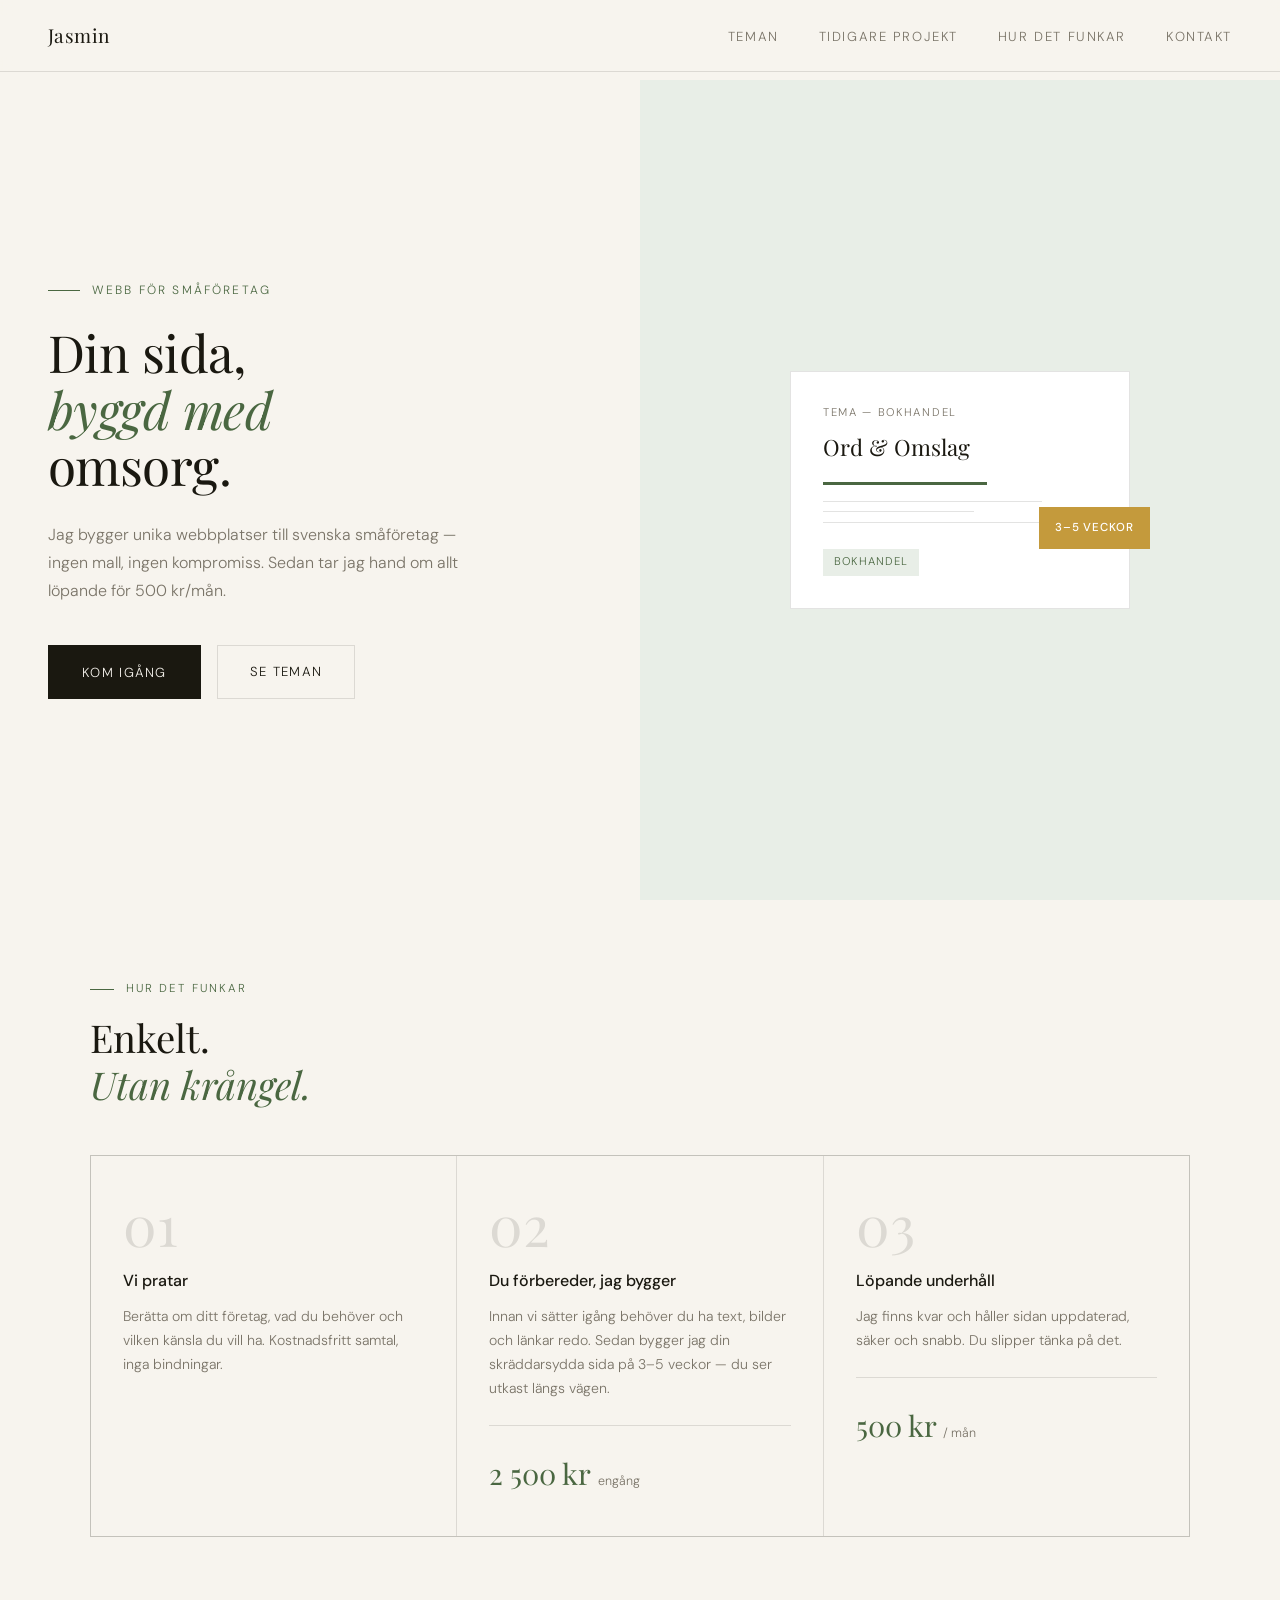
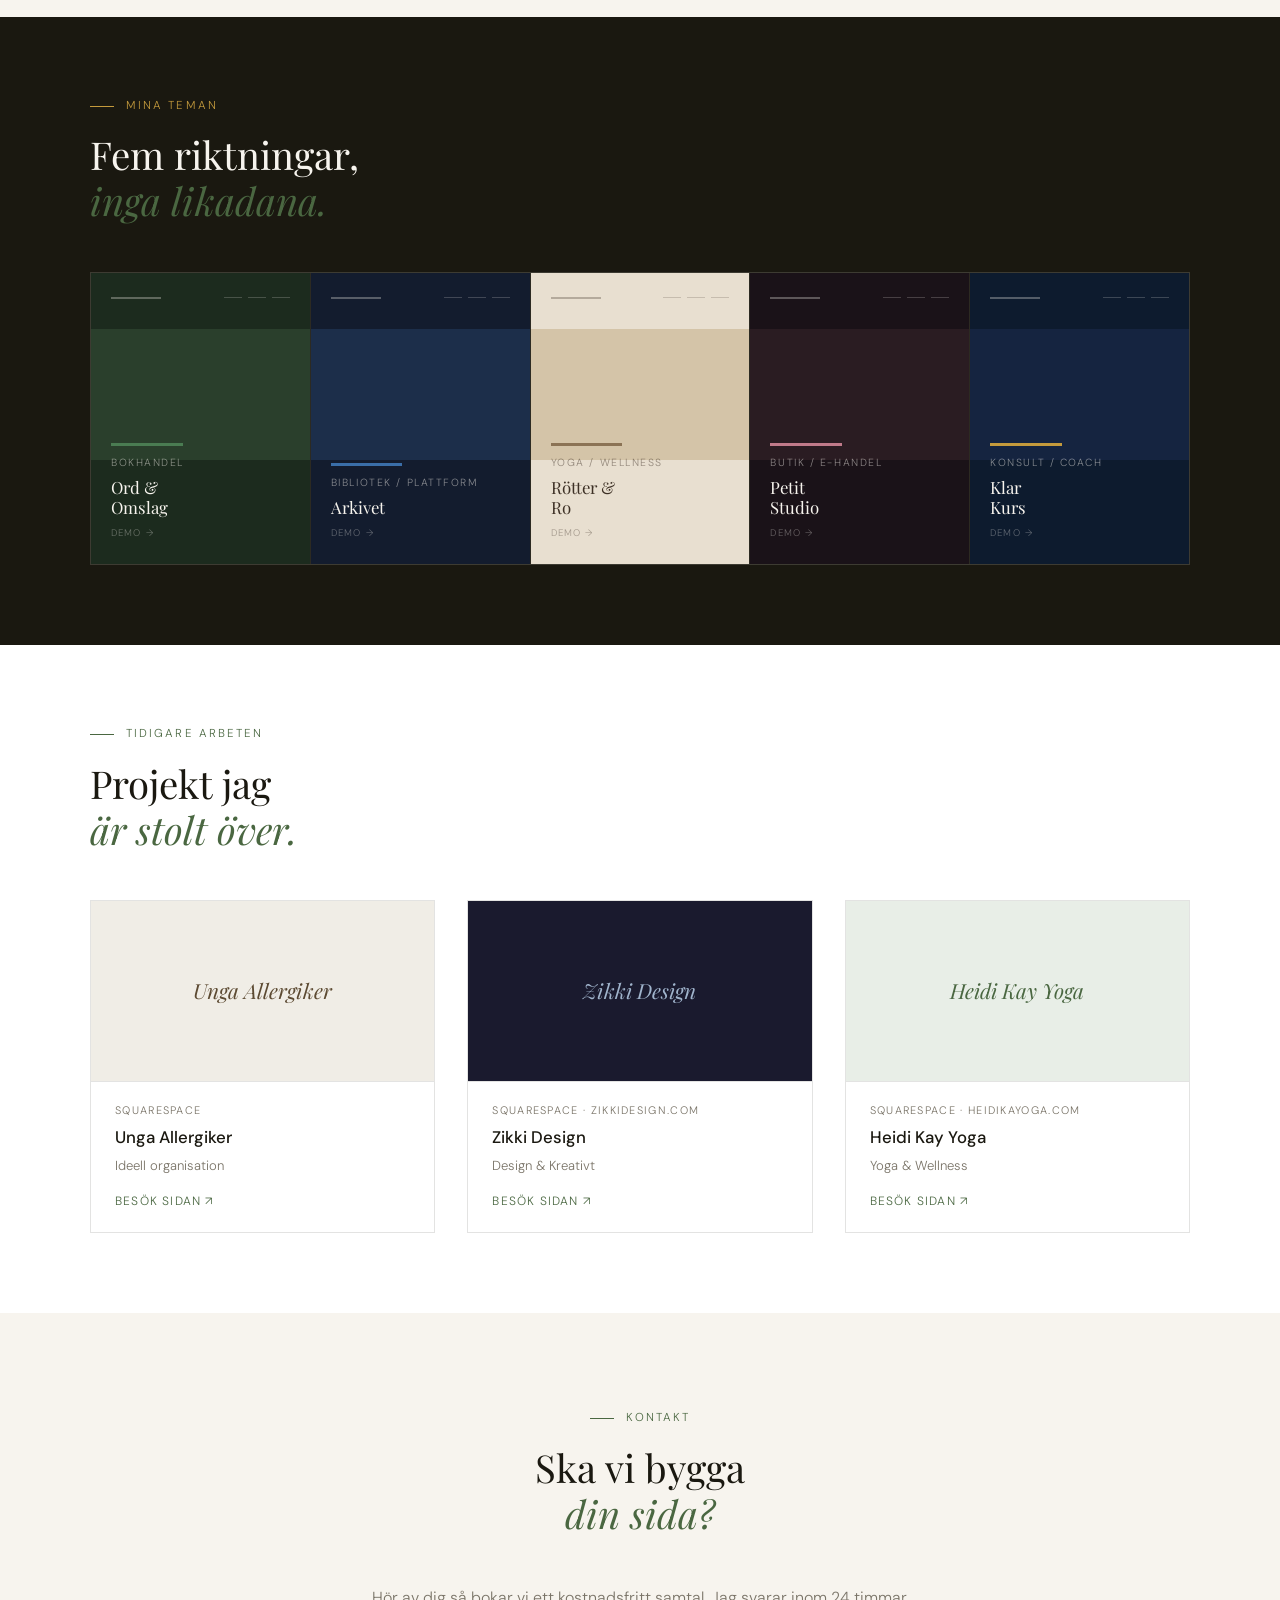
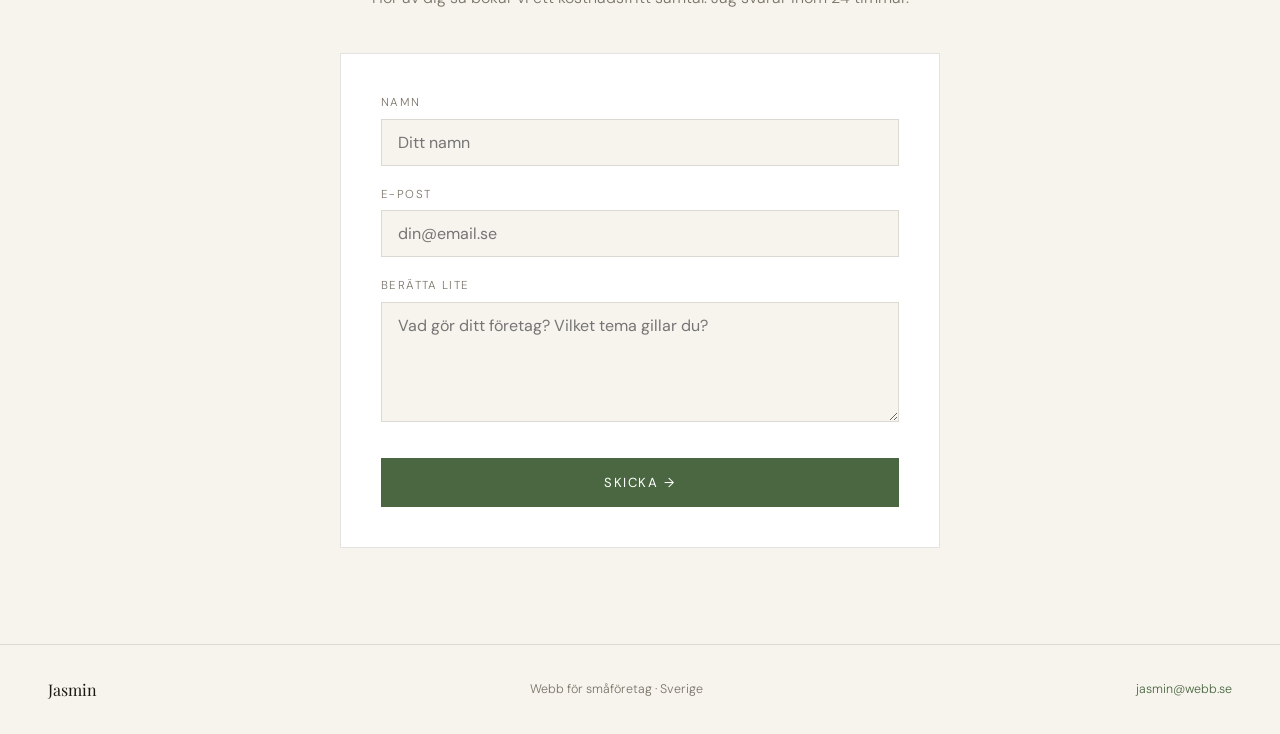
==== jasmin-portfolio/index.html @ 44218ce1 "Initial commit" ====
<!DOCTYPE html>
<html lang="sv">
<head>
  <meta charset="UTF-8">
  <meta name="viewport" content="width=device-width, initial-scale=1.0">
  <title>Jasmin — Webb för småföretag</title>
  <link rel="preconnect" href="https://fonts.googleapis.com">
  <link href="https://fonts.googleapis.com/css2?family=Playfair+Display:ital,wght@0,400;0,600;1,400&family=DM+Sans:wght@300;400;500&display=swap" rel="stylesheet">
  <link rel="stylesheet" href="styles/global.css">
</head>
<body>

<a class="skip-link" href="#main">Hoppa till innehåll</a>

<nav role="navigation" aria-label="Huvudnavigation">
  <a class="nav-logo" href="#">Jasmin</a>
  <button class="nav-toggle" aria-label="Öppna meny" aria-expanded="false" aria-controls="nav-menu">
    <span></span><span></span><span></span>
  </button>
  <ul class="nav-links" id="nav-menu" role="list">
    <li><a href="#teman">Teman</a></li>
    <li><a href="#projekt">Tidigare projekt</a></li>
    <li><a href="#hur">Hur det funkar</a></li>
    <li><a href="#kontakt">Kontakt</a></li>
  </ul>
</nav>

<main id="main">

<!-- HERO -->
<section class="hero" aria-label="Introduktion">
  <div class="hero-left">
    <p class="hero-eyebrow">Webb för småföretag</p>
    <h1>Din sida,<br><em>byggd med</em><br>omsorg.</h1>
    <p class="hero-desc">Jag bygger unika webbplatser till svenska småföretag — ingen mall, ingen kompromiss. Sedan tar jag hand om allt löpande för 500 kr/mån.</p>
    <div class="hero-cta">
      <a href="#kontakt" class="btn-primary">Kom igång</a>
      <a href="#teman" class="btn-secondary">Se teman</a>
    </div>
  </div>
  <div class="hero-right" aria-hidden="true">
    <div class="hero-visual">
      <div class="hero-card">
        <p class="hero-card-label">Tema — Bokhandel</p>
        <p class="hero-card-title">Ord &amp; Omslag</p>
        <div class="hero-card-bar"></div>
        <div class="hero-card-line"></div>
        <div class="hero-card-line short"></div>
        <div class="hero-card-line"></div>
        <span class="hero-tag">Bokhandel</span>
      </div>
      <div class="floating-badge">3–5 veckor</div>
    </div>
  </div>
</section>

<!-- HUR DET FUNKAR -->
<section class="section" id="hur" aria-labelledby="hur-heading">
  <div class="section-inner">
    <p class="section-label" aria-hidden="true">Hur det funkar</p>
    <h2 id="hur-heading">Enkelt.<br><em>Utan krångel.</em></h2>
    <div class="process-grid">

      <div class="process-step">
        <p class="step-num" aria-hidden="true">01</p>
        <h3 class="step-title">Vi pratar</h3>
        <p class="step-desc">Berätta om ditt företag, vad du behöver och vilken känsla du vill ha. Kostnadsfritt samtal, inga bindningar.</p>
      </div>

      <div class="process-step">
        <p class="step-num" aria-hidden="true">02</p>
        <h3 class="step-title">Du förbereder, jag bygger</h3>
        <p class="step-desc">Innan vi sätter igång behöver du ha text, bilder och länkar redo. Sedan bygger jag din skräddarsydda sida på 3–5 veckor — du ser utkast längs vägen.</p>
        <div class="step-price">
          <span class="price-amount">2 500 kr</span>
          <span class="price-unit">engång</span>
        </div>
      </div>

      <div class="process-step">
        <p class="step-num" aria-hidden="true">03</p>
        <h3 class="step-title">Löpande underhåll</h3>
        <p class="step-desc">Jag finns kvar och håller sidan uppdaterad, säker och snabb. Du slipper tänka på det.</p>
        <div class="step-price">
          <span class="price-amount">500 kr</span>
          <span class="price-unit">/ mån</span>
        </div>
      </div>

    </div>
  </div>
</section>

<!-- TEMPLATES -->
<section class="templates-section" id="teman" aria-labelledby="teman-heading">
  <div class="templates-inner">
    <p class="section-label gold-label" aria-hidden="true">Mina teman</p>
    <h2 id="teman-heading" class="light-h2">Fem riktningar,<br><em>inga likadana.</em></h2>
    <div class="templates-grid" role="list">

      <a href="teman/bokhandel.html" class="template-card t-bokhandel" role="listitem" aria-label="Bokhandel-tema: Ord och Omslag — se demo">
        <div class="template-bg" aria-hidden="true"></div>
        <div class="fake-header" aria-hidden="true">
          <div class="fake-logo"></div>
          <div class="fake-nav"><span></span><span></span><span></span></div>
        </div>
        <div class="fake-img" aria-hidden="true"></div>
        <div class="template-content">
          <div class="t-accent" aria-hidden="true"></div>
          <p class="t-nisch">Bokhandel</p>
          <p class="t-name">Ord &amp;<br>Omslag</p>
          <p class="t-soon">Demo →</p>
        </div>
      </a>

      <a href="teman/bibliotek.html" class="template-card t-bibliotek" role="listitem" aria-label="Bibliotek-tema: Arkivet — se demo">
        <div class="template-bg" aria-hidden="true"></div>
        <div class="fake-header" aria-hidden="true">
          <div class="fake-logo"></div>
          <div class="fake-nav"><span></span><span></span><span></span></div>
        </div>
        <div class="fake-img" aria-hidden="true"></div>
        <div class="template-content">
          <div class="t-accent" aria-hidden="true"></div>
          <p class="t-nisch">Bibliotek / Plattform</p>
          <p class="t-name">Arkivet</p>
          <p class="t-soon">Demo →</p>
        </div>
      </a>

      <a href="teman/yoga.html" class="template-card t-yoga" role="listitem" aria-label="Yoga-tema: Rötter och Ro — se demo">
        <div class="template-bg" aria-hidden="true"></div>
        <div class="fake-header" aria-hidden="true">
          <div class="fake-logo"></div>
          <div class="fake-nav"><span></span><span></span><span></span></div>
        </div>
        <div class="fake-img" aria-hidden="true"></div>
        <div class="template-content">
          <div class="t-accent" aria-hidden="true"></div>
          <p class="t-nisch yoga-nisch">Yoga / Wellness</p>
          <p class="t-name yoga-name">Rötter &amp;<br>Ro</p>
          <p class="t-soon yoga-soon">Demo →</p>
        </div>
      </a>

      <a href="teman/butik.html" class="template-card t-butik" role="listitem" aria-label="Butik-tema: Petit Studio — se demo">
        <div class="template-bg" aria-hidden="true"></div>
        <div class="fake-header" aria-hidden="true">
          <div class="fake-logo"></div>
          <div class="fake-nav"><span></span><span></span><span></span></div>
        </div>
        <div class="fake-img" aria-hidden="true"></div>
        <div class="template-content">
          <div class="t-accent" aria-hidden="true"></div>
          <p class="t-nisch">Butik / E-handel</p>
          <p class="t-name">Petit<br>Studio</p>
          <p class="t-soon">Demo →</p>
        </div>
      </a>

      <a href="teman/konsult.html" class="template-card t-konsult" role="listitem" aria-label="Konsult-tema: Klar Kurs — se demo">
        <div class="template-bg" aria-hidden="true"></div>
        <div class="fake-header" aria-hidden="true">
          <div class="fake-logo"></div>
          <div class="fake-nav"><span></span><span></span><span></span></div>
        </div>
        <div class="fake-img" aria-hidden="true"></div>
        <div class="template-content">
          <div class="t-accent" aria-hidden="true"></div>
          <p class="t-nisch">Konsult / Coach</p>
          <p class="t-name">Klar<br>Kurs</p>
          <p class="t-soon">Demo →</p>
        </div>
      </a>

    </div>
  </div>
</section>

<!-- TIDIGARE PROJEKT -->
<section class="previous-section" id="projekt" aria-labelledby="projekt-heading">
  <div class="previous-inner">
    <p class="section-label" aria-hidden="true">Tidigare arbeten</p>
    <h2 id="projekt-heading">Projekt jag<br><em>är stolt över.</em></h2>
    <div class="prev-grid">

      <article class="prev-card">
        <div class="prev-thumb allergi" aria-hidden="true">Unga Allergiker</div>
        <div class="prev-info">
          <p class="prev-platform">Squarespace</p>
          <h3 class="prev-name">Unga Allergiker</h3>
          <p class="prev-type">Ideell organisation</p>
          <a href="#" class="prev-link" aria-label="Besök Unga Allergiker (öppnas i ny flik)">Besök sidan ↗</a>
        </div>
      </article>

      <article class="prev-card">
        <div class="prev-thumb zikki" aria-hidden="true">Zikki Design</div>
        <div class="prev-info">
          <p class="prev-platform">Squarespace · zikkidesign.com</p>
          <h3 class="prev-name">Zikki Design</h3>
          <p class="prev-type">Design &amp; Kreativt</p>
          <a href="https://zikkidesign.com" class="prev-link" target="_blank" rel="noopener noreferrer" aria-label="Besök Zikki Design (öppnas i ny flik)">Besök sidan ↗</a>
        </div>
      </article>

      <article class="prev-card">
        <div class="prev-thumb yoga-prev" aria-hidden="true">Heidi Kay Yoga</div>
        <div class="prev-info">
          <p class="prev-platform">Squarespace · heidikayoga.com</p>
          <h3 class="prev-name">Heidi Kay Yoga</h3>
          <p class="prev-type">Yoga &amp; Wellness</p>
          <a href="https://heidikayoga.com" class="prev-link" target="_blank" rel="noopener noreferrer" aria-label="Besök Heidi Kay Yoga (öppnas i ny flik)">Besök sidan ↗</a>
        </div>
      </article>

    </div>
  </div>
</section>

<!-- KONTAKT -->
<section class="contact-section" id="kontakt" aria-labelledby="kontakt-heading">
  <div class="contact-inner">
    <p class="section-label center-label" aria-hidden="true">Kontakt</p>
    <h2 id="kontakt-heading">Ska vi bygga<br><em>din sida?</em></h2>
    <p class="contact-desc">Hör av dig så bokar vi ett kostnadsfritt samtal. Jag svarar inom 24 timmar.</p>
    <div class="contact-box">
      <div class="field-group">
        <label class="field-label" for="name">Namn</label>
        <input type="text" id="name" class="field-input" placeholder="Ditt namn" autocomplete="name">
      </div>
      <div class="field-group">
        <label class="field-label" for="email">E-post</label>
        <input type="email" id="email" class="field-input" placeholder="din@email.se" autocomplete="email">
      </div>
      <div class="field-group">
        <label class="field-label" for="message">Berätta lite</label>
        <textarea id="message" class="field-input" placeholder="Vad gör ditt företag? Vilket tema gillar du?"></textarea>
      </div>
      <button class="submit-btn" type="button">Skicka →</button>
    </div>
  </div>
</section>

</main>

<footer role="contentinfo">
  <span class="footer-logo">Jasmin</span>
  <span>Webb för småföretag · Sverige</span>
  <span><a href="mailto:jasmin@webb.se">jasmin@webb.se</a></span>
</footer>

<script>
  const toggle = document.querySelector('.nav-toggle');
  const menu = document.querySelector('.nav-links');
  toggle.addEventListener('click', () => {
    const open = menu.classList.toggle('open');
    toggle.setAttribute('aria-expanded', open);
    toggle.setAttribute('aria-label', open ? 'Stäng meny' : 'Öppna meny');
  });
  menu.querySelectorAll('a').forEach(link => {
    link.addEventListener('click', () => {
      menu.classList.remove('open');
      toggle.setAttribute('aria-expanded', false);
      toggle.setAttribute('aria-label', 'Öppna meny');
    });
  });
</script>

</body>
</html>
---- jasmin-portfolio/styles/global.css ----
*, *::before, *::after { box-sizing: border-box; margin: 0; padding: 0; }

:root {
  --cream: #F7F4EE;
  --ink: #1A1810;
  --sage: #4A6741;
  --sage-light: #E8EEE7;
  --gold: #C49A3C;
  --muted: #7A7468;
  --border: rgba(26,24,16,0.12);
}

html { scroll-behavior: smooth; }

body {
  font-family: 'DM Sans', sans-serif;
  background: var(--cream);
  color: var(--ink);
  font-weight: 300;
  line-height: 1.6;
}

/* SKIP LINK */
.skip-link {
  position: absolute;
  top: -100%;
  left: 1rem;
  background: var(--ink);
  color: var(--cream);
  padding: 0.5rem 1rem;
  font-size: 0.85rem;
  z-index: 200;
  text-decoration: none;
}
.skip-link:focus { top: 0.5rem; }

/* NAV */
nav {
  position: fixed;
  top: 0; left: 0; right: 0;
  z-index: 100;
  display: flex;
  justify-content: space-between;
  align-items: center;
  padding: 1.25rem 3rem;
  background: rgba(247,244,238,0.95);
  backdrop-filter: blur(8px);
  border-bottom: 1px solid var(--border);
  flex-wrap: wrap;
  gap: 0.5rem;
}

.nav-logo {
  font-family: 'Playfair Display', serif;
  font-size: 1.2rem;
  letter-spacing: 0.02em;
  color: var(--ink);
  text-decoration: none;
}

.nav-links {
  display: flex;
  gap: 2.5rem;
  list-style: none;
}

.nav-links a {
  font-size: 0.82rem;
  letter-spacing: 0.12em;
  text-transform: uppercase;
  color: var(--muted);
  text-decoration: none;
  transition: color 0.2s;
}

.nav-links a:hover,
.nav-links a:focus { color: var(--ink); outline: 2px solid var(--sage); outline-offset: 3px; }

.nav-toggle {
  display: none;
  flex-direction: column;
  gap: 5px;
  background: none;
  border: none;
  cursor: pointer;
  padding: 0.25rem;
}

.nav-toggle span {
  display: block;
  width: 24px;
  height: 2px;
  background: var(--ink);
  transition: transform 0.2s, opacity 0.2s;
}

/* HERO */
.hero {
  min-height: 100vh;
  display: grid;
  grid-template-columns: 1fr 1fr;
  padding-top: 80px;
}

.hero-left {
  display: flex;
  flex-direction: column;
  justify-content: center;
  padding: 4rem 3rem;
}

.hero-eyebrow {
  font-size: 0.75rem;
  letter-spacing: 0.18em;
  text-transform: uppercase;
  color: var(--sage);
  margin-bottom: 1.5rem;
  display: flex;
  align-items: center;
  gap: 0.75rem;
}

.hero-eyebrow::before {
  content: '';
  display: block;
  width: 32px;
  height: 1px;
  background: var(--sage);
  flex-shrink: 0;
}

h1 {
  font-family: 'Playfair Display', serif;
  font-size: clamp(2.4rem, 4vw, 4.2rem);
  line-height: 1.1;
  font-weight: 400;
  margin-bottom: 1.75rem;
  letter-spacing: -0.01em;
}

h1 em { font-style: italic; color: var(--sage); }

.hero-desc {
  font-size: 1rem;
  color: var(--muted);
  max-width: 420px;
  margin-bottom: 2.5rem;
  line-height: 1.75;
}

.hero-cta { display: flex; gap: 1rem; flex-wrap: wrap; }

.btn-primary {
  background: var(--ink);
  color: var(--cream);
  padding: 0.9rem 2rem;
  font-family: 'DM Sans', sans-serif;
  font-size: 0.82rem;
  letter-spacing: 0.1em;
  text-transform: uppercase;
  border: 2px solid transparent;
  cursor: pointer;
  text-decoration: none;
  transition: background 0.2s;
  display: inline-block;
}

.btn-primary:hover { background: var(--sage); }
.btn-primary:focus { outline: 2px solid var(--sage); outline-offset: 3px; }

.btn-secondary {
  background: transparent;
  color: var(--ink);
  padding: 0.9rem 2rem;
  font-family: 'DM Sans', sans-serif;
  font-size: 0.82rem;
  letter-spacing: 0.1em;
  text-transform: uppercase;
  border: 1px solid var(--border);
  cursor: pointer;
  text-decoration: none;
  transition: border-color 0.2s;
  display: inline-block;
}

.btn-secondary:hover { border-color: var(--ink); }
.btn-secondary:focus { outline: 2px solid var(--sage); outline-offset: 3px; }

.hero-right {
  background: var(--sage-light);
  position: relative;
  overflow: hidden;
  display: flex;
  align-items: center;
  justify-content: center;
  padding: 3rem 2rem;
}

.hero-visual { position: relative; width: 100%; max-width: 340px; }

.hero-card {
  background: white;
  border: 1px solid var(--border);
  padding: 2rem;
}

.hero-card-label {
  font-size: 0.7rem;
  letter-spacing: 0.15em;
  text-transform: uppercase;
  color: var(--muted);
  margin-bottom: 0.5rem;
}

.hero-card-title {
  font-family: 'Playfair Display', serif;
  font-size: 1.4rem;
  margin-bottom: 1rem;
  font-weight: 400;
}

.hero-card-bar {
  height: 3px;
  background: linear-gradient(90deg, var(--sage) 60%, transparent 60%);
  margin-bottom: 1rem;
}

.hero-card-line {
  height: 1px;
  background: var(--border);
  margin-bottom: 0.6rem;
  width: 80%;
}

.hero-card-line.short { width: 55%; }

.hero-tag {
  display: inline-block;
  background: var(--sage-light);
  color: var(--sage);
  font-size: 0.7rem;
  letter-spacing: 0.1em;
  text-transform: uppercase;
  padding: 0.3rem 0.7rem;
  margin-top: 1rem;
}

.floating-badge {
  position: absolute;
  right: -20px;
  bottom: 60px;
  background: var(--gold);
  color: white;
  padding: 0.75rem 1rem;
  font-size: 0.72rem;
  letter-spacing: 0.08em;
  text-transform: uppercase;
  font-weight: 500;
}

/* SECTIONS */
.section { padding: 5rem 3rem; }

.section-inner,
.templates-inner,
.previous-inner {
  max-width: 1100px;
  margin: 0 auto;
}

.section-label {
  font-size: 0.72rem;
  letter-spacing: 0.18em;
  text-transform: uppercase;
  color: var(--sage);
  margin-bottom: 1rem;
  display: flex;
  align-items: center;
  gap: 0.75rem;
}

.section-label::before {
  content: '';
  display: block;
  width: 24px;
  height: 1px;
  background: var(--sage);
  flex-shrink: 0;
}

.center-label { justify-content: center; }
.gold-label { color: var(--gold); }
.gold-label::before { background: var(--gold); }

h2 {
  font-family: 'Playfair Display', serif;
  font-size: clamp(1.8rem, 3vw, 2.8rem);
  font-weight: 400;
  margin-bottom: 3rem;
  line-height: 1.2;
}

h2 em { font-style: italic; color: var(--sage); }
h2.light-h2 { color: var(--cream); }

/* PROCESS */
.process-grid {
  display: grid;
  grid-template-columns: repeat(3, 1fr);
  gap: 1px;
  background: var(--border);
  border: 1px solid var(--border);
}

.process-step {
  background: var(--cream);
  padding: 2.5rem 2rem;
}

.step-num {
  font-family: 'Playfair Display', serif;
  font-size: 3.5rem;
  font-weight: 400;
  color: var(--border);
  line-height: 1;
  margin-bottom: 1rem;
}

.step-title {
  font-size: 1rem;
  font-weight: 500;
  margin-bottom: 0.75rem;
  font-family: 'DM Sans', sans-serif;
}

.step-desc {
  font-size: 0.88rem;
  color: var(--muted);
  line-height: 1.7;
}

.step-price {
  margin-top: 1.5rem;
  padding-top: 1.5rem;
  border-top: 1px solid var(--border);
  display: flex;
  align-items: baseline;
  gap: 0.4rem;
  flex-wrap: wrap;
}

.price-amount {
  font-family: 'Playfair Display', serif;
  font-size: 1.8rem;
  font-weight: 400;
  color: var(--sage);
}

.price-unit { font-size: 0.78rem; color: var(--muted); }

/* TEMPLATES */
.templates-section {
  padding: 5rem 3rem;
  background: var(--ink);
  color: var(--cream);
}

.templates-grid {
  display: grid;
  grid-template-columns: repeat(5, 1fr);
  gap: 1px;
  background: rgba(247,244,238,0.08);
  border: 1px solid rgba(247,244,238,0.08);
  margin-top: 3rem;
}

.template-card {
  position: relative;
  aspect-ratio: 3/4;
  display: flex;
  flex-direction: column;
  justify-content: flex-end;
  padding: 1.5rem 1.25rem;
  cursor: pointer;
  overflow: hidden;
  transition: transform 0.3s;
  text-decoration: none;
}

.template-card:hover { transform: scale(1.02); z-index: 2; }
.template-card:focus { outline: 3px solid var(--gold); outline-offset: 2px; z-index: 2; }

.template-bg { position: absolute; inset: 0; z-index: 0; }

.t-bokhandel .template-bg { background: #1C2B1E; }
.t-bokhandel .t-accent { background: #4A7C52; width: 40%; height: 3px; margin-bottom: 0.6rem; }

.t-bibliotek .template-bg { background: #131C2E; }
.t-bibliotek .t-accent { background: #3A6EA8; width: 40%; height: 3px; margin-bottom: 0.6rem; }

.t-yoga .template-bg { background: #E8DFD0; }
.t-yoga .t-accent { background: #8B7355; width: 40%; height: 3px; margin-bottom: 0.6rem; }

.t-butik .template-bg { background: #1A1218; }
.t-butik .t-accent { background: #C07A8A; width: 40%; height: 3px; margin-bottom: 0.6rem; }

.t-konsult .template-bg { background: #0D1B2E; }
.t-konsult .t-accent { background: #C49A3C; width: 40%; height: 3px; margin-bottom: 0.6rem; }

.template-content { position: relative; z-index: 1; }

.t-nisch {
  font-size: 0.65rem;
  letter-spacing: 0.15em;
  text-transform: uppercase;
  color: rgba(247,244,238,0.5);
  margin-bottom: 0.3rem;
}

.t-name {
  font-family: 'Playfair Display', serif;
  font-size: 1.05rem;
  color: var(--cream);
  font-weight: 400;
  line-height: 1.2;
}

.t-soon {
  font-size: 0.6rem;
  letter-spacing: 0.12em;
  text-transform: uppercase;
  color: rgba(247,244,238,0.35);
  margin-top: 0.5rem;
}

.yoga-nisch { color: rgba(61,48,37,0.5) !important; }
.yoga-name { color: #3D3025 !important; }
.yoga-soon { color: rgba(61,48,37,0.4) !important; }

.fake-header {
  position: absolute;
  top: 1.5rem; left: 1.25rem; right: 1.25rem;
  display: flex;
  justify-content: space-between;
  align-items: center;
  z-index: 1;
}

.fake-logo { width: 50px; height: 2px; background: rgba(247,244,238,0.3); }
.t-yoga .fake-logo { background: rgba(61,48,37,0.3); }
.fake-nav { display: flex; gap: 6px; }
.fake-nav span { width: 18px; height: 1px; background: rgba(247,244,238,0.2); display: block; }
.t-yoga .fake-nav span { background: rgba(61,48,37,0.2); }

.fake-img {
  position: absolute;
  top: 3.5rem; left: 0; right: 0;
  height: 45%;
}

.t-bokhandel .fake-img { background: #2A3F2C; }
.t-bibliotek .fake-img { background: #1C2E4A; }
.t-yoga .fake-img { background: #D4C4A8; }
.t-butik .fake-img { background: #2A1C22; }
.t-konsult .fake-img { background: #152440; }

/* PREVIOUS */
.previous-section { padding: 5rem 3rem; background: white; }

.prev-grid {
  display: grid;
  grid-template-columns: repeat(3, 1fr);
  gap: 2rem;
  margin-top: 3rem;
}

.prev-card {
  border: 1px solid var(--border);
  overflow: hidden;
  transition: box-shadow 0.2s;
}

.prev-card:hover { box-shadow: 0 8px 32px rgba(0,0,0,0.08); }

.prev-thumb {
  height: 180px;
  display: flex;
  align-items: center;
  justify-content: center;
  font-family: 'Playfair Display', serif;
  font-size: 1.3rem;
  font-weight: 400;
  font-style: italic;
}

.prev-thumb.allergi { background: #F0EDE6; color: #5C4A32; }
.prev-thumb.zikki { background: #1A1A2E; color: #A0B4CC; }
.prev-thumb.yoga-prev { background: #E8EEE7; color: #4A6741; }

.prev-info {
  padding: 1.25rem 1.5rem;
  border-top: 1px solid var(--border);
}

.prev-platform {
  font-size: 0.68rem;
  letter-spacing: 0.12em;
  text-transform: uppercase;
  color: var(--muted);
  margin-bottom: 0.3rem;
}

.prev-name { font-size: 1.05rem; font-weight: 500; margin-bottom: 0.25rem; }
.prev-type { font-size: 0.82rem; color: var(--muted); }

.prev-link {
  display: inline-flex;
  align-items: center;
  gap: 0.4rem;
  margin-top: 1rem;
  font-size: 0.75rem;
  letter-spacing: 0.1em;
  text-transform: uppercase;
  color: var(--sage);
  text-decoration: none;
  border-bottom: 1px solid transparent;
  transition: border-color 0.2s;
}

.prev-link:hover { border-bottom-color: var(--sage); }
.prev-link:focus { outline: 2px solid var(--sage); outline-offset: 3px; }

/* CONTACT */
.contact-section { padding: 6rem 3rem; background: var(--cream); text-align: center; }

.contact-inner { max-width: 600px; margin: 0 auto; }

.contact-desc {
  font-size: 1rem;
  color: var(--muted);
  margin-bottom: 2.5rem;
  line-height: 1.8;
}

.contact-box {
  background: white;
  border: 1px solid var(--border);
  padding: 2.5rem;
  text-align: left;
}

.field-group { margin-bottom: 1.25rem; }

.field-label {
  display: block;
  font-size: 0.72rem;
  letter-spacing: 0.12em;
  text-transform: uppercase;
  color: var(--muted);
  margin-bottom: 0.4rem;
}

.field-input {
  width: 100%;
  padding: 0.75rem 1rem;
  border: 1px solid var(--border);
  background: var(--cream);
  font-family: 'DM Sans', sans-serif;
  font-size: 1rem;
  color: var(--ink);
  outline: none;
  transition: border-color 0.2s;
}

.field-input:focus { border-color: var(--sage); box-shadow: 0 0 0 2px rgba(74,103,65,0.15); }
textarea.field-input { resize: vertical; min-height: 120px; }

.submit-btn {
  width: 100%;
  padding: 1rem;
  background: var(--sage);
  color: white;
  border: none;
  font-family: 'DM Sans', sans-serif;
  font-size: 0.82rem;
  letter-spacing: 0.12em;
  text-transform: uppercase;
  cursor: pointer;
  margin-top: 0.5rem;
  transition: background 0.2s;
}

.submit-btn:hover { background: #3A5533; }
.submit-btn:focus { outline: 2px solid var(--ink); outline-offset: 3px; }

/* FOOTER */
footer {
  padding: 2rem 3rem;
  border-top: 1px solid var(--border);
  display: flex;
  justify-content: space-between;
  align-items: center;
  flex-wrap: wrap;
  gap: 0.75rem;
  font-size: 0.78rem;
  color: var(--muted);
}

footer a { color: var(--sage); text-decoration: none; }
footer a:hover { text-decoration: underline; }

.footer-logo {
  font-family: 'Playfair Display', serif;
  font-size: 1rem;
  color: var(--ink);
}

/* ANIMATIONS */
@keyframes fadeUp {
  from { opacity: 0; transform: translateY(20px); }
  to { opacity: 1; transform: translateY(0); }
}

.hero-left > * { animation: fadeUp 0.6s ease both; }
.hero-left > *:nth-child(1) { animation-delay: 0.1s; }
.hero-left > *:nth-child(2) { animation-delay: 0.25s; }
.hero-left > *:nth-child(3) { animation-delay: 0.4s; }
.hero-left > *:nth-child(4) { animation-delay: 0.55s; }

/* =====================
   RESPONSIVE — TABLET
   ===================== */
@media (max-width: 900px) {

  nav { padding: 1rem 1.5rem; }

  .nav-toggle { display: flex; }

  .nav-links {
    display: none;
    flex-direction: column;
    gap: 0;
    width: 100%;
    background: rgba(247,244,238,0.98);
    border-top: 1px solid var(--border);
    margin-top: 0.5rem;
  }

  .nav-links.open { display: flex; }

  .nav-links li { border-bottom: 1px solid var(--border); }

  .nav-links a {
    display: block;
    padding: 1rem 0;
    font-size: 0.9rem;
  }

  .hero {
    grid-template-columns: 1fr;
    min-height: auto;
  }

  .hero-right { display: none; }

  .hero-left { padding: 5rem 1.5rem 3rem; }

  .process-grid { grid-template-columns: 1fr; }

  .templates-grid { grid-template-columns: repeat(3, 1fr); }

  .prev-grid { grid-template-columns: repeat(2, 1fr); }

  .section { padding: 4rem 1.5rem; }
  .templates-section { padding: 4rem 1.5rem; }
  .previous-section { padding: 4rem 1.5rem; }
  .contact-section { padding: 4rem 1.5rem; }

  footer { padding: 1.5rem; flex-direction: column; text-align: center; }
}

/* =====================
   RESPONSIVE — MOBILE
   ===================== */
@media (max-width: 600px) {

  nav { padding: 1rem; }

  .hero-left { padding: 4.5rem 1rem 2.5rem; }

  h1 { font-size: 2.2rem; }

  .hero-cta { flex-direction: column; }
  .btn-primary, .btn-secondary { text-align: center; }

  .templates-grid { grid-template-columns: repeat(2, 1fr); }

  .prev-grid { grid-template-columns: 1fr; }

  .section { padding: 3rem 1rem; }
  .templates-section { padding: 3rem 1rem; }
  .previous-section { padding: 3rem 1rem; }
  .contact-section { padding: 3rem 1rem; }

  .contact-box { padding: 1.5rem 1rem; }

  .floating-badge { display: none; }
}

/* =====================
   RESPONSIVE — 320px
   ===================== */
@media (max-width: 360px) {

  h1 { font-size: 1.9rem; }

  .templates-grid { grid-template-columns: 1fr 1fr; gap: 1px; }

  .template-card { aspect-ratio: 2/3; padding: 0.75rem; }

  .t-name { font-size: 0.85rem; }
  .t-nisch { font-size: 0.55rem; }

  .price-amount { font-size: 1.4rem; }
}

/* REDUCED MOTION */
@media (prefers-reduced-motion: reduce) {
  *, *::before, *::after {
    animation-duration: 0.01ms !important;
    transition-duration: 0.01ms !important;
  }
  html { scroll-behavior: auto; }
}
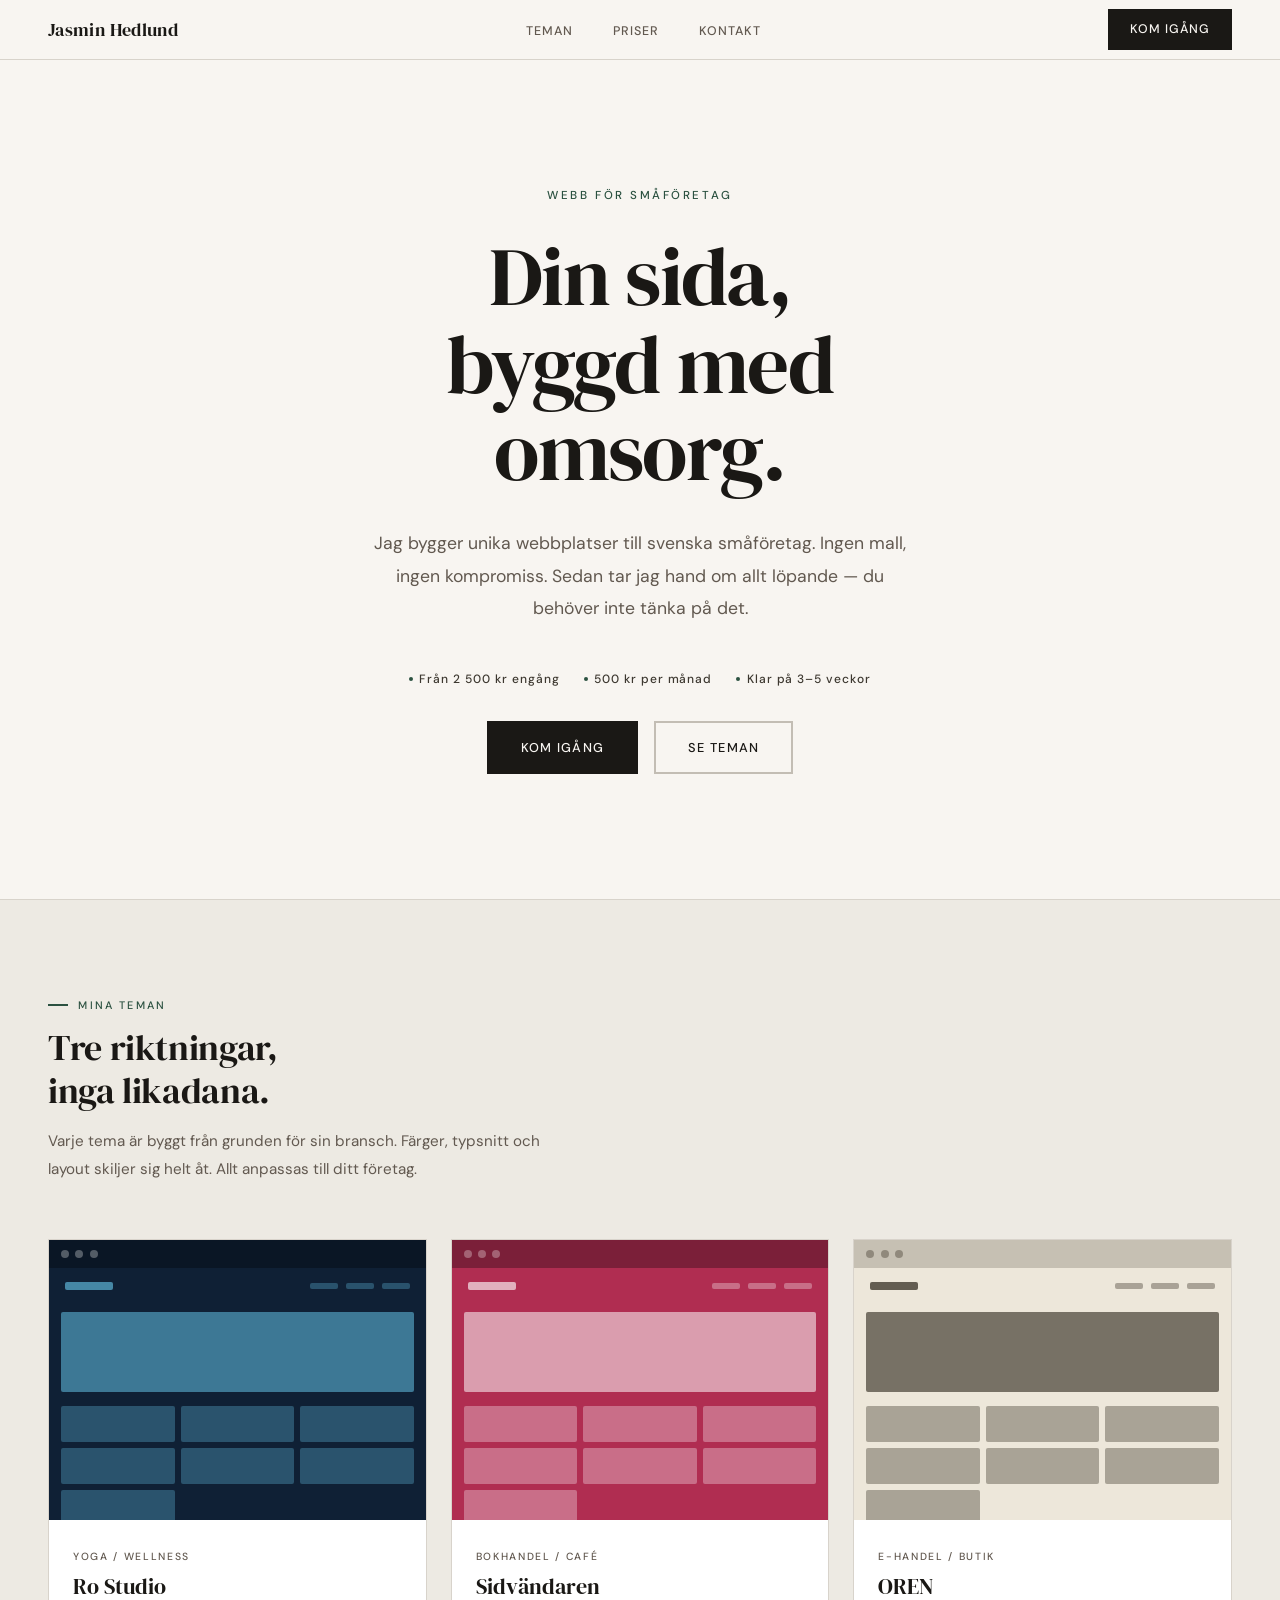
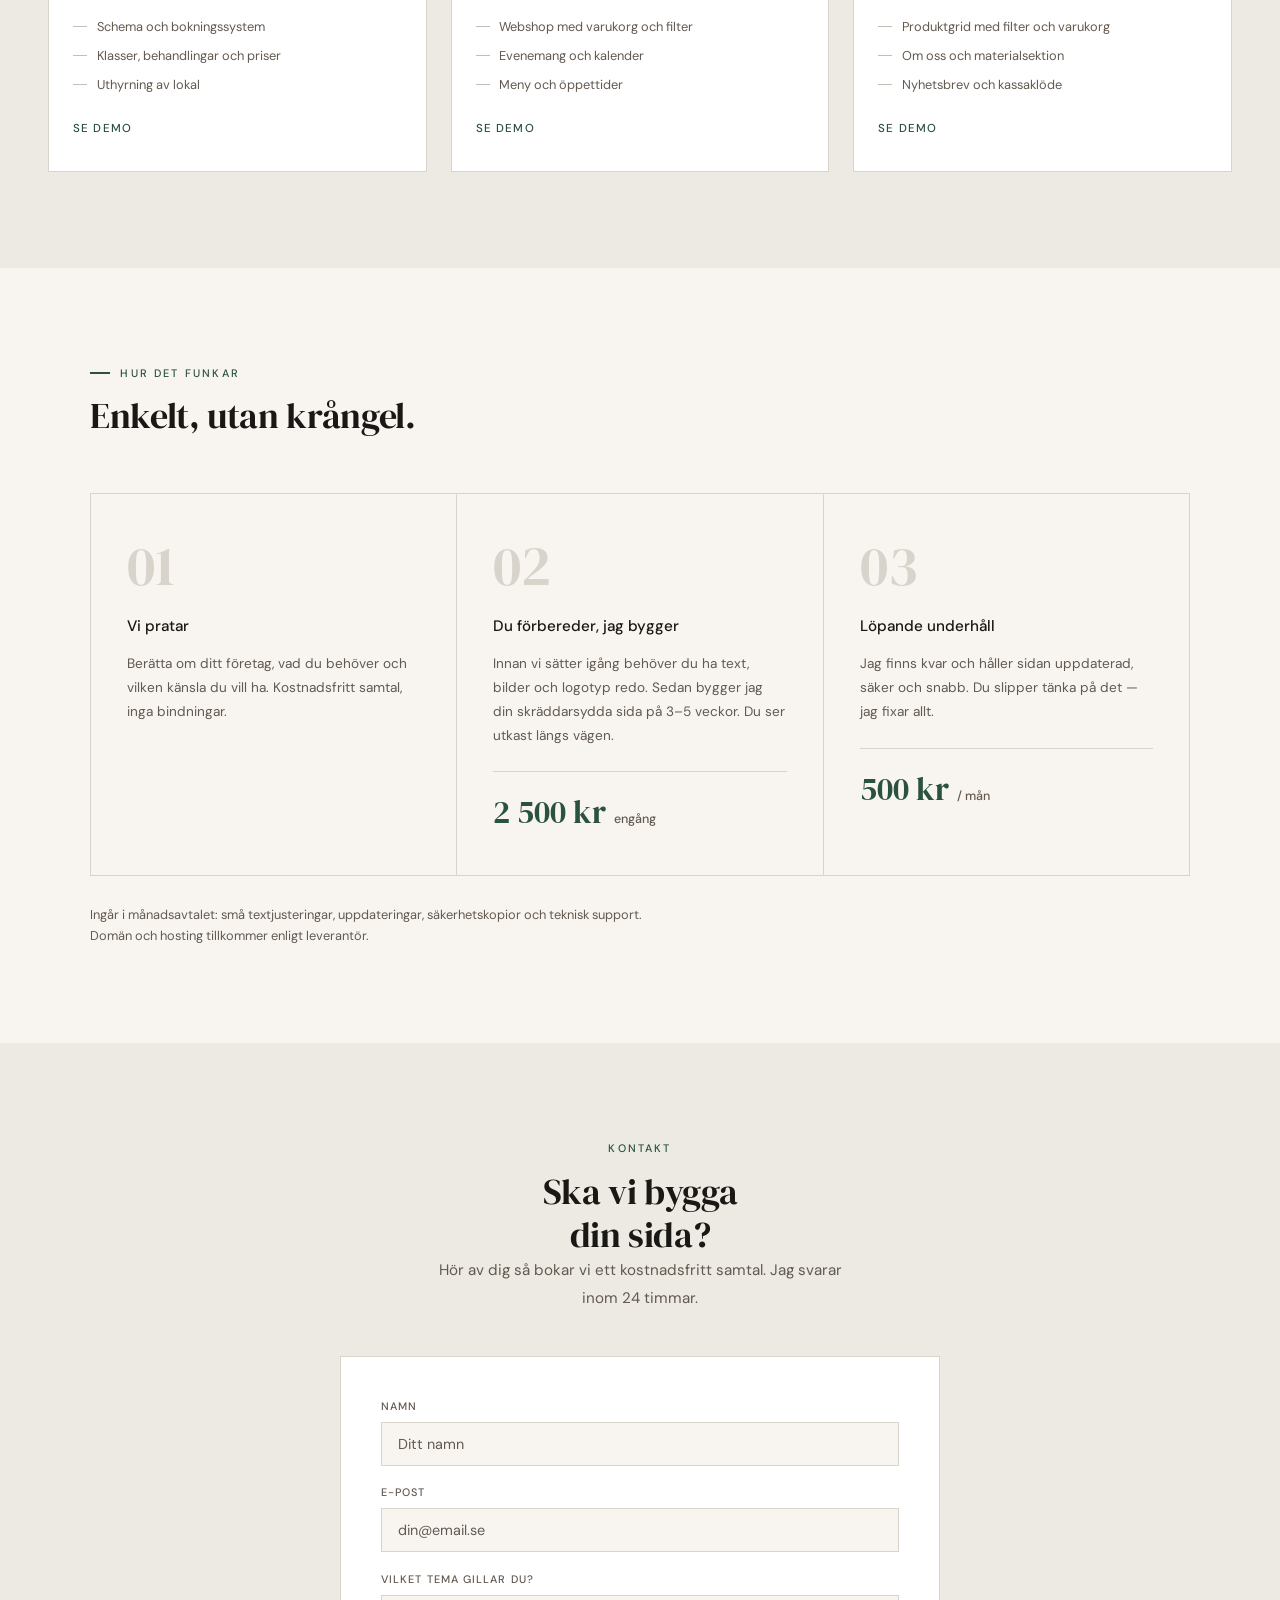
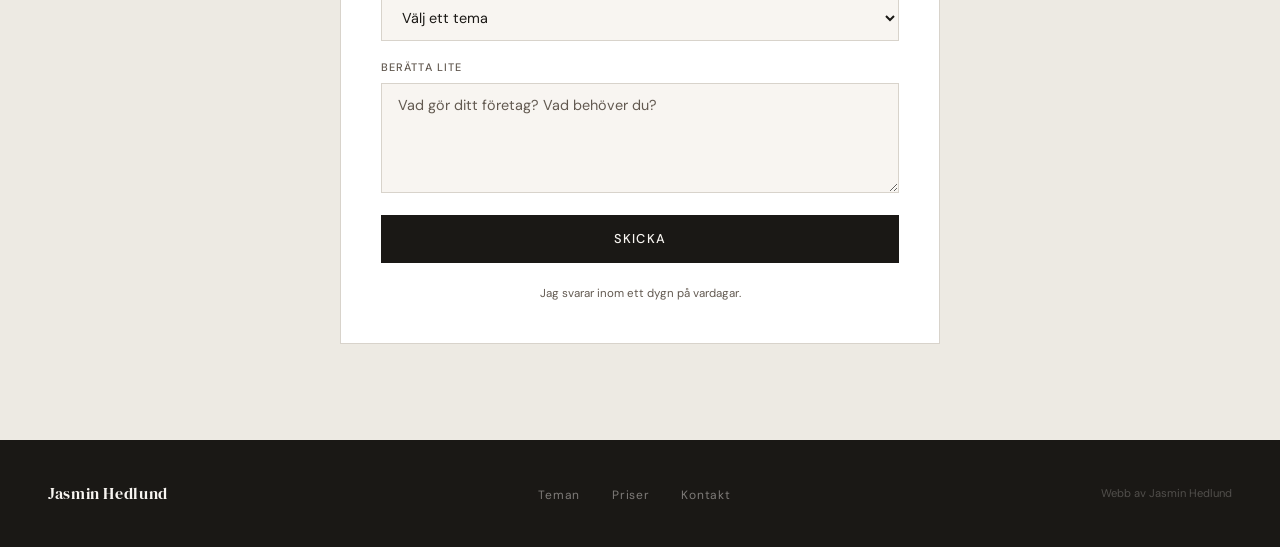
==== commit cc269d75: "new landing page" ====
--- a/jasmin-portfolio/index.html
+++ b/jasmin-portfolio/index.html
@@ -1,86 +1,218 @@
 <!DOCTYPE html>
 <html lang="sv">
 <head>
-  <meta charset="UTF-8">
-  <meta name="viewport" content="width=device-width, initial-scale=1.0">
-  <title>Jasmin — Webb för småföretag</title>
-  <link rel="preconnect" href="https://fonts.googleapis.com">
-  <link href="https://fonts.googleapis.com/css2?family=Playfair+Display:ital,wght@0,400;0,600;1,400&family=DM+Sans:wght@300;400;500&display=swap" rel="stylesheet">
-  <link rel="stylesheet" href="styles/global.css">
+<meta charset="UTF-8">
+<meta name="viewport" content="width=device-width, initial-scale=1.0">
+<title>Jasmin Hedlund — Webb för småföretag</title>
+<meta name="description" content="Unika webbplatser till svenska småföretag. Handbyggd design, tillgänglig kod och löpande support.">
+<link rel="preconnect" href="https://fonts.googleapis.com">
+<link href="https://fonts.googleapis.com/css2?family=DM+Serif+Display&family=DM+Sans:wght@400;500&display=swap" rel="stylesheet">
+<link rel="stylesheet" href="styles/global.css">
 </head>
 <body>
 
-<a class="skip-link" href="#main">Hoppa till innehåll</a>
-
+<a class="skip" href="#main">Hoppa till innehåll</a>
+
+<!-- NAV -->
 <nav role="navigation" aria-label="Huvudnavigation">
-  <a class="nav-logo" href="#">Jasmin</a>
-  <button class="nav-toggle" aria-label="Öppna meny" aria-expanded="false" aria-controls="nav-menu">
-    <span></span><span></span><span></span>
-  </button>
-  <ul class="nav-links" id="nav-menu" role="list">
+  <a class="nav-logo" href="#" aria-label="Jasmin Hedlund — startsida">Jasmin Hedlund</a>
+  <ul class="nav-links" role="list">
     <li><a href="#teman">Teman</a></li>
-    <li><a href="#projekt">Tidigare projekt</a></li>
-    <li><a href="#hur">Hur det funkar</a></li>
+    <li><a href="#priser">Priser</a></li>
     <li><a href="#kontakt">Kontakt</a></li>
   </ul>
+  <a href="#kontakt" class="nav-cta">Kom igång</a>
+  <button class="hamburger" id="ham" aria-label="Öppna meny" aria-expanded="false" aria-controls="mob-nav">
+    <span aria-hidden="true"></span>
+    <span aria-hidden="true"></span>
+    <span aria-hidden="true"></span>
+  </button>
 </nav>
+
+<!-- MOBIL NAV -->
+<div class="mob-nav" id="mob-nav" role="dialog" aria-modal="true" aria-label="Meny">
+  <button class="mob-close" id="mob-close" aria-label="Stäng meny">Stäng</button>
+  <a href="#teman">Teman</a>
+  <a href="#priser">Priser</a>
+  <a href="#kontakt">Kontakt</a>
+</div>
 
 <main id="main">
 
 <!-- HERO -->
 <section class="hero" aria-label="Introduktion">
-  <div class="hero-left">
-    <p class="hero-eyebrow">Webb för småföretag</p>
-    <h1>Din sida,<br><em>byggd med</em><br>omsorg.</h1>
-    <p class="hero-desc">Jag bygger unika webbplatser till svenska småföretag — ingen mall, ingen kompromiss. Sedan tar jag hand om allt löpande för 500 kr/mån.</p>
-    <div class="hero-cta">
-      <a href="#kontakt" class="btn-primary">Kom igång</a>
-      <a href="#teman" class="btn-secondary">Se teman</a>
+  <p class="hero-eyebrow">Webb för småföretag</p>
+  <h1>Din sida,<br>byggd med omsorg.</h1>
+  <p class="hero-sub">
+    Jag bygger unika webbplatser till svenska småföretag.
+    Ingen mall, ingen kompromiss. Sedan tar jag hand om
+    allt löpande — du behöver inte tänka på det.
+  </p>
+  <div class="hero-price-note" aria-label="Prisinformation">
+    <span>Från 2 500 kr engång</span>
+    <span>500 kr per månad</span>
+    <span>Klar på 3–5 veckor</span>
+  </div>
+  <div class="hero-ctas">
+    <a href="#kontakt" class="btn-primary">Kom igång</a>
+    <a href="#teman" class="btn-ghost">Se teman</a>
+  </div>
+</section>
+
+<!-- TEMPLATES -->
+<section class="templates" id="teman" aria-labelledby="teman-h">
+  <div class="templates-inner">
+    <div class="templates-hdr">
+      <p class="section-tag">Mina teman</p>
+      <h2 class="section-heading" id="teman-h">Tre riktningar,<br>inga likadana.</h2>
     </div>
-  </div>
-  <div class="hero-right" aria-hidden="true">
-    <div class="hero-visual">
-      <div class="hero-card">
-        <p class="hero-card-label">Tema — Bokhandel</p>
-        <p class="hero-card-title">Ord &amp; Omslag</p>
-        <div class="hero-card-bar"></div>
-        <div class="hero-card-line"></div>
-        <div class="hero-card-line short"></div>
-        <div class="hero-card-line"></div>
-        <span class="hero-tag">Bokhandel</span>
-      </div>
-      <div class="floating-badge">3–5 veckor</div>
+    <p class="templates-sub">
+      Varje tema är byggt från grunden för sin bransch.
+      Färger, typsnitt och layout skiljer sig helt åt.
+      Allt anpassas till ditt företag.
+    </p>
+
+    <div class="tmpl-grid" role="list">
+
+      <!-- Yoga -->
+      <a href="yoga-studio.html" class="tmpl-card tmpl-yoga" role="listitem"
+         aria-label="Yoga och wellness-tema: Ro Studio — se demo">
+        <div class="tmpl-preview" aria-hidden="true">
+          <div class="tmpl-bar">
+            <span></span><span></span><span></span>
+          </div>
+          <div class="tmpl-mock-nav">
+            <div class="tmpl-mock-logo"></div>
+            <div class="tmpl-mock-links">
+              <span></span><span></span><span></span>
+            </div>
+          </div>
+          <div class="tmpl-mock-hero"></div>
+          <div class="tmpl-mock-grid">
+            <span></span><span></span><span></span>
+            <span></span><span></span><span></span>
+            <span></span>
+          </div>
+        </div>
+        <div class="tmpl-info">
+          <span class="tmpl-nisch">Yoga / Wellness</span>
+          <h3 class="tmpl-name">Ro Studio</h3>
+          <ul class="tmpl-features" aria-label="Vad som ingår">
+            <li>Schema och bokningssystem</li>
+            <li>Klasser, behandlingar och priser</li>
+            <li>Uthyrning av lokal</li>
+          </ul>
+          <span class="tmpl-link" aria-hidden="true">Se demo</span>
+        </div>
+      </a>
+
+      <!-- Bokhandel -->
+      <a href="sidvandaren.html" class="tmpl-card tmpl-bokhandel" role="listitem"
+         aria-label="Bokhandel och café-tema: Sidvändaren — se demo">
+        <div class="tmpl-preview" aria-hidden="true">
+          <div class="tmpl-bar">
+            <span></span><span></span><span></span>
+          </div>
+          <div class="tmpl-mock-nav">
+            <div class="tmpl-mock-logo"></div>
+            <div class="tmpl-mock-links">
+              <span></span><span></span><span></span>
+            </div>
+          </div>
+          <div class="tmpl-mock-hero"></div>
+          <div class="tmpl-mock-grid">
+            <span></span><span></span><span></span>
+            <span></span><span></span><span></span>
+            <span></span>
+          </div>
+        </div>
+        <div class="tmpl-info">
+          <span class="tmpl-nisch">Bokhandel / Café</span>
+          <h3 class="tmpl-name">Sidvändaren</h3>
+          <ul class="tmpl-features" aria-label="Vad som ingår">
+            <li>Webshop med varukorg och filter</li>
+            <li>Evenemang och kalender</li>
+            <li>Meny och öppettider</li>
+          </ul>
+          <span class="tmpl-link" aria-hidden="true">Se demo</span>
+        </div>
+      </a>
+
+      <!-- Smycken / E-handel -->
+      <a href="smycken.html" class="tmpl-card tmpl-smycken" role="listitem"
+         aria-label="E-handel och småbutik-tema: OREN — se demo">
+        <div class="tmpl-preview" aria-hidden="true">
+          <div class="tmpl-bar">
+            <span></span><span></span><span></span>
+          </div>
+          <div class="tmpl-mock-nav">
+            <div class="tmpl-mock-logo"></div>
+            <div class="tmpl-mock-links">
+              <span></span><span></span><span></span>
+            </div>
+          </div>
+          <div class="tmpl-mock-hero"></div>
+          <div class="tmpl-mock-grid">
+            <span></span><span></span><span></span>
+            <span></span><span></span><span></span>
+            <span></span>
+          </div>
+        </div>
+        <div class="tmpl-info">
+          <span class="tmpl-nisch">E-handel / Butik</span>
+          <h3 class="tmpl-name">OREN</h3>
+          <ul class="tmpl-features" aria-label="Vad som ingår">
+            <li>Produktgrid med filter och varukorg</li>
+            <li>Om oss och materialsektion</li>
+            <li>Nyhetsbrev och kassaklöde</li>
+          </ul>
+          <span class="tmpl-link" aria-hidden="true">Se demo</span>
+        </div>
+      </a>
+
     </div>
   </div>
 </section>
 
-<!-- HUR DET FUNKAR -->
-<section class="section" id="hur" aria-labelledby="hur-heading">
-  <div class="section-inner">
-    <p class="section-label" aria-hidden="true">Hur det funkar</p>
-    <h2 id="hur-heading">Enkelt.<br><em>Utan krångel.</em></h2>
+<!-- PROCESS / PRISER -->
+<section class="process" id="priser" aria-labelledby="priser-h">
+  <div class="process-inner">
+    <div class="process-hdr">
+      <p class="section-tag">Hur det funkar</p>
+      <h2 class="section-heading" id="priser-h">Enkelt, utan krångel.</h2>
+    </div>
     <div class="process-grid">
 
-      <div class="process-step">
+      <div class="step">
         <p class="step-num" aria-hidden="true">01</p>
         <h3 class="step-title">Vi pratar</h3>
-        <p class="step-desc">Berätta om ditt företag, vad du behöver och vilken känsla du vill ha. Kostnadsfritt samtal, inga bindningar.</p>
-      </div>
-
-      <div class="process-step">
+        <p class="step-desc">
+          Berätta om ditt företag, vad du behöver och vilken känsla
+          du vill ha. Kostnadsfritt samtal, inga bindningar.
+        </p>
+      </div>
+
+      <div class="step">
         <p class="step-num" aria-hidden="true">02</p>
         <h3 class="step-title">Du förbereder, jag bygger</h3>
-        <p class="step-desc">Innan vi sätter igång behöver du ha text, bilder och länkar redo. Sedan bygger jag din skräddarsydda sida på 3–5 veckor — du ser utkast längs vägen.</p>
+        <p class="step-desc">
+          Innan vi sätter igång behöver du ha text, bilder och
+          logotyp redo. Sedan bygger jag din skräddarsydda sida
+          på 3–5 veckor. Du ser utkast längs vägen.
+        </p>
         <div class="step-price">
           <span class="price-amount">2 500 kr</span>
           <span class="price-unit">engång</span>
         </div>
       </div>
 
-      <div class="process-step">
+      <div class="step">
         <p class="step-num" aria-hidden="true">03</p>
         <h3 class="step-title">Löpande underhåll</h3>
-        <p class="step-desc">Jag finns kvar och håller sidan uppdaterad, säker och snabb. Du slipper tänka på det.</p>
+        <p class="step-desc">
+          Jag finns kvar och håller sidan uppdaterad, säker
+          och snabb. Du slipper tänka på det — jag fixar allt.
+        </p>
         <div class="step-price">
           <span class="price-amount">500 kr</span>
           <span class="price-unit">/ mån</span>
@@ -88,184 +220,107 @@
       </div>
 
     </div>
+    <p class="process-note">
+      Ingår i månadsavtalet: små textjusteringar, uppdateringar,
+      säkerhetskopior och teknisk support. Domän och hosting
+      tillkommer enligt leverantör.
+    </p>
   </div>
 </section>
 
-<!-- TEMPLATES -->
-<section class="templates-section" id="teman" aria-labelledby="teman-heading">
-  <div class="templates-inner">
-    <p class="section-label gold-label" aria-hidden="true">Mina teman</p>
-    <h2 id="teman-heading" class="light-h2">Fem riktningar,<br><em>inga likadana.</em></h2>
-    <div class="templates-grid" role="list">
-
-      <a href="teman/bokhandel.html" class="template-card t-bokhandel" role="listitem" aria-label="Bokhandel-tema: Ord och Omslag — se demo">
-        <div class="template-bg" aria-hidden="true"></div>
-        <div class="fake-header" aria-hidden="true">
-          <div class="fake-logo"></div>
-          <div class="fake-nav"><span></span><span></span><span></span></div>
-        </div>
-        <div class="fake-img" aria-hidden="true"></div>
-        <div class="template-content">
-          <div class="t-accent" aria-hidden="true"></div>
-          <p class="t-nisch">Bokhandel</p>
-          <p class="t-name">Ord &amp;<br>Omslag</p>
-          <p class="t-soon">Demo →</p>
-        </div>
-      </a>
-
-      <a href="teman/bibliotek.html" class="template-card t-bibliotek" role="listitem" aria-label="Bibliotek-tema: Arkivet — se demo">
-        <div class="template-bg" aria-hidden="true"></div>
-        <div class="fake-header" aria-hidden="true">
-          <div class="fake-logo"></div>
-          <div class="fake-nav"><span></span><span></span><span></span></div>
-        </div>
-        <div class="fake-img" aria-hidden="true"></div>
-        <div class="template-content">
-          <div class="t-accent" aria-hidden="true"></div>
-          <p class="t-nisch">Bibliotek / Plattform</p>
-          <p class="t-name">Arkivet</p>
-          <p class="t-soon">Demo →</p>
-        </div>
-      </a>
-
-      <a href="teman/yoga.html" class="template-card t-yoga" role="listitem" aria-label="Yoga-tema: Rötter och Ro — se demo">
-        <div class="template-bg" aria-hidden="true"></div>
-        <div class="fake-header" aria-hidden="true">
-          <div class="fake-logo"></div>
-          <div class="fake-nav"><span></span><span></span><span></span></div>
-        </div>
-        <div class="fake-img" aria-hidden="true"></div>
-        <div class="template-content">
-          <div class="t-accent" aria-hidden="true"></div>
-          <p class="t-nisch yoga-nisch">Yoga / Wellness</p>
-          <p class="t-name yoga-name">Rötter &amp;<br>Ro</p>
-          <p class="t-soon yoga-soon">Demo →</p>
-        </div>
-      </a>
-
-      <a href="teman/butik.html" class="template-card t-butik" role="listitem" aria-label="Butik-tema: Petit Studio — se demo">
-        <div class="template-bg" aria-hidden="true"></div>
-        <div class="fake-header" aria-hidden="true">
-          <div class="fake-logo"></div>
-          <div class="fake-nav"><span></span><span></span><span></span></div>
-        </div>
-        <div class="fake-img" aria-hidden="true"></div>
-        <div class="template-content">
-          <div class="t-accent" aria-hidden="true"></div>
-          <p class="t-nisch">Butik / E-handel</p>
-          <p class="t-name">Petit<br>Studio</p>
-          <p class="t-soon">Demo →</p>
-        </div>
-      </a>
-
-      <a href="teman/konsult.html" class="template-card t-konsult" role="listitem" aria-label="Konsult-tema: Klar Kurs — se demo">
-        <div class="template-bg" aria-hidden="true"></div>
-        <div class="fake-header" aria-hidden="true">
-          <div class="fake-logo"></div>
-          <div class="fake-nav"><span></span><span></span><span></span></div>
-        </div>
-        <div class="fake-img" aria-hidden="true"></div>
-        <div class="template-content">
-          <div class="t-accent" aria-hidden="true"></div>
-          <p class="t-nisch">Konsult / Coach</p>
-          <p class="t-name">Klar<br>Kurs</p>
-          <p class="t-soon">Demo →</p>
-        </div>
-      </a>
-
-    </div>
+<!-- KONTAKT -->
+<section class="contact" id="kontakt" aria-labelledby="kontakt-h">
+  <div class="contact-inner">
+    <p class="section-tag">Kontakt</p>
+    <h2 class="section-heading" id="kontakt-h">Ska vi bygga<br>din sida?</h2>
+    <p class="contact-sub">
+      Hör av dig så bokar vi ett kostnadsfritt samtal.
+      Jag svarar inom 24 timmar.
+    </p>
+    <form class="contact-form" onsubmit="handleSubmit(event)"
+          aria-label="Kontaktformulär" novalidate>
+      <div class="f-group">
+        <label class="f-label" for="f-name">Namn</label>
+        <input type="text" id="f-name" class="f-input"
+               placeholder="Ditt namn" autocomplete="name"
+               required aria-required="true">
+      </div>
+      <div class="f-group">
+        <label class="f-label" for="f-email">E-post</label>
+        <input type="email" id="f-email" class="f-input"
+               placeholder="din@email.se" autocomplete="email"
+               required aria-required="true">
+      </div>
+      <div class="f-group">
+        <label class="f-label" for="f-tema">Vilket tema gillar du?</label>
+        <select id="f-tema" class="f-select" aria-required="false">
+          <option value="">Välj ett tema</option>
+          <option value="yoga">Ro Studio — Yoga / Wellness</option>
+          <option value="bokhandel">Sidvändaren — Bokhandel / Café</option>
+          <option value="eshop">OREN — E-handel / Butik</option>
+          <option value="annan">Annat eller vet ej ännu</option>
+        </select>
+      </div>
+      <div class="f-group">
+        <label class="f-label" for="f-msg">Berätta lite</label>
+        <textarea id="f-msg" class="f-input"
+                  placeholder="Vad gör ditt företag? Vad behöver du?"></textarea>
+      </div>
+      <div class="f-submit">
+        <button type="submit" class="btn-primary">Skicka</button>
+      </div>
+      <p class="f-note">Jag svarar inom ett dygn på vardagar.</p>
+    </form>
   </div>
 </section>
 
-<!-- TIDIGARE PROJEKT -->
-<section class="previous-section" id="projekt" aria-labelledby="projekt-heading">
-  <div class="previous-inner">
-    <p class="section-label" aria-hidden="true">Tidigare arbeten</p>
-    <h2 id="projekt-heading">Projekt jag<br><em>är stolt över.</em></h2>
-    <div class="prev-grid">
-
-      <article class="prev-card">
-        <div class="prev-thumb allergi" aria-hidden="true">Unga Allergiker</div>
-        <div class="prev-info">
-          <p class="prev-platform">Squarespace</p>
-          <h3 class="prev-name">Unga Allergiker</h3>
-          <p class="prev-type">Ideell organisation</p>
-          <a href="#" class="prev-link" aria-label="Besök Unga Allergiker (öppnas i ny flik)">Besök sidan ↗</a>
-        </div>
-      </article>
-
-      <article class="prev-card">
-        <div class="prev-thumb zikki" aria-hidden="true">Zikki Design</div>
-        <div class="prev-info">
-          <p class="prev-platform">Squarespace · zikkidesign.com</p>
-          <h3 class="prev-name">Zikki Design</h3>
-          <p class="prev-type">Design &amp; Kreativt</p>
-          <a href="https://zikkidesign.com" class="prev-link" target="_blank" rel="noopener noreferrer" aria-label="Besök Zikki Design (öppnas i ny flik)">Besök sidan ↗</a>
-        </div>
-      </article>
-
-      <article class="prev-card">
-        <div class="prev-thumb yoga-prev" aria-hidden="true">Heidi Kay Yoga</div>
-        <div class="prev-info">
-          <p class="prev-platform">Squarespace · heidikayoga.com</p>
-          <h3 class="prev-name">Heidi Kay Yoga</h3>
-          <p class="prev-type">Yoga &amp; Wellness</p>
-          <a href="https://heidikayoga.com" class="prev-link" target="_blank" rel="noopener noreferrer" aria-label="Besök Heidi Kay Yoga (öppnas i ny flik)">Besök sidan ↗</a>
-        </div>
-      </article>
-
-    </div>
-  </div>
-</section>
-
-<!-- KONTAKT -->
-<section class="contact-section" id="kontakt" aria-labelledby="kontakt-heading">
-  <div class="contact-inner">
-    <p class="section-label center-label" aria-hidden="true">Kontakt</p>
-    <h2 id="kontakt-heading">Ska vi bygga<br><em>din sida?</em></h2>
-    <p class="contact-desc">Hör av dig så bokar vi ett kostnadsfritt samtal. Jag svarar inom 24 timmar.</p>
-    <div class="contact-box">
-      <div class="field-group">
-        <label class="field-label" for="name">Namn</label>
-        <input type="text" id="name" class="field-input" placeholder="Ditt namn" autocomplete="name">
-      </div>
-      <div class="field-group">
-        <label class="field-label" for="email">E-post</label>
-        <input type="email" id="email" class="field-input" placeholder="din@email.se" autocomplete="email">
-      </div>
-      <div class="field-group">
-        <label class="field-label" for="message">Berätta lite</label>
-        <textarea id="message" class="field-input" placeholder="Vad gör ditt företag? Vilket tema gillar du?"></textarea>
-      </div>
-      <button class="submit-btn" type="button">Skicka →</button>
-    </div>
-  </div>
-</section>
-
 </main>
 
 <footer role="contentinfo">
-  <span class="footer-logo">Jasmin</span>
-  <span>Webb för småföretag · Sverige</span>
-  <span><a href="mailto:jasmin@webb.se">jasmin@webb.se</a></span>
+  <span class="footer-logo">Jasmin Hedlund</span>
+  <ul class="footer-links" role="list">
+    <li><a href="#teman">Teman</a></li>
+    <li><a href="#priser">Priser</a></li>
+    <li><a href="#kontakt">Kontakt</a></li>
+  </ul>
+  <span class="footer-credit">Webb av Jasmin Hedlund</span>
 </footer>
 
+<div class="toast" id="toast" role="status" aria-live="polite"></div>
+
 <script>
-  const toggle = document.querySelector('.nav-toggle');
-  const menu = document.querySelector('.nav-links');
-  toggle.addEventListener('click', () => {
-    const open = menu.classList.toggle('open');
-    toggle.setAttribute('aria-expanded', open);
-    toggle.setAttribute('aria-label', open ? 'Stäng meny' : 'Öppna meny');
+/* NAV MOBILE */
+const ham = document.getElementById('ham');
+const mobNav = document.getElementById('mob-nav');
+document.getElementById('mob-close').addEventListener('click', closeMob);
+ham.addEventListener('click', () => {
+  const open = mobNav.classList.toggle('open');
+  ham.setAttribute('aria-expanded', String(open));
+});
+mobNav.querySelectorAll('a').forEach(l => l.addEventListener('click', closeMob));
+function closeMob() {
+  mobNav.classList.remove('open');
+  ham.setAttribute('aria-expanded', 'false');
+}
+
+/* CONTACT FORM */
+function handleSubmit(e) {
+  e.preventDefault();
+  e.target.reset();
+  const t = document.getElementById('toast');
+  t.textContent = 'Meddelande skickat. Jag hörs av mig inom ett dygn.';
+  t.classList.add('show');
+  setTimeout(() => t.classList.remove('show'), 4000);
+}
+
+/* SMOOTH SCROLL för ankarlänkar */
+document.querySelectorAll('a[href^="#"]').forEach(a => {
+  a.addEventListener('click', e => {
+    const id = a.getAttribute('href').slice(1);
+    const el = document.getElementById(id);
+    if (el) { e.preventDefault(); el.scrollIntoView({ behavior: 'smooth' }); }
   });
-  menu.querySelectorAll('a').forEach(link => {
-    link.addEventListener('click', () => {
-      menu.classList.remove('open');
-      toggle.setAttribute('aria-expanded', false);
-      toggle.setAttribute('aria-label', 'Öppna meny');
-    });
-  });
+});
 </script>
-
 </body>
 </html>
--- a/jasmin-portfolio/styles/global.css
+++ b/jasmin-portfolio/styles/global.css
@@ -1,734 +1,895 @@
-*, *::before, *::after { box-sizing: border-box; margin: 0; padding: 0; }
+/* ================================================================
+   GLOBAL.CSS  —  Jasmin Hedlund Portfolio
+   WCAG AA kontrollerat  |  Light + Dark mode  |  320px – desktop
+   ================================================================ */
 
-:root {
-  --cream: #F7F4EE;
-  --ink: #1A1810;
-  --sage: #4A6741;
-  --sage-light: #E8EEE7;
-  --gold: #C49A3C;
-  --muted: #7A7468;
-  --border: rgba(26,24,16,0.12);
-}
-
-html { scroll-behavior: smooth; }
-
-body {
-  font-family: 'DM Sans', sans-serif;
-  background: var(--cream);
-  color: var(--ink);
-  font-weight: 300;
-  line-height: 1.6;
-}
-
-/* SKIP LINK */
-.skip-link {
-  position: absolute;
-  top: -100%;
-  left: 1rem;
-  background: var(--ink);
-  color: var(--cream);
-  padding: 0.5rem 1rem;
-  font-size: 0.85rem;
-  z-index: 200;
-  text-decoration: none;
-}
-.skip-link:focus { top: 0.5rem; }
-
-/* NAV */
-nav {
-  position: fixed;
-  top: 0; left: 0; right: 0;
-  z-index: 100;
-  display: flex;
-  justify-content: space-between;
-  align-items: center;
-  padding: 1.25rem 3rem;
-  background: rgba(247,244,238,0.95);
-  backdrop-filter: blur(8px);
-  border-bottom: 1px solid var(--border);
-  flex-wrap: wrap;
-  gap: 0.5rem;
-}
-
-.nav-logo {
-  font-family: 'Playfair Display', serif;
-  font-size: 1.2rem;
-  letter-spacing: 0.02em;
-  color: var(--ink);
-  text-decoration: none;
-}
-
-.nav-links {
-  display: flex;
-  gap: 2.5rem;
-  list-style: none;
-}
-
-.nav-links a {
-  font-size: 0.82rem;
-  letter-spacing: 0.12em;
-  text-transform: uppercase;
-  color: var(--muted);
-  text-decoration: none;
-  transition: color 0.2s;
-}
-
-.nav-links a:hover,
-.nav-links a:focus { color: var(--ink); outline: 2px solid var(--sage); outline-offset: 3px; }
-
-.nav-toggle {
-  display: none;
-  flex-direction: column;
-  gap: 5px;
-  background: none;
-  border: none;
-  cursor: pointer;
-  padding: 0.25rem;
-}
-
-.nav-toggle span {
-  display: block;
-  width: 24px;
-  height: 2px;
-  background: var(--ink);
-  transition: transform 0.2s, opacity 0.2s;
-}
-
-/* HERO */
-.hero {
-  min-height: 100vh;
-  display: grid;
-  grid-template-columns: 1fr 1fr;
-  padding-top: 80px;
-}
-
-.hero-left {
-  display: flex;
-  flex-direction: column;
-  justify-content: center;
-  padding: 4rem 3rem;
-}
-
-.hero-eyebrow {
-  font-size: 0.75rem;
-  letter-spacing: 0.18em;
-  text-transform: uppercase;
-  color: var(--sage);
-  margin-bottom: 1.5rem;
-  display: flex;
-  align-items: center;
-  gap: 0.75rem;
-}
-
-.hero-eyebrow::before {
-  content: '';
-  display: block;
-  width: 32px;
-  height: 1px;
-  background: var(--sage);
-  flex-shrink: 0;
-}
-
-h1 {
-  font-family: 'Playfair Display', serif;
-  font-size: clamp(2.4rem, 4vw, 4.2rem);
-  line-height: 1.1;
-  font-weight: 400;
-  margin-bottom: 1.75rem;
-  letter-spacing: -0.01em;
-}
-
-h1 em { font-style: italic; color: var(--sage); }
-
-.hero-desc {
-  font-size: 1rem;
-  color: var(--muted);
-  max-width: 420px;
-  margin-bottom: 2.5rem;
-  line-height: 1.75;
-}
-
-.hero-cta { display: flex; gap: 1rem; flex-wrap: wrap; }
-
-.btn-primary {
-  background: var(--ink);
-  color: var(--cream);
-  padding: 0.9rem 2rem;
-  font-family: 'DM Sans', sans-serif;
-  font-size: 0.82rem;
-  letter-spacing: 0.1em;
-  text-transform: uppercase;
-  border: 2px solid transparent;
-  cursor: pointer;
-  text-decoration: none;
-  transition: background 0.2s;
-  display: inline-block;
-}
-
-.btn-primary:hover { background: var(--sage); }
-.btn-primary:focus { outline: 2px solid var(--sage); outline-offset: 3px; }
-
-.btn-secondary {
-  background: transparent;
-  color: var(--ink);
-  padding: 0.9rem 2rem;
-  font-family: 'DM Sans', sans-serif;
-  font-size: 0.82rem;
-  letter-spacing: 0.1em;
-  text-transform: uppercase;
-  border: 1px solid var(--border);
-  cursor: pointer;
-  text-decoration: none;
-  transition: border-color 0.2s;
-  display: inline-block;
-}
-
-.btn-secondary:hover { border-color: var(--ink); }
-.btn-secondary:focus { outline: 2px solid var(--sage); outline-offset: 3px; }
-
-.hero-right {
-  background: var(--sage-light);
-  position: relative;
-  overflow: hidden;
-  display: flex;
-  align-items: center;
-  justify-content: center;
-  padding: 3rem 2rem;
-}
-
-.hero-visual { position: relative; width: 100%; max-width: 340px; }
-
-.hero-card {
-  background: white;
-  border: 1px solid var(--border);
-  padding: 2rem;
-}
-
-.hero-card-label {
-  font-size: 0.7rem;
-  letter-spacing: 0.15em;
-  text-transform: uppercase;
-  color: var(--muted);
-  margin-bottom: 0.5rem;
-}
-
-.hero-card-title {
-  font-family: 'Playfair Display', serif;
-  font-size: 1.4rem;
-  margin-bottom: 1rem;
-  font-weight: 400;
-}
-
-.hero-card-bar {
-  height: 3px;
-  background: linear-gradient(90deg, var(--sage) 60%, transparent 60%);
-  margin-bottom: 1rem;
-}
-
-.hero-card-line {
-  height: 1px;
-  background: var(--border);
-  margin-bottom: 0.6rem;
-  width: 80%;
-}
-
-.hero-card-line.short { width: 55%; }
-
-.hero-tag {
-  display: inline-block;
-  background: var(--sage-light);
-  color: var(--sage);
-  font-size: 0.7rem;
-  letter-spacing: 0.1em;
-  text-transform: uppercase;
-  padding: 0.3rem 0.7rem;
-  margin-top: 1rem;
-}
-
-.floating-badge {
-  position: absolute;
-  right: -20px;
-  bottom: 60px;
-  background: var(--gold);
-  color: white;
-  padding: 0.75rem 1rem;
-  font-size: 0.72rem;
-  letter-spacing: 0.08em;
-  text-transform: uppercase;
-  font-weight: 500;
-}
-
-/* SECTIONS */
-.section { padding: 5rem 3rem; }
-
-.section-inner,
-.templates-inner,
-.previous-inner {
-  max-width: 1100px;
-  margin: 0 auto;
-}
-
-.section-label {
-  font-size: 0.72rem;
-  letter-spacing: 0.18em;
-  text-transform: uppercase;
-  color: var(--sage);
-  margin-bottom: 1rem;
-  display: flex;
-  align-items: center;
-  gap: 0.75rem;
-}
-
-.section-label::before {
-  content: '';
-  display: block;
-  width: 24px;
-  height: 1px;
-  background: var(--sage);
-  flex-shrink: 0;
-}
-
-.center-label { justify-content: center; }
-.gold-label { color: var(--gold); }
-.gold-label::before { background: var(--gold); }
-
-h2 {
-  font-family: 'Playfair Display', serif;
-  font-size: clamp(1.8rem, 3vw, 2.8rem);
-  font-weight: 400;
-  margin-bottom: 3rem;
-  line-height: 1.2;
-}
-
-h2 em { font-style: italic; color: var(--sage); }
-h2.light-h2 { color: var(--cream); }
-
-/* PROCESS */
-.process-grid {
-  display: grid;
-  grid-template-columns: repeat(3, 1fr);
-  gap: 1px;
-  background: var(--border);
-  border: 1px solid var(--border);
-}
-
-.process-step {
-  background: var(--cream);
-  padding: 2.5rem 2rem;
-}
-
-.step-num {
-  font-family: 'Playfair Display', serif;
-  font-size: 3.5rem;
-  font-weight: 400;
-  color: var(--border);
-  line-height: 1;
-  margin-bottom: 1rem;
-}
-
-.step-title {
-  font-size: 1rem;
-  font-weight: 500;
-  margin-bottom: 0.75rem;
-  font-family: 'DM Sans', sans-serif;
-}
-
-.step-desc {
-  font-size: 0.88rem;
-  color: var(--muted);
-  line-height: 1.7;
-}
-
-.step-price {
-  margin-top: 1.5rem;
-  padding-top: 1.5rem;
-  border-top: 1px solid var(--border);
-  display: flex;
-  align-items: baseline;
-  gap: 0.4rem;
-  flex-wrap: wrap;
-}
-
-.price-amount {
-  font-family: 'Playfair Display', serif;
-  font-size: 1.8rem;
-  font-weight: 400;
-  color: var(--sage);
-}
-
-.price-unit { font-size: 0.78rem; color: var(--muted); }
-
-/* TEMPLATES */
-.templates-section {
-  padding: 5rem 3rem;
-  background: var(--ink);
-  color: var(--cream);
-}
-
-.templates-grid {
-  display: grid;
-  grid-template-columns: repeat(5, 1fr);
-  gap: 1px;
-  background: rgba(247,244,238,0.08);
-  border: 1px solid rgba(247,244,238,0.08);
-  margin-top: 3rem;
-}
-
-.template-card {
-  position: relative;
-  aspect-ratio: 3/4;
-  display: flex;
-  flex-direction: column;
-  justify-content: flex-end;
-  padding: 1.5rem 1.25rem;
-  cursor: pointer;
-  overflow: hidden;
-  transition: transform 0.3s;
-  text-decoration: none;
-}
-
-.template-card:hover { transform: scale(1.02); z-index: 2; }
-.template-card:focus { outline: 3px solid var(--gold); outline-offset: 2px; z-index: 2; }
-
-.template-bg { position: absolute; inset: 0; z-index: 0; }
-
-.t-bokhandel .template-bg { background: #1C2B1E; }
-.t-bokhandel .t-accent { background: #4A7C52; width: 40%; height: 3px; margin-bottom: 0.6rem; }
-
-.t-bibliotek .template-bg { background: #131C2E; }
-.t-bibliotek .t-accent { background: #3A6EA8; width: 40%; height: 3px; margin-bottom: 0.6rem; }
-
-.t-yoga .template-bg { background: #E8DFD0; }
-.t-yoga .t-accent { background: #8B7355; width: 40%; height: 3px; margin-bottom: 0.6rem; }
-
-.t-butik .template-bg { background: #1A1218; }
-.t-butik .t-accent { background: #C07A8A; width: 40%; height: 3px; margin-bottom: 0.6rem; }
-
-.t-konsult .template-bg { background: #0D1B2E; }
-.t-konsult .t-accent { background: #C49A3C; width: 40%; height: 3px; margin-bottom: 0.6rem; }
-
-.template-content { position: relative; z-index: 1; }
-
-.t-nisch {
-  font-size: 0.65rem;
-  letter-spacing: 0.15em;
-  text-transform: uppercase;
-  color: rgba(247,244,238,0.5);
-  margin-bottom: 0.3rem;
-}
-
-.t-name {
-  font-family: 'Playfair Display', serif;
-  font-size: 1.05rem;
-  color: var(--cream);
-  font-weight: 400;
-  line-height: 1.2;
-}
-
-.t-soon {
-  font-size: 0.6rem;
-  letter-spacing: 0.12em;
-  text-transform: uppercase;
-  color: rgba(247,244,238,0.35);
-  margin-top: 0.5rem;
-}
-
-.yoga-nisch { color: rgba(61,48,37,0.5) !important; }
-.yoga-name { color: #3D3025 !important; }
-.yoga-soon { color: rgba(61,48,37,0.4) !important; }
-
-.fake-header {
-  position: absolute;
-  top: 1.5rem; left: 1.25rem; right: 1.25rem;
-  display: flex;
-  justify-content: space-between;
-  align-items: center;
-  z-index: 1;
-}
-
-.fake-logo { width: 50px; height: 2px; background: rgba(247,244,238,0.3); }
-.t-yoga .fake-logo { background: rgba(61,48,37,0.3); }
-.fake-nav { display: flex; gap: 6px; }
-.fake-nav span { width: 18px; height: 1px; background: rgba(247,244,238,0.2); display: block; }
-.t-yoga .fake-nav span { background: rgba(61,48,37,0.2); }
-
-.fake-img {
-  position: absolute;
-  top: 3.5rem; left: 0; right: 0;
-  height: 45%;
-}
-
-.t-bokhandel .fake-img { background: #2A3F2C; }
-.t-bibliotek .fake-img { background: #1C2E4A; }
-.t-yoga .fake-img { background: #D4C4A8; }
-.t-butik .fake-img { background: #2A1C22; }
-.t-konsult .fake-img { background: #152440; }
-
-/* PREVIOUS */
-.previous-section { padding: 5rem 3rem; background: white; }
-
-.prev-grid {
-  display: grid;
-  grid-template-columns: repeat(3, 1fr);
-  gap: 2rem;
-  margin-top: 3rem;
-}
-
-.prev-card {
-  border: 1px solid var(--border);
-  overflow: hidden;
-  transition: box-shadow 0.2s;
-}
-
-.prev-card:hover { box-shadow: 0 8px 32px rgba(0,0,0,0.08); }
-
-.prev-thumb {
-  height: 180px;
-  display: flex;
-  align-items: center;
-  justify-content: center;
-  font-family: 'Playfair Display', serif;
-  font-size: 1.3rem;
-  font-weight: 400;
-  font-style: italic;
-}
-
-.prev-thumb.allergi { background: #F0EDE6; color: #5C4A32; }
-.prev-thumb.zikki { background: #1A1A2E; color: #A0B4CC; }
-.prev-thumb.yoga-prev { background: #E8EEE7; color: #4A6741; }
-
-.prev-info {
-  padding: 1.25rem 1.5rem;
-  border-top: 1px solid var(--border);
-}
-
-.prev-platform {
-  font-size: 0.68rem;
-  letter-spacing: 0.12em;
-  text-transform: uppercase;
-  color: var(--muted);
-  margin-bottom: 0.3rem;
-}
-
-.prev-name { font-size: 1.05rem; font-weight: 500; margin-bottom: 0.25rem; }
-.prev-type { font-size: 0.82rem; color: var(--muted); }
-
-.prev-link {
-  display: inline-flex;
-  align-items: center;
-  gap: 0.4rem;
-  margin-top: 1rem;
-  font-size: 0.75rem;
-  letter-spacing: 0.1em;
-  text-transform: uppercase;
-  color: var(--sage);
-  text-decoration: none;
-  border-bottom: 1px solid transparent;
-  transition: border-color 0.2s;
-}
-
-.prev-link:hover { border-bottom-color: var(--sage); }
-.prev-link:focus { outline: 2px solid var(--sage); outline-offset: 3px; }
-
-/* CONTACT */
-.contact-section { padding: 6rem 3rem; background: var(--cream); text-align: center; }
-
-.contact-inner { max-width: 600px; margin: 0 auto; }
-
-.contact-desc {
-  font-size: 1rem;
-  color: var(--muted);
-  margin-bottom: 2.5rem;
-  line-height: 1.8;
-}
-
-.contact-box {
-  background: white;
-  border: 1px solid var(--border);
-  padding: 2.5rem;
-  text-align: left;
-}
-
-.field-group { margin-bottom: 1.25rem; }
-
-.field-label {
-  display: block;
-  font-size: 0.72rem;
-  letter-spacing: 0.12em;
-  text-transform: uppercase;
-  color: var(--muted);
-  margin-bottom: 0.4rem;
-}
-
-.field-input {
-  width: 100%;
-  padding: 0.75rem 1rem;
-  border: 1px solid var(--border);
-  background: var(--cream);
-  font-family: 'DM Sans', sans-serif;
-  font-size: 1rem;
-  color: var(--ink);
-  outline: none;
-  transition: border-color 0.2s;
-}
-
-.field-input:focus { border-color: var(--sage); box-shadow: 0 0 0 2px rgba(74,103,65,0.15); }
-textarea.field-input { resize: vertical; min-height: 120px; }
-
-.submit-btn {
-  width: 100%;
-  padding: 1rem;
-  background: var(--sage);
-  color: white;
-  border: none;
-  font-family: 'DM Sans', sans-serif;
-  font-size: 0.82rem;
-  letter-spacing: 0.12em;
-  text-transform: uppercase;
-  cursor: pointer;
-  margin-top: 0.5rem;
-  transition: background 0.2s;
-}
-
-.submit-btn:hover { background: #3A5533; }
-.submit-btn:focus { outline: 2px solid var(--ink); outline-offset: 3px; }
-
-/* FOOTER */
-footer {
-  padding: 2rem 3rem;
-  border-top: 1px solid var(--border);
-  display: flex;
-  justify-content: space-between;
-  align-items: center;
-  flex-wrap: wrap;
-  gap: 0.75rem;
-  font-size: 0.78rem;
-  color: var(--muted);
-}
-
-footer a { color: var(--sage); text-decoration: none; }
-footer a:hover { text-decoration: underline; }
-
-.footer-logo {
-  font-family: 'Playfair Display', serif;
-  font-size: 1rem;
-  color: var(--ink);
-}
-
-/* ANIMATIONS */
-@keyframes fadeUp {
-  from { opacity: 0; transform: translateY(20px); }
-  to { opacity: 1; transform: translateY(0); }
-}
-
-.hero-left > * { animation: fadeUp 0.6s ease both; }
-.hero-left > *:nth-child(1) { animation-delay: 0.1s; }
-.hero-left > *:nth-child(2) { animation-delay: 0.25s; }
-.hero-left > *:nth-child(3) { animation-delay: 0.4s; }
-.hero-left > *:nth-child(4) { animation-delay: 0.55s; }
-
-/* =====================
-   RESPONSIVE — TABLET
-   ===================== */
-@media (max-width: 900px) {
-
-  nav { padding: 1rem 1.5rem; }
-
-  .nav-toggle { display: flex; }
-
+/* ----------------------------------------------------------------
+   1. CSS CUSTOM PROPERTIES
+   ---------------------------------------------------------------- */
+   :root {
+    color-scheme: light dark;
+  
+    /* Ljust läge (standard) */
+    --bg:          #F8F5F1;   /* varm off-white */
+    --bg2:         #FFFFFF;
+    --surface:     #EDEAE3;   /* lätt yta */
+    --text:        #1A1815;   /* 16:1 på --bg  ✓ */
+    --text-mid:    #3D3830;   /* 8.8:1 på --bg ✓ */
+    --text-soft:   #625950;   /* 5.3:1 på --bg ✓ */
+    --accent:      #2B5140;   /* 7.2:1 på --bg ✓ */
+    --accent-bg:   #E2EDE8;
+    --border:      #D8D3CB;
+    --border-mid:  #C3BDB4;
+    --nav-bg:      rgba(248,245,241,.97);
+    --shadow:      rgba(26,24,21,.08);
+    --shadow-lg:   rgba(26,24,21,.14);
+  }
+  
+  @media (prefers-color-scheme: dark) {
+    :root {
+      --bg:          #131210;
+      --bg2:         #1C1A17;
+      --surface:     #222019;
+      --text:        #EAE6DE;   /* 14:1 på --bg  ✓ */
+      --text-mid:    #BCB6AC;   /* 7.1:1 på --bg ✓ */
+      --text-soft:   #918B80;   /* 4.8:1 på --bg ✓ */
+      --accent:      #72C89F;   /* 8.5:1 på --bg ✓ */
+      --accent-bg:   #192A22;
+      --border:      #2A2823;
+      --border-mid:  #38342C;
+      --nav-bg:      rgba(19,18,16,.97);
+      --shadow:      rgba(0,0,0,.25);
+      --shadow-lg:   rgba(0,0,0,.4);
+    }
+  }
+  
+  /* ----------------------------------------------------------------
+     2. RESET OCH BAS
+     ---------------------------------------------------------------- */
+  *, *::before, *::after {
+    box-sizing: border-box;
+    margin: 0;
+    padding: 0;
+  }
+  
+  html {
+    scroll-behavior: smooth;
+    font-size: 16px; /* basunit för rem */
+  }
+  
+  body {
+    font-family: 'DM Sans', system-ui, sans-serif;
+    font-weight: 400;
+    background: var(--bg);
+    color: var(--text);
+    line-height: 1.7;
+    -webkit-font-smoothing: antialiased;
+    overflow-x: hidden;
+  }
+  
+  img {
+    display: block;
+    max-width: 100%;
+  }
+  
+  /* ----------------------------------------------------------------
+     3. TILLGÄNGLIGHET
+     ---------------------------------------------------------------- */
+  .skip {
+    position: absolute;
+    top: -100%;
+    left: 1rem;
+    z-index: 999;
+    background: var(--text);
+    color: var(--bg);
+    padding: .6rem 1.25rem;
+    font-size: .9rem;
+    text-decoration: none;
+    transition: top .15s;
+  }
+  .skip:focus { top: .5rem; }
+  
+  :focus-visible {
+    outline: 2px solid var(--accent);
+    outline-offset: 3px;
+  }
+  
+  /* ----------------------------------------------------------------
+     4. NAVIGATION
+     ---------------------------------------------------------------- */
+  nav {
+    position: fixed;
+    top: 0; left: 0; right: 0;
+    z-index: 100;
+    height: 60px;
+    background: var(--nav-bg);
+    border-bottom: 1px solid var(--border);
+    backdrop-filter: blur(10px);
+    display: flex;
+    align-items: center;
+    justify-content: space-between;
+    padding: 0 3rem;
+  }
+  
+  .nav-logo {
+    font-family: 'DM Serif Display', serif;
+    font-size: 1.15rem;
+    letter-spacing: .02em;
+    color: var(--text);
+    text-decoration: none;
+    font-weight: 400;
+  }
+  
   .nav-links {
+    display: flex;
+    gap: 2.5rem;
+    list-style: none;
+  }
+  
+  .nav-links a {
+    font-size: .78rem;
+    font-weight: 500;
+    letter-spacing: .08em;
+    text-transform: uppercase;
+    color: var(--text-soft);
+    text-decoration: none;
+    transition: color .15s;
+  }
+  .nav-links a:hover { color: var(--text); }
+  
+  .nav-cta {
+    font-size: .78rem;
+    font-weight: 500;
+    letter-spacing: .08em;
+    text-transform: uppercase;
+    background: var(--text);
+    color: var(--bg);
+    padding: .5rem 1.25rem;
+    text-decoration: none;
+    border: 2px solid var(--text);
+    transition: background .15s, color .15s;
+    white-space: nowrap;
+  }
+  .nav-cta:hover {
+    background: transparent;
+    color: var(--text);
+  }
+  
+  .hamburger {
     display: none;
     flex-direction: column;
-    gap: 0;
+    gap: 5px;
+    background: none;
+    border: none;
+    cursor: pointer;
+    padding: .4rem;
+  }
+  .hamburger span {
+    display: block;
+    width: 20px;
+    height: 1.5px;
+    background: var(--text);
+    transition: all .25s;
+  }
+  
+  /* ----------------------------------------------------------------
+     5. MOBIL NAV
+     ---------------------------------------------------------------- */
+  .mob-nav {
+    display: none;
+    position: fixed;
+    inset: 0;
+    z-index: 200;
+    background: var(--bg2);
+    flex-direction: column;
+    justify-content: center;
+    align-items: center;
+    gap: 2rem;
+    padding: 5rem 2rem;
+  }
+  .mob-nav.open { display: flex; }
+  
+  .mob-close {
+    position: absolute;
+    top: 1.25rem;
+    right: 1.75rem;
+    background: none;
+    border: none;
+    cursor: pointer;
+    font-size: .85rem;
+    font-weight: 500;
+    letter-spacing: .1em;
+    text-transform: uppercase;
+    color: var(--text-soft);
+    font-family: 'DM Sans', sans-serif;
+    transition: color .15s;
+  }
+  .mob-close:hover { color: var(--text); }
+  
+  .mob-nav a {
+    font-family: 'DM Serif Display', serif;
+    font-size: clamp(2rem, 6vw, 3rem);
+    color: var(--text);
+    text-decoration: none;
+    letter-spacing: .02em;
+    transition: color .15s;
+  }
+  .mob-nav a:hover { color: var(--accent); }
+  
+  /* ----------------------------------------------------------------
+     6. GEMENSAMMA KOMPONENTER
+     ---------------------------------------------------------------- */
+  .section-tag {
+    font-size: .68rem;
+    font-weight: 500;
+    letter-spacing: .2em;
+    text-transform: uppercase;
+    color: var(--accent);
+    display: flex;
+    align-items: center;
+    gap: .65rem;
+    margin-bottom: .75rem;
+  }
+  .section-tag::before {
+    content: '';
+    display: block;
+    width: 20px;
+    height: 1.5px;
+    background: var(--accent);
+    flex-shrink: 0;
+  }
+  
+  .section-heading {
+    font-family: 'DM Serif Display', serif;
+    font-size: clamp(1.8rem, 2.8vw, 2.5rem);
+    font-weight: 400;
+    color: var(--text);
+    line-height: 1.2;
+    letter-spacing: -.01em;
+  }
+  
+  .btn-primary {
+    display: inline-block;
+    background: var(--text);
+    color: var(--bg);
+    padding: .85rem 2rem;
+    font-family: 'DM Sans', sans-serif;
+    font-size: .8rem;
+    font-weight: 500;
+    letter-spacing: .1em;
+    text-transform: uppercase;
+    text-decoration: none;
+    border: 2px solid var(--text);
+    transition: background .15s, color .15s;
+    cursor: pointer;
+  }
+  .btn-primary:hover {
+    background: var(--accent);
+    border-color: var(--accent);
+    color: #fff;
+  }
+  
+  .btn-ghost {
+    display: inline-block;
+    background: transparent;
+    color: var(--text);
+    padding: .85rem 2rem;
+    font-family: 'DM Sans', sans-serif;
+    font-size: .8rem;
+    font-weight: 500;
+    letter-spacing: .1em;
+    text-transform: uppercase;
+    text-decoration: none;
+    border: 2px solid var(--border-mid);
+    transition: border-color .15s;
+    cursor: pointer;
+  }
+  .btn-ghost:hover { border-color: var(--text); }
+  
+  /* ----------------------------------------------------------------
+     7. HERO
+     ---------------------------------------------------------------- */
+  .hero {
+    margin-top: 60px;
+    min-height: calc(100vh - 60px);
+    display: flex;
+    flex-direction: column;
+    align-items: center;
+    justify-content: center;
+    text-align: center;
+    padding: 6rem 2rem;
+    background: var(--bg);
+    position: relative;
+  }
+  
+  .hero::after {
+    content: '';
+    position: absolute;
+    bottom: 0; left: 0; right: 0;
+    height: 1px;
+    background: var(--border);
+  }
+  
+  .hero-eyebrow {
+    font-size: .72rem;
+    font-weight: 500;
+    letter-spacing: .22em;
+    text-transform: uppercase;
+    color: var(--accent);
+    margin-bottom: 1.75rem;
+  }
+  
+  .hero h1 {
+    font-family: 'DM Serif Display', serif;
+    font-size: clamp(3rem, 6.5vw, 7rem);
+    font-weight: 400;
+    line-height: 1.05;
+    color: var(--text);
+    letter-spacing: -.02em;
+    max-width: 14ch;
+    margin: 0 auto 2rem;
+  }
+  
+  .hero-sub {
+    font-size: clamp(.95rem, 1.8vw, 1.1rem);
+    color: var(--text-soft);
+    max-width: 46ch;
+    margin: 0 auto 2.75rem;
+    line-height: 1.85;
+  }
+  
+  .hero-price-note {
+    font-size: .75rem;
+    font-weight: 500;
+    letter-spacing: .08em;
+    color: var(--text-mid);
+    margin-bottom: 2rem;
+    display: flex;
+    align-items: center;
+    justify-content: center;
+    gap: 1.5rem;
+    flex-wrap: wrap;
+  }
+  .hero-price-note span {
+    display: flex;
+    align-items: center;
+    gap: .4rem;
+  }
+  .hero-price-note span::before {
+    content: '';
+    display: block;
+    width: 4px;
+    height: 4px;
+    border-radius: 50%;
+    background: var(--accent);
+  }
+  
+  .hero-ctas {
+    display: flex;
+    gap: 1rem;
+    flex-wrap: wrap;
+    justify-content: center;
+  }
+  
+  /* Fade-in animation for hero */
+  @keyframes fadeInUp {
+    from { opacity: 0; transform: translateY(14px); }
+    to   { opacity: 1; transform: translateY(0); }
+  }
+  .hero > * {
+    animation: fadeInUp .5s ease both;
+  }
+  .hero > *:nth-child(1) { animation-delay: .05s; }
+  .hero > *:nth-child(2) { animation-delay: .15s; }
+  .hero > *:nth-child(3) { animation-delay: .25s; }
+  .hero > *:nth-child(4) { animation-delay: .35s; }
+  .hero > *:nth-child(5) { animation-delay: .42s; }
+  
+  /* ----------------------------------------------------------------
+     8. TEMPLATES SECTION
+     ---------------------------------------------------------------- */
+  .templates {
+    padding: 6rem 3rem;
+    background: var(--surface);
+  }
+  
+  .templates-inner {
+    max-width: 1280px;
+    margin: 0 auto;
+  }
+  
+  .templates-hdr {
+    margin-bottom: 1rem;
+  }
+  .templates-sub {
+    font-size: .95rem;
+    color: var(--text-soft);
+    max-width: 52ch;
+    line-height: 1.8;
+    margin-bottom: 3.5rem;
+  }
+  
+  .tmpl-grid {
+    display: grid;
+    grid-template-columns: repeat(3, 1fr);
+    gap: 1.5rem;
+  }
+  
+  .tmpl-card {
+    display: flex;
+    flex-direction: column;
+    text-decoration: none;
+    background: var(--bg2);
+    border: 1px solid var(--border);
+    overflow: hidden;
+    transition: transform .2s ease, box-shadow .2s ease;
+    cursor: pointer;
+  }
+  .tmpl-card:hover {
+    transform: translateY(-5px);
+    box-shadow: 0 20px 60px var(--shadow-lg);
+  }
+  
+  /* Template preview mock-UI */
+  .tmpl-preview {
+    position: relative;
+    height: 280px;
+    overflow: hidden;
+    flex-shrink: 0;
+  }
+  
+  .tmpl-bar {
+    height: 28px;
+    background: rgba(0,0,0,.3);
+    display: flex;
+    align-items: center;
+    padding: 0 .75rem;
+    gap: .4rem;
+    flex-shrink: 0;
+  }
+  .tmpl-bar span {
+    width: 8px;
+    height: 8px;
+    border-radius: 50%;
+    background: rgba(255,255,255,.3);
+    flex-shrink: 0;
+  }
+  
+  .tmpl-mock-nav {
+    height: 36px;
+    display: flex;
+    align-items: center;
+    justify-content: space-between;
+    padding: 0 1rem;
+  }
+  .tmpl-mock-logo {
+    width: 48px;
+    height: 8px;
+    border-radius: 2px;
+    opacity: .7;
+  }
+  .tmpl-mock-links {
+    display: flex;
+    gap: 8px;
+  }
+  .tmpl-mock-links span {
+    width: 28px;
+    height: 6px;
+    border-radius: 2px;
+    opacity: .35;
+  }
+  
+  .tmpl-mock-hero {
+    margin: 8px 12px;
+    height: 80px;
+    border-radius: 2px;
+    opacity: .6;
+  }
+  
+  .tmpl-mock-grid {
+    display: grid;
+    grid-template-columns: repeat(3, 1fr);
+    gap: 6px;
+    padding: 6px 12px;
+  }
+  .tmpl-mock-grid span {
+    height: 36px;
+    border-radius: 2px;
+    opacity: .35;
+  }
+  
+  /* Yoga preview colours */
+  .tmpl-yoga .tmpl-preview { background: #0f2035; }
+  .tmpl-yoga .tmpl-mock-logo,
+  .tmpl-yoga .tmpl-mock-links span,
+  .tmpl-yoga .tmpl-mock-hero,
+  .tmpl-yoga .tmpl-mock-grid span { background: #5db3d5; }
+  
+  /* Bokhandel preview colours */
+  .tmpl-bokhandel .tmpl-preview { background: #B02d51; }
+  .tmpl-bokhandel .tmpl-mock-logo,
+  .tmpl-bokhandel .tmpl-mock-links span,
+  .tmpl-bokhandel .tmpl-mock-hero,
+  .tmpl-bokhandel .tmpl-mock-grid span { background: #F7E8ED; }
+  
+  /* Smycken preview colours */
+  .tmpl-smycken .tmpl-preview { background: #EDE7DA; }
+  .tmpl-smycken .tmpl-bar { background: rgba(42,35,24,.2); }
+  .tmpl-smycken .tmpl-bar span { background: rgba(42,35,24,.35); }
+  .tmpl-smycken .tmpl-mock-logo,
+  .tmpl-smycken .tmpl-mock-links span,
+  .tmpl-smycken .tmpl-mock-hero,
+  .tmpl-smycken .tmpl-mock-grid span { background: #2A2318; }
+  
+  .tmpl-info {
+    padding: 1.75rem 1.5rem 2rem;
+    display: flex;
+    flex-direction: column;
+    flex: 1;
+  }
+  
+  .tmpl-nisch {
+    font-size: .65rem;
+    font-weight: 500;
+    letter-spacing: .16em;
+    text-transform: uppercase;
+    color: var(--text-soft);
+    margin-bottom: .5rem;
+  }
+  
+  .tmpl-name {
+    font-family: 'DM Serif Display', serif;
+    font-size: 1.35rem;
+    font-weight: 400;
+    color: var(--text);
+    margin-bottom: 1rem;
+    line-height: 1.2;
+  }
+  
+  .tmpl-features {
+    list-style: none;
+    display: flex;
+    flex-direction: column;
+    gap: .45rem;
+    margin-bottom: 1.5rem;
+    flex: 1;
+  }
+  .tmpl-features li {
+    font-size: .8rem;
+    color: var(--text-soft);
+    display: flex;
+    align-items: center;
+    gap: .6rem;
+  }
+  .tmpl-features li::before {
+    content: '';
+    display: block;
+    width: 14px;
+    height: 1.5px;
+    background: var(--border-mid);
+    flex-shrink: 0;
+  }
+  
+  .tmpl-link {
+    font-size: .72rem;
+    font-weight: 500;
+    letter-spacing: .1em;
+    text-transform: uppercase;
+    color: var(--accent);
+    display: flex;
+    align-items: center;
+    gap: .4rem;
+    margin-top: auto;
+    transition: gap .15s;
+  }
+  .tmpl-card:hover .tmpl-link { gap: .7rem; }
+  
+  /* ----------------------------------------------------------------
+     9. PROCESS / PRISER
+     ---------------------------------------------------------------- */
+  .process {
+    padding: 6rem 3rem;
+    background: var(--bg);
+  }
+  
+  .process-inner {
+    max-width: 1100px;
+    margin: 0 auto;
+  }
+  
+  .process-hdr {
+    max-width: 52ch;
+    margin-bottom: 3.5rem;
+  }
+  
+  .process-grid {
+    display: grid;
+    grid-template-columns: repeat(3, 1fr);
+    gap: 1px;
+    background: var(--border);
+    border: 1px solid var(--border);
+  }
+  
+  .step {
+    background: var(--bg);
+    padding: 2.75rem 2.25rem;
+    transition: background .15s;
+  }
+  .step:hover { background: var(--surface); }
+  
+  .step-num {
+    font-family: 'DM Serif Display', serif;
+    font-size: 3.5rem;
+    font-weight: 400;
+    color: var(--border);
+    line-height: 1;
+    margin-bottom: 1.25rem;
+  }
+  
+  .step-title {
+    font-size: .95rem;
+    font-weight: 500;
+    color: var(--text);
+    margin-bottom: .75rem;
+  }
+  
+  .step-desc {
+    font-size: .85rem;
+    color: var(--text-soft);
+    line-height: 1.75;
+  }
+  
+  .step-price {
+    margin-top: 1.5rem;
+    padding-top: 1.5rem;
+    border-top: 1px solid var(--border);
+    display: flex;
+    align-items: baseline;
+    gap: .5rem;
+    flex-wrap: wrap;
+  }
+  
+  .price-amount {
+    font-family: 'DM Serif Display', serif;
+    font-size: 2rem;
+    font-weight: 400;
+    color: var(--accent);
+    line-height: 1;
+  }
+  
+  .price-unit {
+    font-size: .78rem;
+    font-weight: 500;
+    color: var(--text-soft);
+  }
+  
+  .process-note {
+    margin-top: 1.75rem;
+    font-size: .8rem;
+    color: var(--text-soft);
+    line-height: 1.7;
+    max-width: 64ch;
+  }
+  
+  /* ----------------------------------------------------------------
+     10. KONTAKT
+     ---------------------------------------------------------------- */
+  .contact {
+    padding: 6rem 3rem;
+    background: var(--surface);
+  }
+  
+  .contact-inner {
+    max-width: 600px;
+    margin: 0 auto;
+    text-align: center;
+  }
+  
+  .contact-inner .section-tag { justify-content: center; }
+  .contact-inner .section-tag::before { display: none; }
+  
+  .contact-sub {
+    font-size: .95rem;
+    color: var(--text-soft);
+    line-height: 1.85;
+    margin-bottom: 2.75rem;
+    max-width: 44ch;
+    margin-left: auto;
+    margin-right: auto;
+  }
+  
+  .contact-form {
+    background: var(--bg2);
+    border: 1px solid var(--border);
+    padding: 2.5rem;
+    text-align: left;
+    display: flex;
+    flex-direction: column;
+    gap: 1.1rem;
+  }
+  
+  .f-group { display: flex; flex-direction: column; gap: .4rem; }
+  
+  .f-label {
+    font-size: .68rem;
+    font-weight: 500;
+    letter-spacing: .1em;
+    text-transform: uppercase;
+    color: var(--text-soft);
+  }
+  
+  .f-input {
+    padding: .75rem 1rem;
+    background: var(--bg);
+    border: 1.5px solid var(--border);
+    color: var(--text);
+    font-family: 'DM Sans', sans-serif;
+    font-size: .9rem;
+    outline: none;
+    transition: border-color .15s;
     width: 100%;
-    background: rgba(247,244,238,0.98);
-    border-top: 1px solid var(--border);
-    margin-top: 0.5rem;
-  }
-
-  .nav-links.open { display: flex; }
-
-  .nav-links li { border-bottom: 1px solid var(--border); }
-
-  .nav-links a {
-    display: block;
-    padding: 1rem 0;
-    font-size: 0.9rem;
-  }
-
-  .hero {
-    grid-template-columns: 1fr;
-    min-height: auto;
-  }
-
-  .hero-right { display: none; }
-
-  .hero-left { padding: 5rem 1.5rem 3rem; }
-
-  .process-grid { grid-template-columns: 1fr; }
-
-  .templates-grid { grid-template-columns: repeat(3, 1fr); }
-
-  .prev-grid { grid-template-columns: repeat(2, 1fr); }
-
-  .section { padding: 4rem 1.5rem; }
-  .templates-section { padding: 4rem 1.5rem; }
-  .previous-section { padding: 4rem 1.5rem; }
-  .contact-section { padding: 4rem 1.5rem; }
-
-  footer { padding: 1.5rem; flex-direction: column; text-align: center; }
-}
-
-/* =====================
-   RESPONSIVE — MOBILE
-   ===================== */
-@media (max-width: 600px) {
-
-  nav { padding: 1rem; }
-
-  .hero-left { padding: 4.5rem 1rem 2.5rem; }
-
-  h1 { font-size: 2.2rem; }
-
-  .hero-cta { flex-direction: column; }
-  .btn-primary, .btn-secondary { text-align: center; }
-
-  .templates-grid { grid-template-columns: repeat(2, 1fr); }
-
-  .prev-grid { grid-template-columns: 1fr; }
-
-  .section { padding: 3rem 1rem; }
-  .templates-section { padding: 3rem 1rem; }
-  .previous-section { padding: 3rem 1rem; }
-  .contact-section { padding: 3rem 1rem; }
-
-  .contact-box { padding: 1.5rem 1rem; }
-
-  .floating-badge { display: none; }
-}
-
-/* =====================
-   RESPONSIVE — 320px
-   ===================== */
-@media (max-width: 360px) {
-
-  h1 { font-size: 1.9rem; }
-
-  .templates-grid { grid-template-columns: 1fr 1fr; gap: 1px; }
-
-  .template-card { aspect-ratio: 2/3; padding: 0.75rem; }
-
-  .t-name { font-size: 0.85rem; }
-  .t-nisch { font-size: 0.55rem; }
-
-  .price-amount { font-size: 1.4rem; }
-}
-
-/* REDUCED MOTION */
-@media (prefers-reduced-motion: reduce) {
-  *, *::before, *::after {
-    animation-duration: 0.01ms !important;
-    transition-duration: 0.01ms !important;
-  }
-  html { scroll-behavior: auto; }
-}+  }
+  .f-input:focus { border-color: var(--accent); }
+  .f-input::placeholder { color: var(--text-soft); }
+  
+  .f-select {
+    padding: .75rem 1rem;
+    background: var(--bg);
+    border: 1.5px solid var(--border);
+    color: var(--text);
+    font-family: 'DM Sans', sans-serif;
+    font-size: .9rem;
+    outline: none;
+    cursor: pointer;
+    width: 100%;
+    transition: border-color .15s;
+  }
+  .f-select:focus { border-color: var(--accent); }
+  
+  textarea.f-input {
+    resize: vertical;
+    min-height: 110px;
+  }
+  
+  .f-submit {
+    margin-top: .25rem;
+  }
+  .f-submit .btn-primary { width: 100%; text-align: center; }
+  
+  .f-note {
+    font-size: .72rem;
+    color: var(--text-soft);
+    text-align: center;
+    line-height: 1.6;
+    margin-top: .25rem;
+  }
+  
+  /* Toast */
+  .toast {
+    position: fixed;
+    bottom: 2rem;
+    left: 50%;
+    transform: translateX(-50%) translateY(80px);
+    background: var(--text);
+    color: var(--bg);
+    padding: .8rem 1.75rem;
+    font-size: .78rem;
+    font-weight: 500;
+    letter-spacing: .06em;
+    opacity: 0;
+    transition: all .28s;
+    z-index: 600;
+    white-space: nowrap;
+  }
+  .toast.show {
+    transform: translateX(-50%) translateY(0);
+    opacity: 1;
+  }
+  
+  /* ----------------------------------------------------------------
+     11. FOOTER
+     ---------------------------------------------------------------- */
+  footer {
+    background: var(--text);
+    padding: 2.5rem 3rem;
+    display: flex;
+    align-items: center;
+    justify-content: space-between;
+    flex-wrap: wrap;
+    gap: 1rem;
+  }
+  
+  .footer-logo {
+    font-family: 'DM Serif Display', serif;
+    font-size: 1rem;
+    font-weight: 400;
+    letter-spacing: .04em;
+    color: var(--bg);
+  }
+  
+  .footer-links {
+    display: flex;
+    gap: 2rem;
+    list-style: none;
+  }
+  .footer-links a {
+    font-size: .75rem;
+    font-weight: 400;
+    letter-spacing: .06em;
+    color: rgba(248,245,241,.45);
+    text-decoration: none;
+    transition: color .15s;
+  }
+  .footer-links a:hover { color: rgba(248,245,241,.85); }
+  
+  .footer-credit {
+    font-size: .7rem;
+    color: rgba(248,245,241,.25);
+  }
+  
+  /* ----------------------------------------------------------------
+     12. RESPONSIVITET
+     ---------------------------------------------------------------- */
+  
+  /* Tablet */
+  @media (max-width: 1024px) {
+    .templates { padding: 5rem 2.5rem; }
+    .process { padding: 5rem 2.5rem; }
+    .contact { padding: 5rem 2.5rem; }
+    nav { padding: 0 2rem; }
+  }
+  
+  /* Liten tablet / stor mobil */
+  @media (max-width: 900px) {
+    nav { padding: 0 1.5rem; }
+    .nav-links, .nav-cta { display: none; }
+    .hamburger { display: flex; }
+  
+    .tmpl-grid { grid-template-columns: 1fr; gap: 1.25rem; }
+    .tmpl-preview { height: 220px; }
+  
+    .process-grid { grid-template-columns: 1fr; }
+    footer { padding: 2rem 1.5rem; flex-direction: column; text-align: center; }
+    .footer-links { justify-content: center; flex-wrap: wrap; }
+  }
+  
+  /* Mobil */
+  @media (max-width: 600px) {
+    nav { padding: 0 1.25rem; }
+    .hero { padding: 5rem 1.25rem 4rem; }
+    .hero h1 { letter-spacing: -.015em; }
+    .hero-ctas { flex-direction: column; align-items: stretch; }
+    .btn-primary, .btn-ghost { text-align: center; }
+    .templates { padding: 4rem 1.25rem; }
+    .process { padding: 4rem 1.25rem; }
+    .contact { padding: 4rem 1.25rem; }
+    .contact-form { padding: 1.75rem 1.25rem; }
+    footer { padding: 2rem 1.25rem; }
+  }
+  
+  /* Minsta skärm 320–360px */
+  @media (max-width: 360px) {
+    nav { padding: 0 1rem; }
+    .nav-logo { font-size: 1rem; }
+    .hero { padding: 4.5rem 1rem 3.5rem; }
+    .hero h1 { font-size: 2.4rem; }
+    .hero-price-note { gap: .75rem; font-size: .7rem; }
+    .templates { padding: 3.5rem 1rem; }
+    .process { padding: 3.5rem 1rem; }
+    .step { padding: 2rem 1.25rem; }
+    .contact { padding: 3.5rem 1rem; }
+    .contact-form { padding: 1.5rem 1rem; }
+    .section-heading { font-size: 1.65rem; }
+    footer { padding: 1.75rem 1rem; }
+  }
+  
+  /* ----------------------------------------------------------------
+     13. PREFERS REDUCED MOTION
+     ---------------------------------------------------------------- */
+  @media (prefers-reduced-motion: reduce) {
+    *, *::before, *::after {
+      animation-duration: .01ms !important;
+      transition-duration: .01ms !important;
+    }
+    html { scroll-behavior: auto; }
+  }
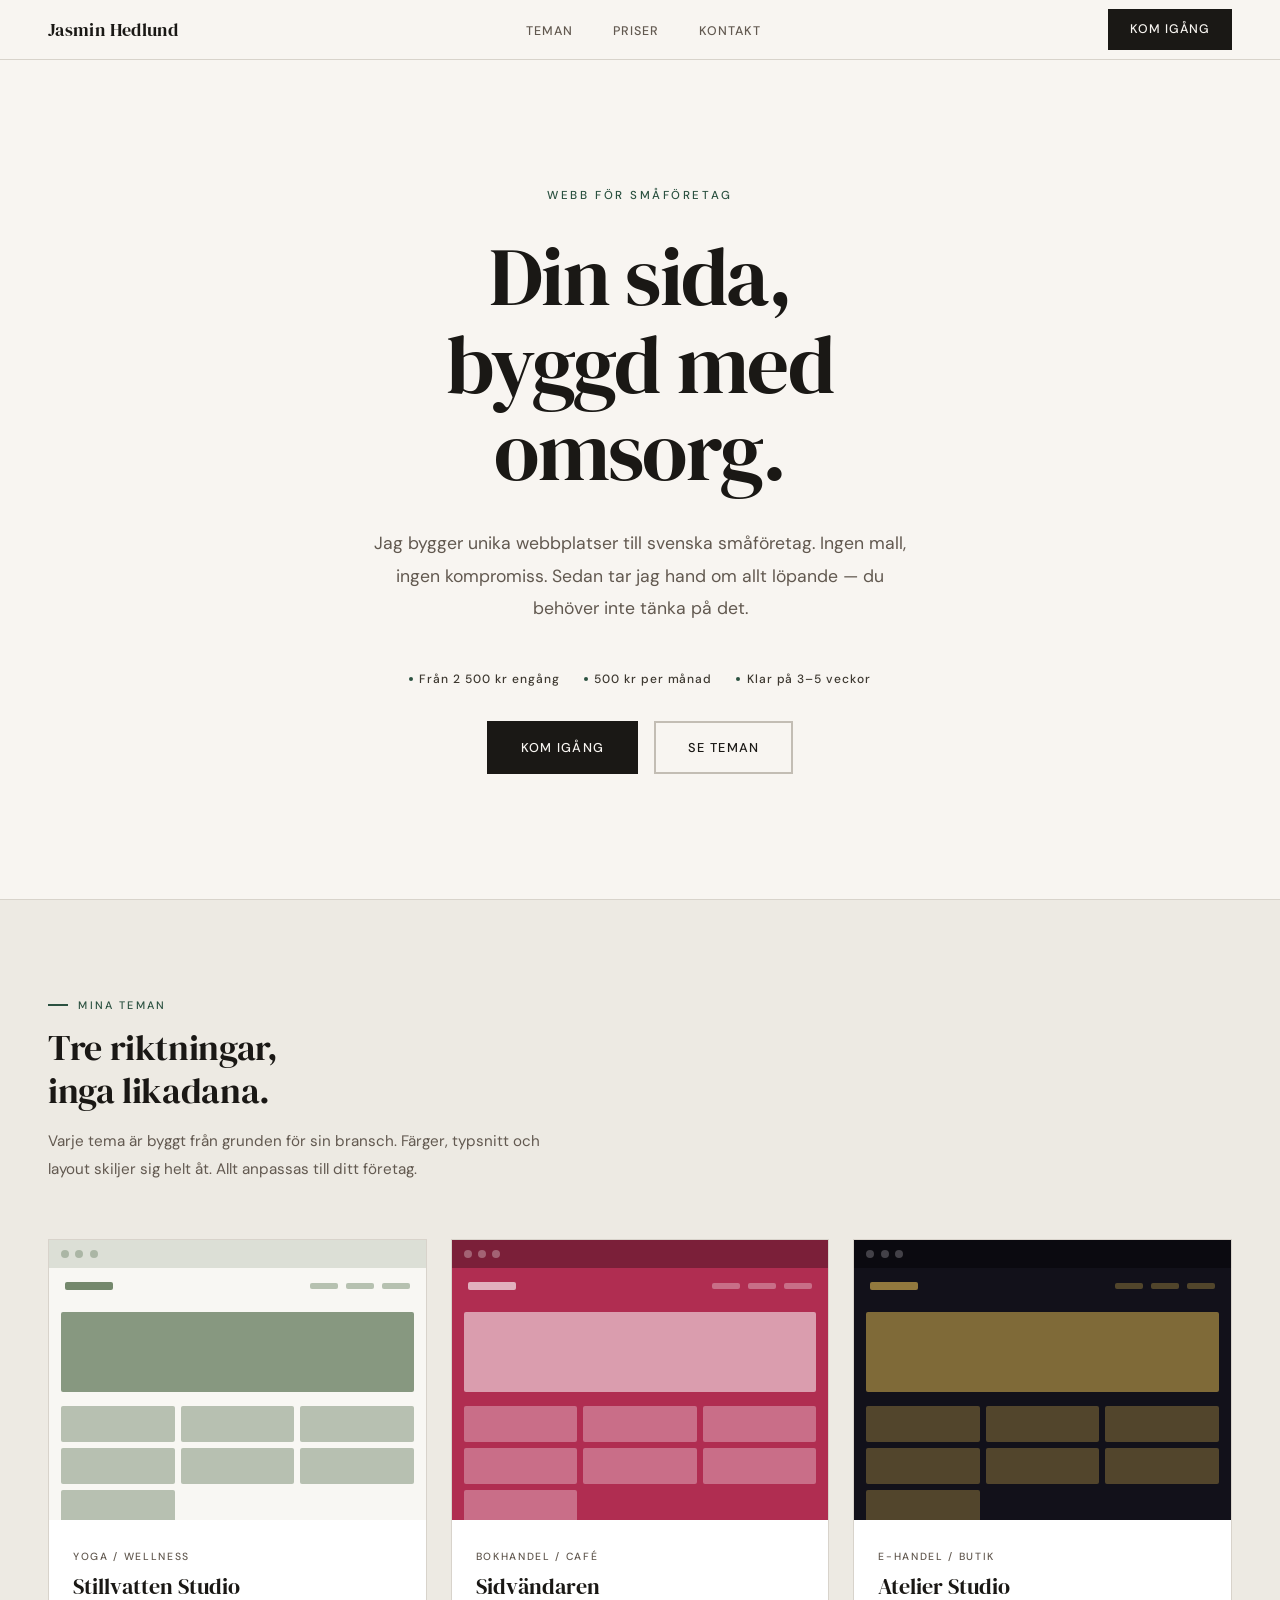
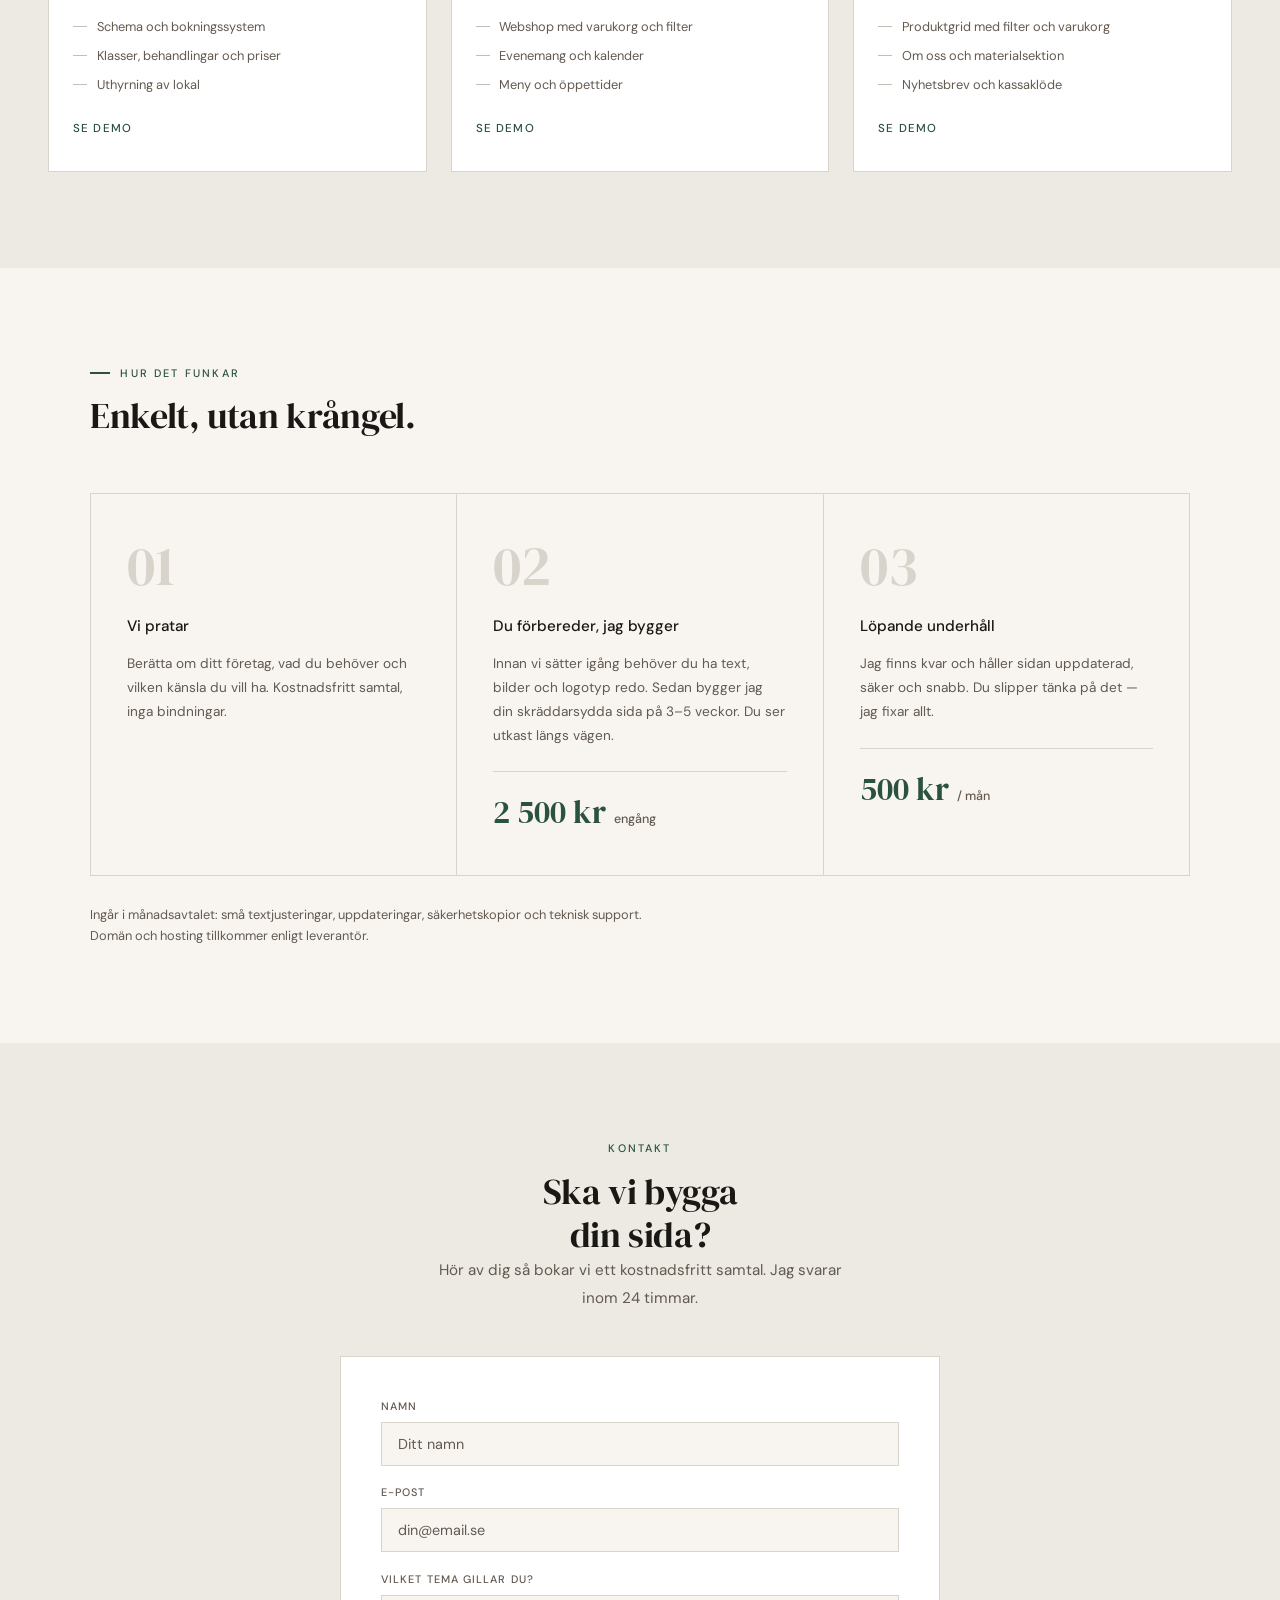
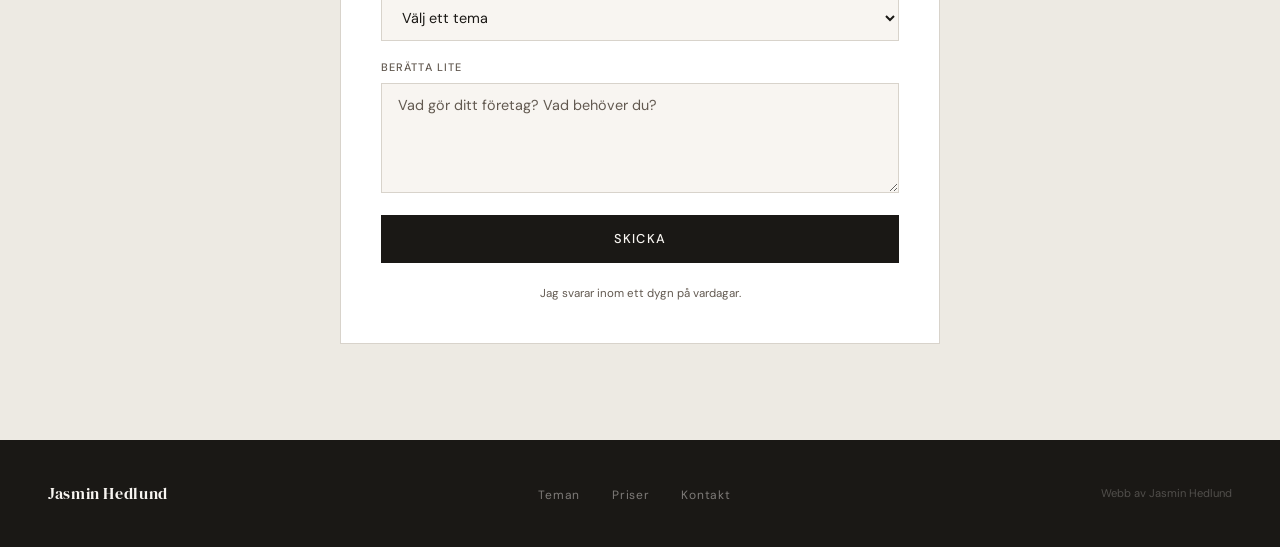
==== commit 88ad1f14: "fix: flytta filer till repo-roten" ====
--- a/jasmin-portfolio/index.html
+++ b/jasmin-portfolio/index.html
@@ -76,7 +76,7 @@
 
       <!-- Yoga -->
       <a href="yoga-studio.html" class="tmpl-card tmpl-yoga" role="listitem"
-         aria-label="Yoga och wellness-tema: Ro Studio — se demo">
+         aria-label="Yoga och wellness-tema: Stillvatten Studio — se demo">
         <div class="tmpl-preview" aria-hidden="true">
           <div class="tmpl-bar">
             <span></span><span></span><span></span>
@@ -96,7 +96,7 @@
         </div>
         <div class="tmpl-info">
           <span class="tmpl-nisch">Yoga / Wellness</span>
-          <h3 class="tmpl-name">Ro Studio</h3>
+          <h3 class="tmpl-name">Stillvatten Studio</h3>
           <ul class="tmpl-features" aria-label="Vad som ingår">
             <li>Schema och bokningssystem</li>
             <li>Klasser, behandlingar och priser</li>
@@ -140,7 +140,7 @@
 
       <!-- Smycken / E-handel -->
       <a href="smycken.html" class="tmpl-card tmpl-smycken" role="listitem"
-         aria-label="E-handel och småbutik-tema: OREN — se demo">
+         aria-label="E-handel och småbutik-tema: Atelier Studio — se demo">
         <div class="tmpl-preview" aria-hidden="true">
           <div class="tmpl-bar">
             <span></span><span></span><span></span>
@@ -160,7 +160,7 @@
         </div>
         <div class="tmpl-info">
           <span class="tmpl-nisch">E-handel / Butik</span>
-          <h3 class="tmpl-name">OREN</h3>
+          <h3 class="tmpl-name">Atelier Studio</h3>
           <ul class="tmpl-features" aria-label="Vad som ingår">
             <li>Produktgrid med filter och varukorg</li>
             <li>Om oss och materialsektion</li>
@@ -255,9 +255,9 @@
         <label class="f-label" for="f-tema">Vilket tema gillar du?</label>
         <select id="f-tema" class="f-select" aria-required="false">
           <option value="">Välj ett tema</option>
-          <option value="yoga">Ro Studio — Yoga / Wellness</option>
+          <option value="yoga">Stillvatten Studio — Yoga / Wellness</option>
           <option value="bokhandel">Sidvändaren — Bokhandel / Café</option>
-          <option value="eshop">OREN — E-handel / Butik</option>
+          <option value="eshop">Atelier Studio — E-handel / Butik</option>
           <option value="annan">Annat eller vet ej ännu</option>
         </select>
       </div>
--- a/jasmin-portfolio/styles/global.css
+++ b/jasmin-portfolio/styles/global.css
@@ -499,11 +499,13 @@
   }
   
   /* Yoga preview colours */
-  .tmpl-yoga .tmpl-preview { background: #0f2035; }
+  .tmpl-yoga .tmpl-preview { background: #F8F7F3; }
+  .tmpl-yoga .tmpl-bar { background: rgba(60,91,52,.15); }
+  .tmpl-yoga .tmpl-bar span { background: rgba(60,91,52,.3); }
   .tmpl-yoga .tmpl-mock-logo,
   .tmpl-yoga .tmpl-mock-links span,
   .tmpl-yoga .tmpl-mock-hero,
-  .tmpl-yoga .tmpl-mock-grid span { background: #5db3d5; }
+  .tmpl-yoga .tmpl-mock-grid span { background: #3C5B34; }
   
   /* Bokhandel preview colours */
   .tmpl-bokhandel .tmpl-preview { background: #B02d51; }
@@ -513,13 +515,13 @@
   .tmpl-bokhandel .tmpl-mock-grid span { background: #F7E8ED; }
   
   /* Smycken preview colours */
-  .tmpl-smycken .tmpl-preview { background: #EDE7DA; }
-  .tmpl-smycken .tmpl-bar { background: rgba(42,35,24,.2); }
-  .tmpl-smycken .tmpl-bar span { background: rgba(42,35,24,.35); }
+  .tmpl-smycken .tmpl-preview { background: #12111A; }
+  .tmpl-smycken .tmpl-bar { background: rgba(0,0,0,.4); }
+  .tmpl-smycken .tmpl-bar span { background: rgba(234,233,240,.25); }
   .tmpl-smycken .tmpl-mock-logo,
   .tmpl-smycken .tmpl-mock-links span,
   .tmpl-smycken .tmpl-mock-hero,
-  .tmpl-smycken .tmpl-mock-grid span { background: #2A2318; }
+  .tmpl-smycken .tmpl-mock-grid span { background: #C9A54D; }
   
   .tmpl-info {
     padding: 1.75rem 1.5rem 2rem;
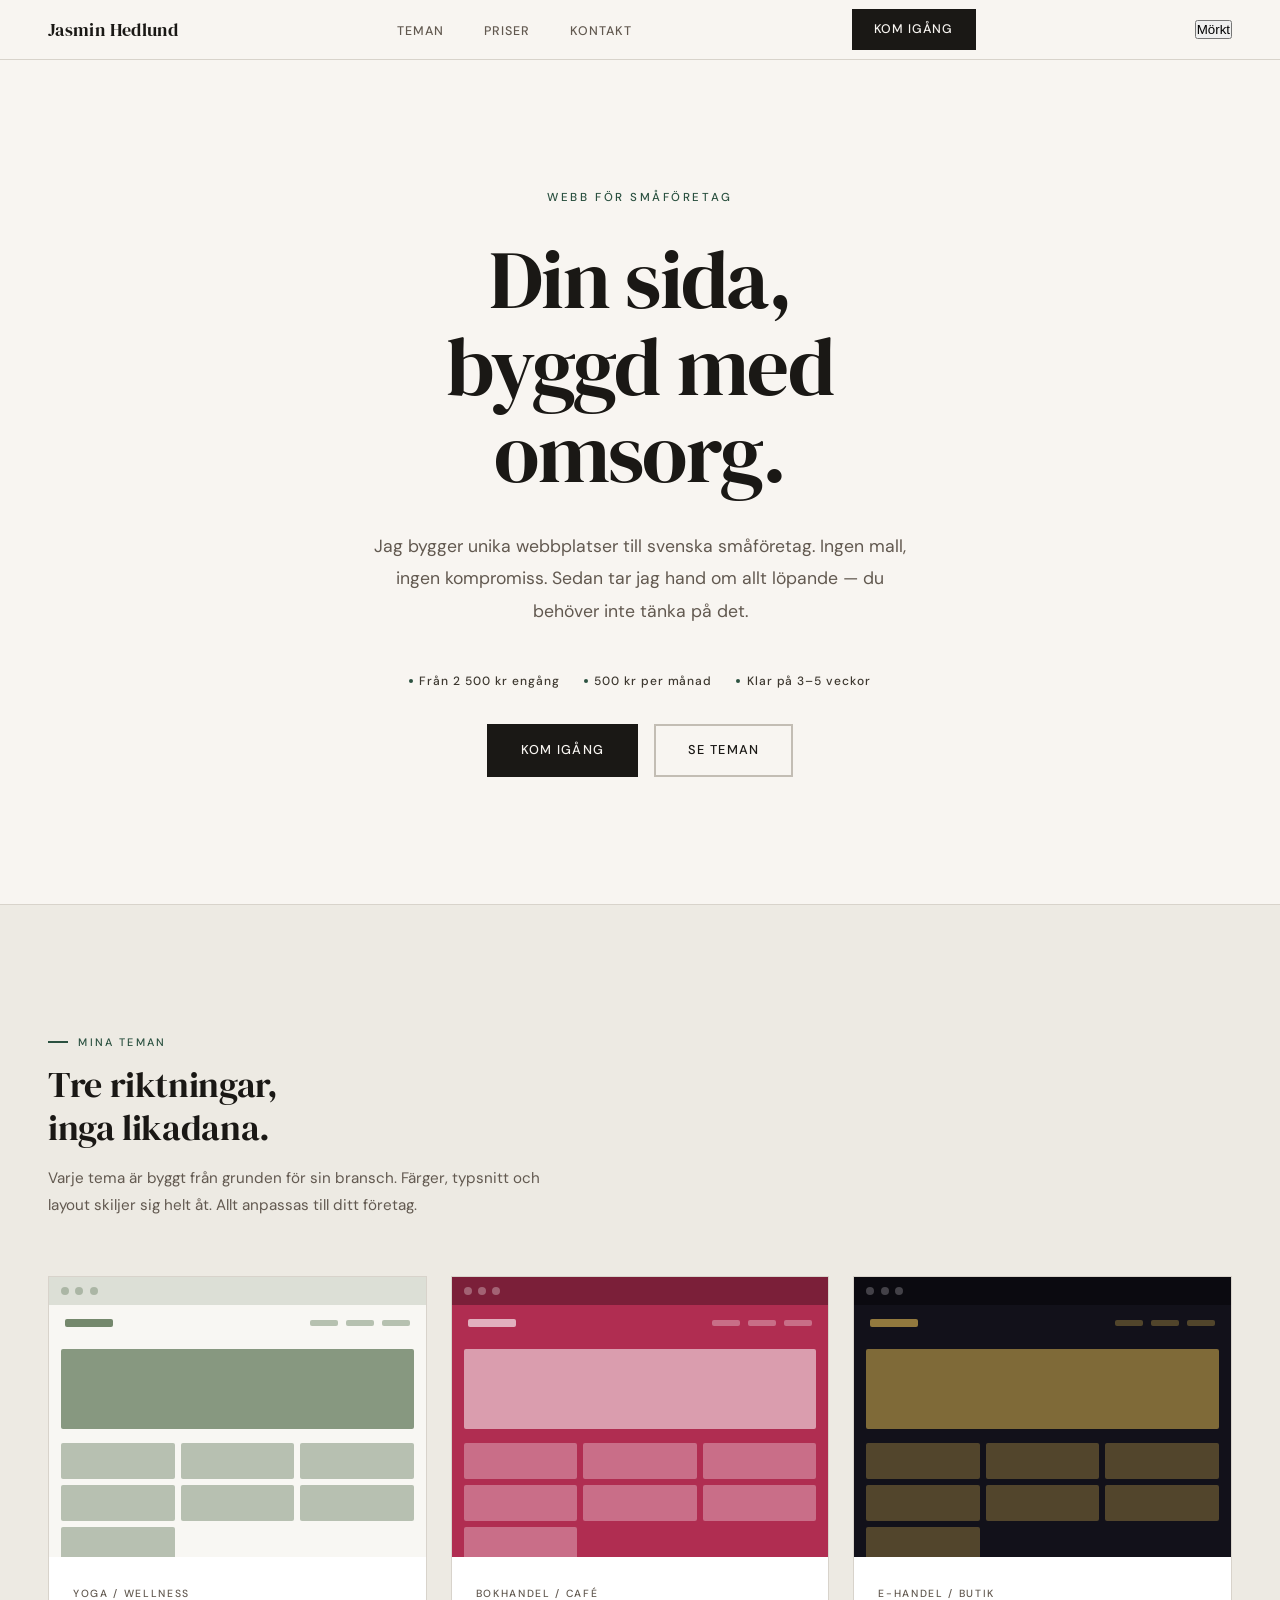
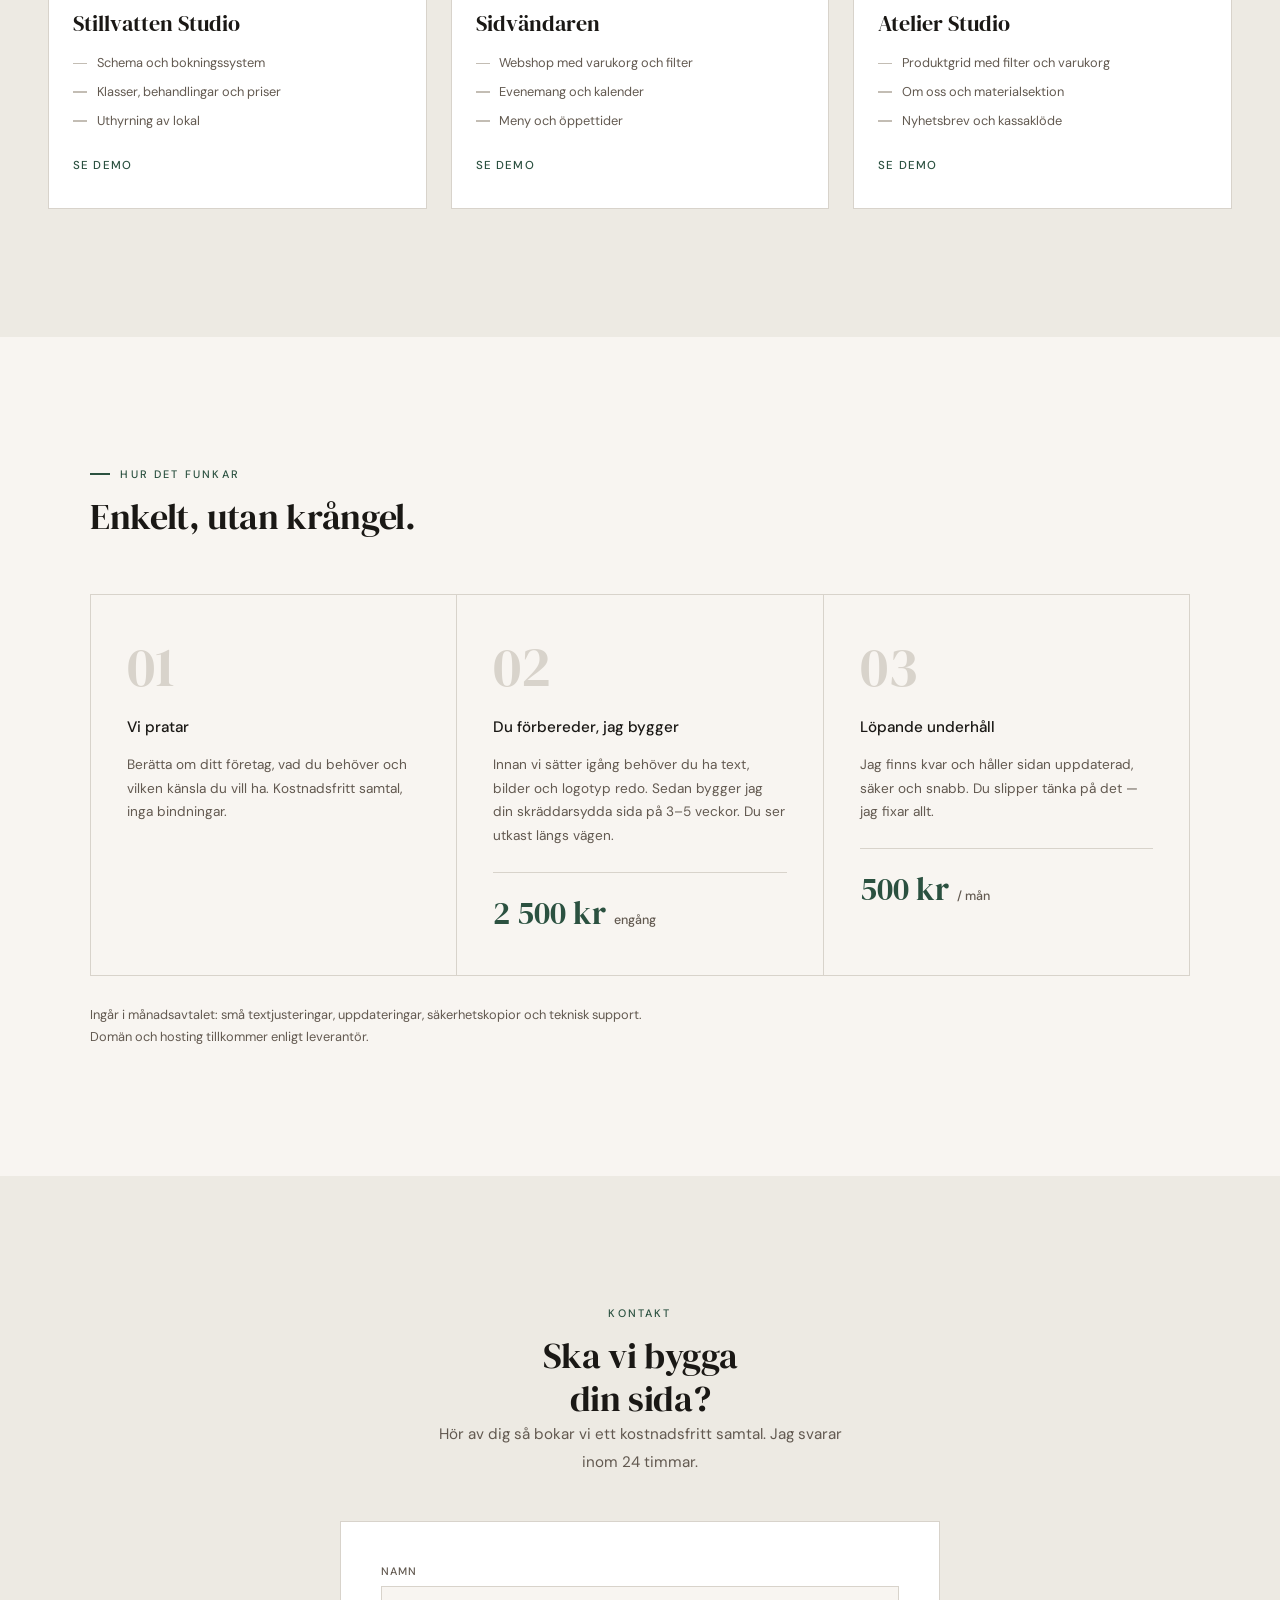
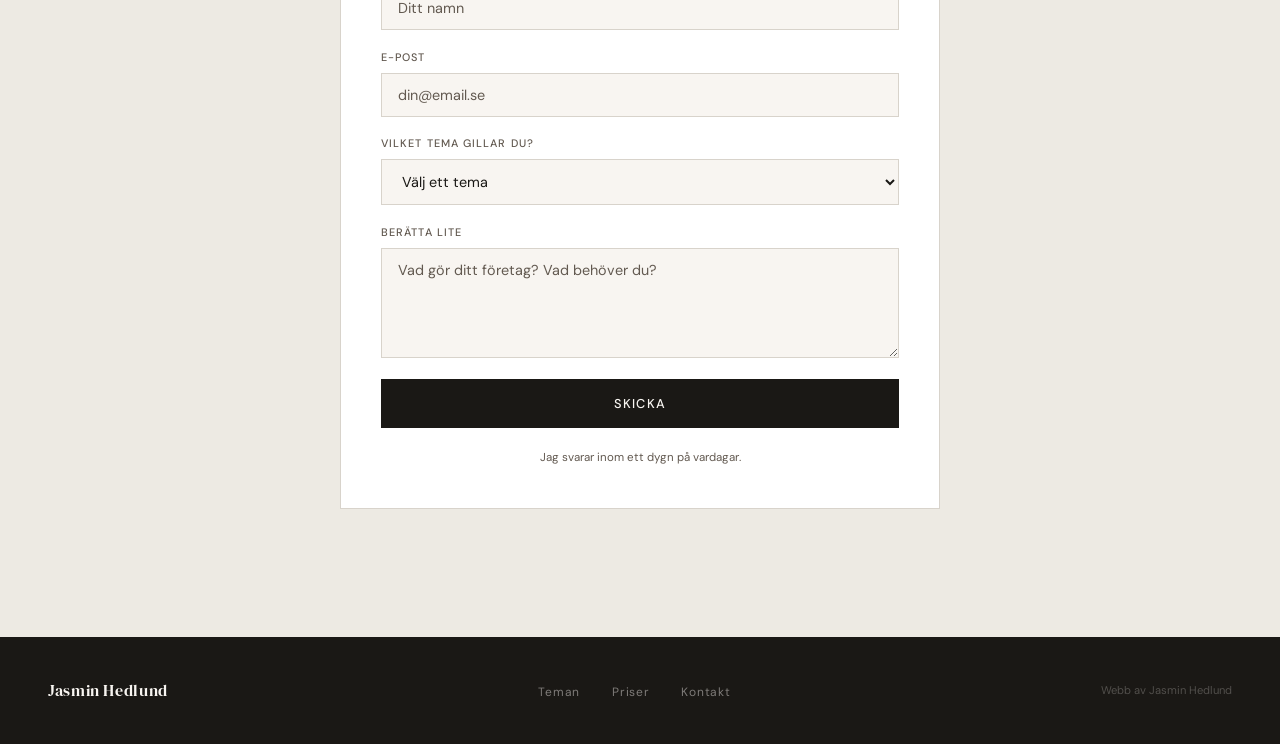
==== commit c8fe317f: "new styles" ====
--- a/jasmin-portfolio/index.html
+++ b/jasmin-portfolio/index.html
@@ -22,6 +22,7 @@
     <li><a href="#kontakt">Kontakt</a></li>
   </ul>
   <a href="#kontakt" class="nav-cta">Kom igång</a>
+  <button class="theme-btn" id="theme-btn" aria-label="Byt till mörkt läge" aria-pressed="false">Mörkt</button>
   <button class="hamburger" id="ham" aria-label="Öppna meny" aria-expanded="false" aria-controls="mob-nav">
     <span aria-hidden="true"></span>
     <span aria-hidden="true"></span>
@@ -322,5 +323,31 @@
   });
 });
 </script>
+
+<script>
+(function(){
+  var btn = document.getElementById('theme-btn');
+  var html = document.documentElement;
+  function apply(dark) {
+    if (dark) {
+      html.classList.add('dark');
+      btn.textContent = 'Ljust';
+      btn.setAttribute('aria-label', 'Byt till ljust l\u00e4ge');
+      btn.setAttribute('aria-pressed', 'true');
+    } else {
+      html.classList.remove('dark');
+      btn.textContent = 'M\u00f6rkt';
+      btn.setAttribute('aria-label', 'Byt till m\u00f6rkt l\u00e4ge');
+      btn.setAttribute('aria-pressed', 'false');
+    }
+  }
+  apply(localStorage.getItem('theme') === 'dark');
+  btn.addEventListener('click', function() {
+    var dark = !html.classList.contains('dark');
+    apply(dark);
+    localStorage.setItem('theme', dark ? 'dark' : 'light');
+  });
+})();
+</script>
 </body>
 </html>
--- a/jasmin-portfolio/styles/global.css
+++ b/jasmin-portfolio/styles/global.css
@@ -25,8 +25,7 @@
     --shadow-lg:   rgba(26,24,21,.14);
   }
   
-  @media (prefers-color-scheme: dark) {
-    :root {
+  html.dark {
       --bg:          #131210;
       --bg2:         #1C1A17;
       --surface:     #222019;
@@ -41,7 +40,6 @@
       --shadow:      rgba(0,0,0,.25);
       --shadow-lg:   rgba(0,0,0,.4);
     }
-  }
   
   /* ----------------------------------------------------------------
      2. RESET OCH BAS
@@ -185,7 +183,7 @@
     justify-content: center;
     align-items: center;
     gap: 2rem;
-    padding: 5rem 2rem;
+    padding: 7rem 2rem;
   }
   .mob-nav.open { display: flex; }
   
@@ -297,7 +295,7 @@
     align-items: center;
     justify-content: center;
     text-align: center;
-    padding: 6rem 2rem;
+    padding: 8rem 2rem;
     background: var(--bg);
     position: relative;
   }
@@ -389,7 +387,7 @@
      8. TEMPLATES SECTION
      ---------------------------------------------------------------- */
   .templates {
-    padding: 6rem 3rem;
+    padding: 8rem 3rem;
     background: var(--surface);
   }
   
@@ -590,7 +588,7 @@
      9. PROCESS / PRISER
      ---------------------------------------------------------------- */
   .process {
-    padding: 6rem 3rem;
+    padding: 8rem 3rem;
     background: var(--bg);
   }
   
@@ -677,7 +675,7 @@
      10. KONTAKT
      ---------------------------------------------------------------- */
   .contact {
-    padding: 6rem 3rem;
+    padding: 8rem 3rem;
     background: var(--surface);
   }
   
@@ -835,9 +833,9 @@
   
   /* Tablet */
   @media (max-width: 1024px) {
-    .templates { padding: 5rem 2.5rem; }
-    .process { padding: 5rem 2.5rem; }
-    .contact { padding: 5rem 2.5rem; }
+    .templates { padding: 7rem 2.5rem; }
+    .process { padding: 7rem 2.5rem; }
+    .contact { padding: 7rem 2.5rem; }
     nav { padding: 0 2rem; }
   }
   
@@ -858,7 +856,7 @@
   /* Mobil */
   @media (max-width: 600px) {
     nav { padding: 0 1.25rem; }
-    .hero { padding: 5rem 1.25rem 4rem; }
+    .hero { padding: 7rem 1.25rem 4rem; }
     .hero h1 { letter-spacing: -.015em; }
     .hero-ctas { flex-direction: column; align-items: stretch; }
     .btn-primary, .btn-ghost { text-align: center; }
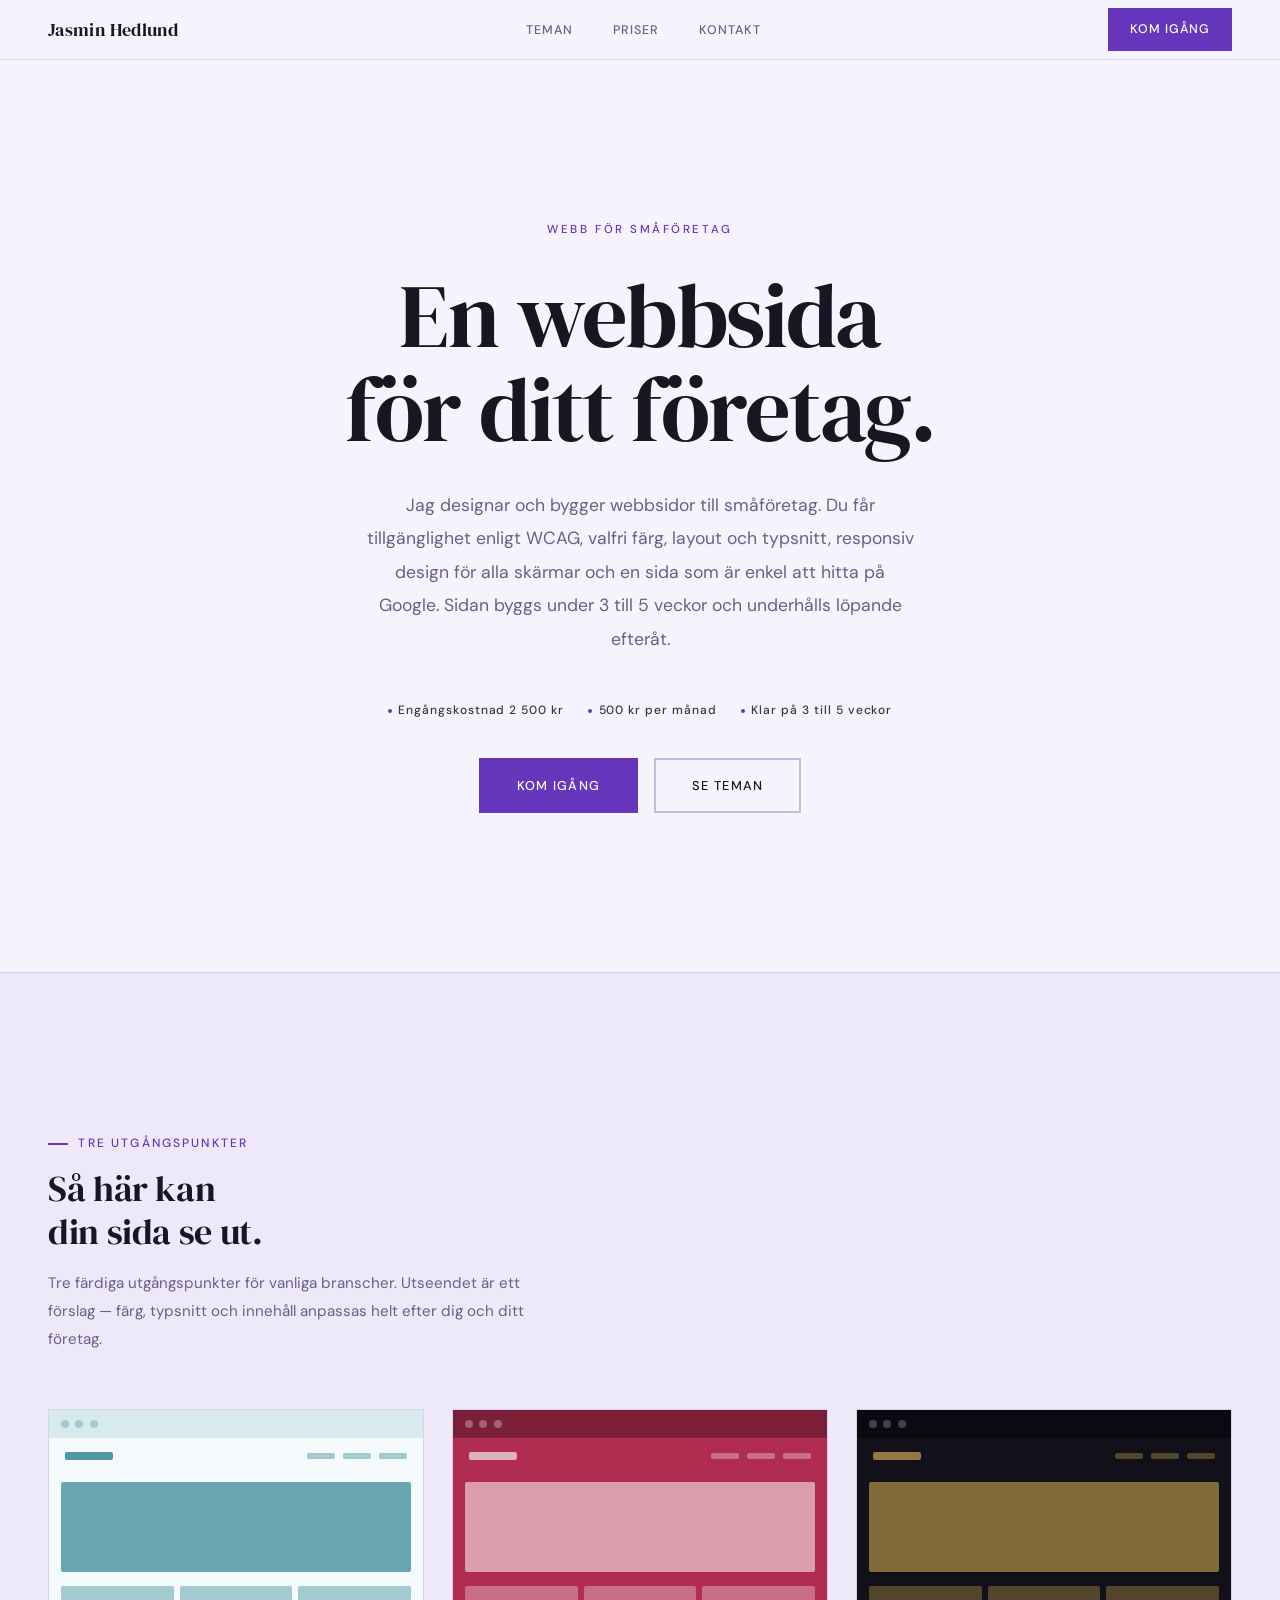
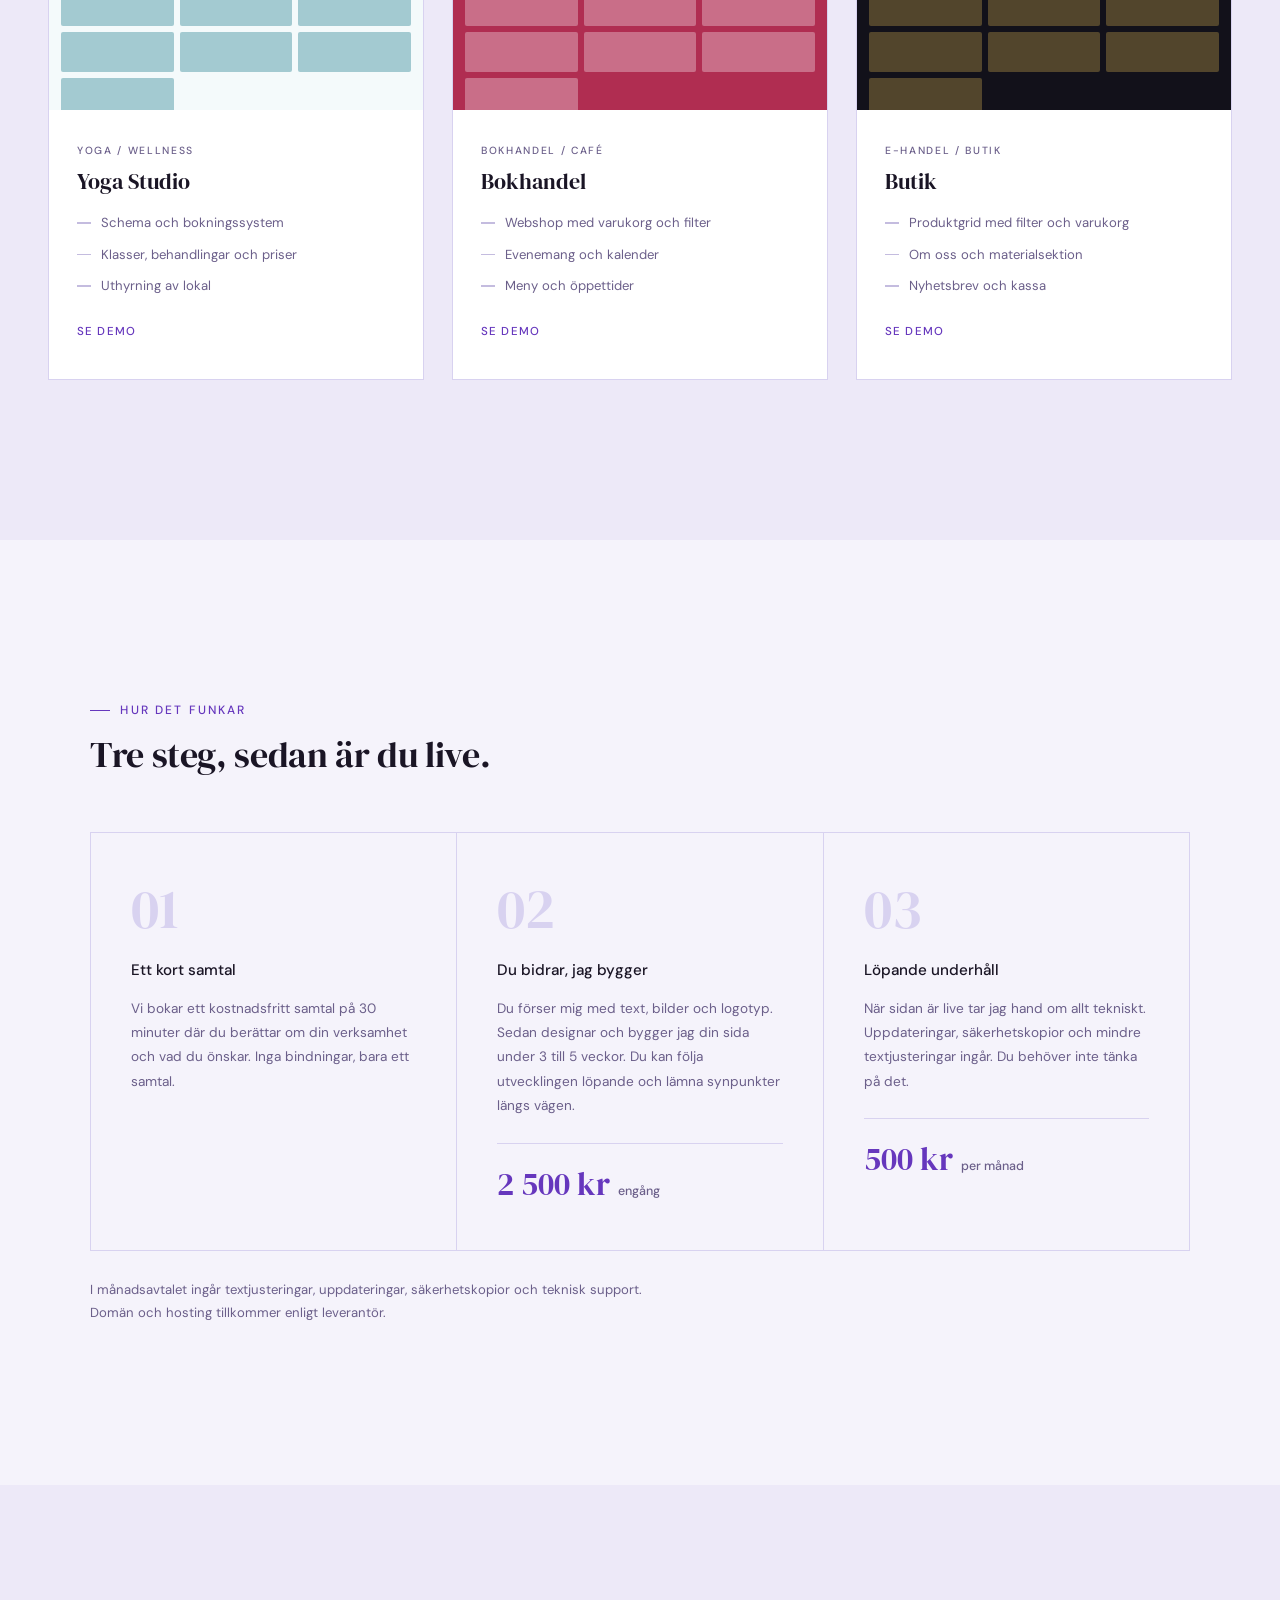
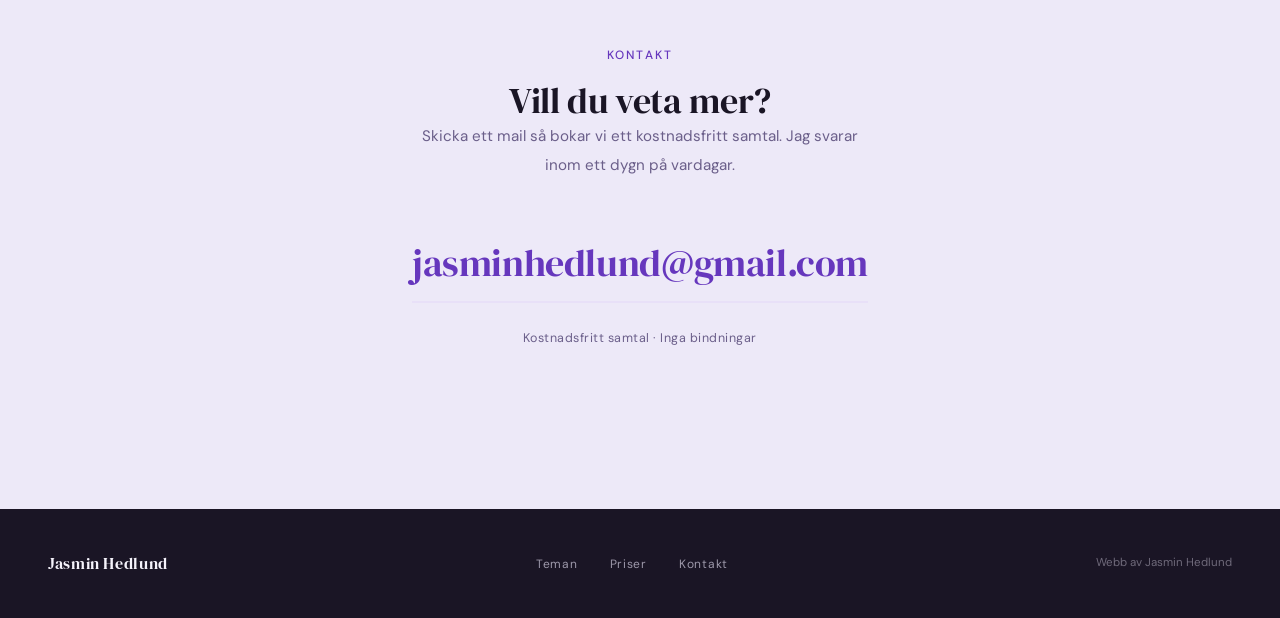
==== commit 8cb97f3b: "new from claude" ====
--- a/jasmin-portfolio/index.html
+++ b/jasmin-portfolio/index.html
@@ -4,7 +4,7 @@
 <meta charset="UTF-8">
 <meta name="viewport" content="width=device-width, initial-scale=1.0">
 <title>Jasmin Hedlund — Webb för småföretag</title>
-<meta name="description" content="Unika webbplatser till svenska småföretag. Handbyggd design, tillgänglig kod och löpande support.">
+<meta name="description" content="Unika webbplatser till småföretag. Handbyggd design, tillgänglig kod och löpande support.">
 <link rel="preconnect" href="https://fonts.googleapis.com">
 <link href="https://fonts.googleapis.com/css2?family=DM+Serif+Display&family=DM+Sans:wght@400;500&display=swap" rel="stylesheet">
 <link rel="stylesheet" href="styles/global.css">
@@ -22,7 +22,6 @@
     <li><a href="#kontakt">Kontakt</a></li>
   </ul>
   <a href="#kontakt" class="nav-cta">Kom igång</a>
-  <button class="theme-btn" id="theme-btn" aria-label="Byt till mörkt läge" aria-pressed="false">Mörkt</button>
   <button class="hamburger" id="ham" aria-label="Öppna meny" aria-expanded="false" aria-controls="mob-nav">
     <span aria-hidden="true"></span>
     <span aria-hidden="true"></span>
@@ -43,16 +42,14 @@
 <!-- HERO -->
 <section class="hero" aria-label="Introduktion">
   <p class="hero-eyebrow">Webb för småföretag</p>
-  <h1>Din sida,<br>byggd med omsorg.</h1>
+  <h1>En webbsida<br>för ditt företag.</h1>
   <p class="hero-sub">
-    Jag bygger unika webbplatser till svenska småföretag.
-    Ingen mall, ingen kompromiss. Sedan tar jag hand om
-    allt löpande — du behöver inte tänka på det.
+    Jag designar och bygger webbsidor till småföretag. Du får tillgänglighet enligt WCAG, valfri färg, layout och typsnitt, responsiv design för alla skärmar och en sida som är enkel att hitta på Google. Sidan byggs under 3 till 5 veckor och underhålls löpande efteråt.
   </p>
   <div class="hero-price-note" aria-label="Prisinformation">
-    <span>Från 2 500 kr engång</span>
+    <span>Engångskostnad 2 500 kr</span>
     <span>500 kr per månad</span>
-    <span>Klar på 3–5 veckor</span>
+    <span>Klar på 3 till 5 veckor</span>
   </div>
   <div class="hero-ctas">
     <a href="#kontakt" class="btn-primary">Kom igång</a>
@@ -64,20 +61,20 @@
 <section class="templates" id="teman" aria-labelledby="teman-h">
   <div class="templates-inner">
     <div class="templates-hdr">
-      <p class="section-tag">Mina teman</p>
-      <h2 class="section-heading" id="teman-h">Tre riktningar,<br>inga likadana.</h2>
+      <p class="section-tag">Tre utgångspunkter</p>
+      <h2 class="section-heading" id="teman-h">Så här kan<br>din sida se ut.</h2>
     </div>
     <p class="templates-sub">
-      Varje tema är byggt från grunden för sin bransch.
-      Färger, typsnitt och layout skiljer sig helt åt.
-      Allt anpassas till ditt företag.
+      Tre färdiga utgångspunkter för vanliga branscher.
+      Utseendet är ett förslag — färg, typsnitt och innehåll
+      anpassas helt efter dig och ditt företag.
     </p>
 
     <div class="tmpl-grid" role="list">
 
       <!-- Yoga -->
       <a href="yoga-studio.html" class="tmpl-card tmpl-yoga" role="listitem"
-         aria-label="Yoga och wellness-tema: Stillvatten Studio — se demo">
+         aria-label="Yoga Studio-tema — se demo">
         <div class="tmpl-preview" aria-hidden="true">
           <div class="tmpl-bar">
             <span></span><span></span><span></span>
@@ -97,7 +94,7 @@
         </div>
         <div class="tmpl-info">
           <span class="tmpl-nisch">Yoga / Wellness</span>
-          <h3 class="tmpl-name">Stillvatten Studio</h3>
+          <h3 class="tmpl-name">Yoga Studio</h3>
           <ul class="tmpl-features" aria-label="Vad som ingår">
             <li>Schema och bokningssystem</li>
             <li>Klasser, behandlingar och priser</li>
@@ -109,7 +106,7 @@
 
       <!-- Bokhandel -->
       <a href="sidvandaren.html" class="tmpl-card tmpl-bokhandel" role="listitem"
-         aria-label="Bokhandel och café-tema: Sidvändaren — se demo">
+         aria-label="Bokhandel-tema — se demo">
         <div class="tmpl-preview" aria-hidden="true">
           <div class="tmpl-bar">
             <span></span><span></span><span></span>
@@ -129,7 +126,7 @@
         </div>
         <div class="tmpl-info">
           <span class="tmpl-nisch">Bokhandel / Café</span>
-          <h3 class="tmpl-name">Sidvändaren</h3>
+          <h3 class="tmpl-name">Bokhandel</h3>
           <ul class="tmpl-features" aria-label="Vad som ingår">
             <li>Webshop med varukorg och filter</li>
             <li>Evenemang och kalender</li>
@@ -139,9 +136,9 @@
         </div>
       </a>
 
-      <!-- Smycken / E-handel -->
+      <!-- Butik -->
       <a href="smycken.html" class="tmpl-card tmpl-smycken" role="listitem"
-         aria-label="E-handel och småbutik-tema: Atelier Studio — se demo">
+         aria-label="Butik-tema — se demo">
         <div class="tmpl-preview" aria-hidden="true">
           <div class="tmpl-bar">
             <span></span><span></span><span></span>
@@ -161,11 +158,11 @@
         </div>
         <div class="tmpl-info">
           <span class="tmpl-nisch">E-handel / Butik</span>
-          <h3 class="tmpl-name">Atelier Studio</h3>
+          <h3 class="tmpl-name">Butik</h3>
           <ul class="tmpl-features" aria-label="Vad som ingår">
             <li>Produktgrid med filter och varukorg</li>
             <li>Om oss och materialsektion</li>
-            <li>Nyhetsbrev och kassaklöde</li>
+            <li>Nyhetsbrev och kassa</li>
           </ul>
           <span class="tmpl-link" aria-hidden="true">Se demo</span>
         </div>
@@ -180,26 +177,23 @@
   <div class="process-inner">
     <div class="process-hdr">
       <p class="section-tag">Hur det funkar</p>
-      <h2 class="section-heading" id="priser-h">Enkelt, utan krångel.</h2>
+      <h2 class="section-heading" id="priser-h">Tre steg, sedan är du live.</h2>
     </div>
     <div class="process-grid">
 
       <div class="step">
         <p class="step-num" aria-hidden="true">01</p>
-        <h3 class="step-title">Vi pratar</h3>
+        <h3 class="step-title">Ett kort samtal</h3>
         <p class="step-desc">
-          Berätta om ditt företag, vad du behöver och vilken känsla
-          du vill ha. Kostnadsfritt samtal, inga bindningar.
+          Vi bokar ett kostnadsfritt samtal på 30 minuter där du berättar om din verksamhet och vad du önskar. Inga bindningar, bara ett samtal.
         </p>
       </div>
 
       <div class="step">
         <p class="step-num" aria-hidden="true">02</p>
-        <h3 class="step-title">Du förbereder, jag bygger</h3>
+        <h3 class="step-title">Du bidrar, jag bygger</h3>
         <p class="step-desc">
-          Innan vi sätter igång behöver du ha text, bilder och
-          logotyp redo. Sedan bygger jag din skräddarsydda sida
-          på 3–5 veckor. Du ser utkast längs vägen.
+          Du förser mig med text, bilder och logotyp. Sedan designar och bygger jag din sida under 3 till 5 veckor. Du kan följa utvecklingen löpande och lämna synpunkter längs vägen.
         </p>
         <div class="step-price">
           <span class="price-amount">2 500 kr</span>
@@ -211,20 +205,17 @@
         <p class="step-num" aria-hidden="true">03</p>
         <h3 class="step-title">Löpande underhåll</h3>
         <p class="step-desc">
-          Jag finns kvar och håller sidan uppdaterad, säker
-          och snabb. Du slipper tänka på det — jag fixar allt.
+          När sidan är live tar jag hand om allt tekniskt. Uppdateringar, säkerhetskopior och mindre textjusteringar ingår. Du behöver inte tänka på det.
         </p>
         <div class="step-price">
           <span class="price-amount">500 kr</span>
-          <span class="price-unit">/ mån</span>
+          <span class="price-unit">per månad</span>
         </div>
       </div>
 
     </div>
     <p class="process-note">
-      Ingår i månadsavtalet: små textjusteringar, uppdateringar,
-      säkerhetskopior och teknisk support. Domän och hosting
-      tillkommer enligt leverantör.
+      I månadsavtalet ingår textjusteringar, uppdateringar, säkerhetskopior och teknisk support. Domän och hosting tillkommer enligt leverantör.
     </p>
   </div>
 </section>
@@ -233,45 +224,15 @@
 <section class="contact" id="kontakt" aria-labelledby="kontakt-h">
   <div class="contact-inner">
     <p class="section-tag">Kontakt</p>
-    <h2 class="section-heading" id="kontakt-h">Ska vi bygga<br>din sida?</h2>
+    <h2 class="section-heading" id="kontakt-h">Vill du veta mer?</h2>
     <p class="contact-sub">
-      Hör av dig så bokar vi ett kostnadsfritt samtal.
-      Jag svarar inom 24 timmar.
+      Skicka ett mail så bokar vi ett kostnadsfritt samtal.
+      Jag svarar inom ett dygn på vardagar.
     </p>
-    <form class="contact-form" onsubmit="handleSubmit(event)"
-          aria-label="Kontaktformulär" novalidate>
-      <div class="f-group">
-        <label class="f-label" for="f-name">Namn</label>
-        <input type="text" id="f-name" class="f-input"
-               placeholder="Ditt namn" autocomplete="name"
-               required aria-required="true">
-      </div>
-      <div class="f-group">
-        <label class="f-label" for="f-email">E-post</label>
-        <input type="email" id="f-email" class="f-input"
-               placeholder="din@email.se" autocomplete="email"
-               required aria-required="true">
-      </div>
-      <div class="f-group">
-        <label class="f-label" for="f-tema">Vilket tema gillar du?</label>
-        <select id="f-tema" class="f-select" aria-required="false">
-          <option value="">Välj ett tema</option>
-          <option value="yoga">Stillvatten Studio — Yoga / Wellness</option>
-          <option value="bokhandel">Sidvändaren — Bokhandel / Café</option>
-          <option value="eshop">Atelier Studio — E-handel / Butik</option>
-          <option value="annan">Annat eller vet ej ännu</option>
-        </select>
-      </div>
-      <div class="f-group">
-        <label class="f-label" for="f-msg">Berätta lite</label>
-        <textarea id="f-msg" class="f-input"
-                  placeholder="Vad gör ditt företag? Vad behöver du?"></textarea>
-      </div>
-      <div class="f-submit">
-        <button type="submit" class="btn-primary">Skicka</button>
-      </div>
-      <p class="f-note">Jag svarar inom ett dygn på vardagar.</p>
-    </form>
+    <a href="mailto:jasminhedlund@gmail.com" class="contact-email">
+      jasminhedlund@gmail.com
+    </a>
+    <p class="contact-note">Kostnadsfritt samtal · Inga bindningar</p>
   </div>
 </section>
 
@@ -286,8 +247,6 @@
   </ul>
   <span class="footer-credit">Webb av Jasmin Hedlund</span>
 </footer>
-
-<div class="toast" id="toast" role="status" aria-live="polite"></div>
 
 <script>
 /* NAV MOBILE */
@@ -304,16 +263,6 @@
   ham.setAttribute('aria-expanded', 'false');
 }
 
-/* CONTACT FORM */
-function handleSubmit(e) {
-  e.preventDefault();
-  e.target.reset();
-  const t = document.getElementById('toast');
-  t.textContent = 'Meddelande skickat. Jag hörs av mig inom ett dygn.';
-  t.classList.add('show');
-  setTimeout(() => t.classList.remove('show'), 4000);
-}
-
 /* SMOOTH SCROLL för ankarlänkar */
 document.querySelectorAll('a[href^="#"]').forEach(a => {
   a.addEventListener('click', e => {
@@ -324,30 +273,5 @@
 });
 </script>
 
-<script>
-(function(){
-  var btn = document.getElementById('theme-btn');
-  var html = document.documentElement;
-  function apply(dark) {
-    if (dark) {
-      html.classList.add('dark');
-      btn.textContent = 'Ljust';
-      btn.setAttribute('aria-label', 'Byt till ljust l\u00e4ge');
-      btn.setAttribute('aria-pressed', 'true');
-    } else {
-      html.classList.remove('dark');
-      btn.textContent = 'M\u00f6rkt';
-      btn.setAttribute('aria-label', 'Byt till m\u00f6rkt l\u00e4ge');
-      btn.setAttribute('aria-pressed', 'false');
-    }
-  }
-  apply(localStorage.getItem('theme') === 'dark');
-  btn.addEventListener('click', function() {
-    var dark = !html.classList.contains('dark');
-    apply(dark);
-    localStorage.setItem('theme', dark ? 'dark' : 'light');
-  });
-})();
-</script>
 </body>
 </html>
--- a/jasmin-portfolio/styles/global.css
+++ b/jasmin-portfolio/styles/global.css
@@ -1,895 +1,842 @@
 /* ================================================================
    GLOBAL.CSS  —  Jasmin Hedlund Portfolio
+   Palett: Ljus lavendel · Lila accent
    WCAG AA kontrollerat  |  Light + Dark mode  |  320px – desktop
    ================================================================ */
 
 /* ----------------------------------------------------------------
    1. CSS CUSTOM PROPERTIES
    ---------------------------------------------------------------- */
-   :root {
-    color-scheme: light dark;
-  
-    /* Ljust läge (standard) */
-    --bg:          #F8F5F1;   /* varm off-white */
-    --bg2:         #FFFFFF;
-    --surface:     #EDEAE3;   /* lätt yta */
-    --text:        #1A1815;   /* 16:1 på --bg  ✓ */
-    --text-mid:    #3D3830;   /* 8.8:1 på --bg ✓ */
-    --text-soft:   #625950;   /* 5.3:1 på --bg ✓ */
-    --accent:      #2B5140;   /* 7.2:1 på --bg ✓ */
-    --accent-bg:   #E2EDE8;
-    --border:      #D8D3CB;
-    --border-mid:  #C3BDB4;
-    --nav-bg:      rgba(248,245,241,.97);
-    --shadow:      rgba(26,24,21,.08);
-    --shadow-lg:   rgba(26,24,21,.14);
+:root {
+  /* Ljust läge — ljus lavendel */
+  --bg:          #F5F3FB;   /* ljus lavendel bakgrund */
+  --bg2:         #FFFFFF;
+  --surface:     #EDE9F8;   /* ljus lila yta */
+  --text:        #1A1525;   /* nästansvart med lila ton, 17:1 på --bg ✓ */
+  --text-mid:    #3D3055;   /* 8.2:1 på --bg ✓ */
+  --text-soft:   #6B5F8A;   /* 5.3:1 på --bg ✓ */
+  --accent:      #6637BD;   /* medellila, 6.7:1 på --bg ✓ */
+  --accent-bg:   #E8E0F8;
+  --border:      #D8D2F0;
+  --border-mid:  #C4BCDF;
+  --nav-bg:      rgba(245,243,251,.97);
+  --shadow:      rgba(26,21,37,.07);
+  --shadow-lg:   rgba(26,21,37,.14);
+}
+
+/* ----------------------------------------------------------------
+   2. RESET OCH BAS
+   ---------------------------------------------------------------- */
+*, *::before, *::after {
+  box-sizing: border-box;
+  margin: 0;
+  padding: 0;
+}
+
+html {
+  scroll-behavior: smooth;
+  font-size: 16px;
+}
+
+body {
+  font-family: 'DM Sans', system-ui, sans-serif;
+  font-weight: 400;
+  background: var(--bg);
+  color: var(--text);
+  line-height: 1.8;
+  -webkit-font-smoothing: antialiased;
+  overflow-x: hidden;
+}
+
+img {
+  display: block;
+  max-width: 100%;
+}
+
+/* ----------------------------------------------------------------
+   3. TILLGÄNGLIGHET
+   ---------------------------------------------------------------- */
+.skip {
+  position: absolute;
+  top: -100%;
+  left: 1rem;
+  z-index: 999;
+  background: var(--text);
+  color: var(--bg);
+  padding: .6rem 1.25rem;
+  font-size: .9rem;
+  text-decoration: none;
+  transition: top .15s;
+}
+.skip:focus { top: .5rem; }
+
+:focus-visible {
+  outline: 3px solid var(--accent);
+  outline-offset: 3px;
+}
+
+/* ----------------------------------------------------------------
+   4. NAVIGATION
+   ---------------------------------------------------------------- */
+nav {
+  position: fixed;
+  top: 0; left: 0; right: 0;
+  z-index: 100;
+  height: 60px;
+  background: var(--nav-bg);
+  border-bottom: 1px solid var(--border);
+  backdrop-filter: blur(10px);
+  display: flex;
+  align-items: center;
+  justify-content: space-between;
+  padding: 0 3rem;
+}
+
+.nav-logo {
+  font-family: 'DM Serif Display', serif;
+  font-size: 1.15rem;
+  letter-spacing: .02em;
+  color: var(--text);
+  text-decoration: none;
+  font-weight: 400;
+}
+
+.nav-links {
+  display: flex;
+  gap: 2.5rem;
+  list-style: none;
+}
+
+.nav-links a {
+  font-size: .78rem;
+  font-weight: 500;
+  letter-spacing: .08em;
+  text-transform: uppercase;
+  color: var(--text-soft);
+  text-decoration: none;
+  transition: color .15s;
+}
+.nav-links a:hover { color: var(--text); }
+
+.nav-cta {
+  font-size: .78rem;
+  font-weight: 500;
+  letter-spacing: .08em;
+  text-transform: uppercase;
+  background: var(--accent);
+  color: #fff;
+  padding: .5rem 1.25rem;
+  text-decoration: none;
+  border: 2px solid var(--accent);
+  transition: background .15s, color .15s;
+  white-space: nowrap;
+}
+.nav-cta:hover {
+  background: transparent;
+  color: var(--accent);
+}
+.nav-cta:focus-visible {
+  outline: 3px solid var(--accent);
+  outline-offset: 3px;
+}
+
+.hamburger {
+  display: none;
+  flex-direction: column;
+  gap: 5px;
+  background: none;
+  border: none;
+  cursor: pointer;
+  padding: .4rem;
+}
+.hamburger:focus-visible {
+  outline: 2px solid var(--accent);
+  outline-offset: 3px;
+}
+.hamburger span {
+  display: block;
+  width: 20px;
+  height: 1.5px;
+  background: var(--text);
+  transition: all .25s;
+}
+
+/* ----------------------------------------------------------------
+   5. MOBIL NAV
+   ---------------------------------------------------------------- */
+.mob-nav {
+  display: none;
+  position: fixed;
+  inset: 0;
+  z-index: 200;
+  background: var(--bg2);
+  flex-direction: column;
+  justify-content: center;
+  align-items: center;
+  gap: 2rem;
+  padding: 7rem 2rem;
+}
+.mob-nav.open { display: flex; }
+
+.mob-close {
+  position: absolute;
+  top: 1.25rem;
+  right: 1.75rem;
+  background: none;
+  border: none;
+  cursor: pointer;
+  font-size: .85rem;
+  font-weight: 500;
+  letter-spacing: .1em;
+  text-transform: uppercase;
+  color: var(--text-soft);
+  font-family: 'DM Sans', sans-serif;
+  transition: color .15s;
+}
+.mob-close:hover { color: var(--text); }
+
+.mob-nav a {
+  font-family: 'DM Serif Display', serif;
+  font-size: clamp(2rem, 6vw, 3rem);
+  color: var(--text);
+  text-decoration: none;
+  letter-spacing: .02em;
+  transition: color .15s;
+}
+.mob-nav a:hover { color: var(--accent); }
+
+/* ----------------------------------------------------------------
+   6. GEMENSAMMA KOMPONENTER
+   ---------------------------------------------------------------- */
+.section-tag {
+  font-size: .75rem;
+  font-weight: 500;
+  letter-spacing: .18em;
+  text-transform: uppercase;
+  color: var(--accent);
+  display: flex;
+  align-items: center;
+  gap: .65rem;
+  margin-bottom: .75rem;
+}
+.section-tag::before {
+  content: '';
+  display: block;
+  width: 20px;
+  height: 1.5px;
+  background: var(--accent);
+  flex-shrink: 0;
+}
+
+.section-heading {
+  font-family: 'DM Serif Display', serif;
+  font-size: clamp(1.8rem, 2.8vw, 2.8rem);
+  font-weight: 400;
+  color: var(--text);
+  line-height: 1.2;
+  letter-spacing: -.01em;
+}
+
+.btn-primary {
+  display: inline-block;
+  background: var(--accent);
+  color: #fff;
+  padding: .9rem 2.25rem;
+  font-family: 'DM Sans', sans-serif;
+  font-size: .8rem;
+  font-weight: 500;
+  letter-spacing: .1em;
+  text-transform: uppercase;
+  text-decoration: none;
+  border: 2px solid var(--accent);
+  transition: background .15s, color .15s;
+  cursor: pointer;
+}
+.btn-primary:hover {
+  background: transparent;
+  color: var(--accent);
+}
+
+.btn-ghost {
+  display: inline-block;
+  background: transparent;
+  color: var(--text);
+  padding: .9rem 2.25rem;
+  font-family: 'DM Sans', sans-serif;
+  font-size: .8rem;
+  font-weight: 500;
+  letter-spacing: .1em;
+  text-transform: uppercase;
+  text-decoration: none;
+  border: 2px solid var(--border-mid);
+  transition: border-color .15s, color .15s;
+  cursor: pointer;
+}
+.btn-ghost:hover { border-color: var(--accent); color: var(--accent); }
+
+/* ----------------------------------------------------------------
+   7. HERO
+   ---------------------------------------------------------------- */
+.hero {
+  margin-top: 60px;
+  min-height: calc(100vh - 60px);
+  display: flex;
+  flex-direction: column;
+  align-items: center;
+  justify-content: center;
+  text-align: center;
+  padding: 10rem 2rem;
+  background: var(--bg);
+  position: relative;
+}
+
+.hero::after {
+  content: '';
+  position: absolute;
+  bottom: 0; left: 0; right: 0;
+  height: 1px;
+  background: var(--border);
+}
+
+.hero-eyebrow {
+  font-size: .72rem;
+  font-weight: 500;
+  letter-spacing: .22em;
+  text-transform: uppercase;
+  color: var(--accent);
+  margin-bottom: 1.75rem;
+}
+
+.hero h1 {
+  font-family: 'DM Serif Display', serif;
+  font-size: clamp(3.5rem, 7vw, 9rem);
+  font-weight: 400;
+  line-height: 1.05;
+  color: var(--text);
+  letter-spacing: -.02em;
+  max-width: 14ch;
+  margin: 0 auto 2rem;
+}
+
+.hero-sub {
+  font-size: clamp(.95rem, 1.8vw, 1.1rem);
+  color: var(--text-soft);
+  max-width: 46ch;
+  margin: 0 auto 2.75rem;
+  line-height: 1.9;
+}
+
+.hero-price-note {
+  font-size: .75rem;
+  font-weight: 500;
+  letter-spacing: .08em;
+  color: var(--text-mid);
+  margin-bottom: 2.25rem;
+  display: flex;
+  align-items: center;
+  justify-content: center;
+  gap: 1.5rem;
+  flex-wrap: wrap;
+}
+.hero-price-note span {
+  display: flex;
+  align-items: center;
+  gap: .4rem;
+}
+.hero-price-note span::before {
+  content: '';
+  display: block;
+  width: 4px;
+  height: 4px;
+  border-radius: 50%;
+  background: var(--accent);
+}
+
+.hero-ctas {
+  display: flex;
+  gap: 1rem;
+  flex-wrap: wrap;
+  justify-content: center;
+}
+
+/* Fade-in animation for hero */
+@keyframes fadeInUp {
+  from { opacity: 0; transform: translateY(14px); }
+  to   { opacity: 1; transform: translateY(0); }
+}
+.hero > * {
+  animation: fadeInUp .5s ease both;
+}
+.hero > *:nth-child(1) { animation-delay: .05s; }
+.hero > *:nth-child(2) { animation-delay: .15s; }
+.hero > *:nth-child(3) { animation-delay: .25s; }
+.hero > *:nth-child(4) { animation-delay: .35s; }
+.hero > *:nth-child(5) { animation-delay: .42s; }
+
+/* ----------------------------------------------------------------
+   8. TEMPLATES SECTION
+   ---------------------------------------------------------------- */
+.templates {
+  padding: 10rem 3rem;
+  background: var(--surface);
+  scroll-margin-top: 60px;
+}
+
+.templates-inner {
+  max-width: 1280px;
+  margin: 0 auto;
+}
+
+.templates-hdr {
+  margin-bottom: 1rem;
+}
+.templates-sub {
+  font-size: .95rem;
+  color: var(--text-soft);
+  max-width: 52ch;
+  line-height: 1.85;
+  margin-bottom: 3.5rem;
+}
+
+.tmpl-grid {
+  display: grid;
+  grid-template-columns: repeat(3, 1fr);
+  gap: 1.75rem;
+}
+
+.tmpl-card {
+  display: flex;
+  flex-direction: column;
+  text-decoration: none;
+  background: var(--bg2);
+  border: 1px solid var(--border);
+  overflow: hidden;
+  transition: transform .25s ease, box-shadow .25s ease;
+  cursor: pointer;
+}
+.tmpl-card:hover {
+  transform: translateY(-8px);
+  box-shadow: 0 24px 64px var(--shadow-lg);
+}
+
+/* Template preview mock-UI */
+.tmpl-preview {
+  position: relative;
+  height: 300px;
+  overflow: hidden;
+  flex-shrink: 0;
+}
+
+.tmpl-bar {
+  height: 28px;
+  background: rgba(0,0,0,.3);
+  display: flex;
+  align-items: center;
+  padding: 0 .75rem;
+  gap: .4rem;
+  flex-shrink: 0;
+}
+.tmpl-bar span {
+  width: 8px;
+  height: 8px;
+  border-radius: 50%;
+  background: rgba(255,255,255,.3);
+  flex-shrink: 0;
+}
+
+.tmpl-mock-nav {
+  height: 36px;
+  display: flex;
+  align-items: center;
+  justify-content: space-between;
+  padding: 0 1rem;
+}
+.tmpl-mock-logo {
+  width: 48px;
+  height: 8px;
+  border-radius: 2px;
+  opacity: .7;
+}
+.tmpl-mock-links {
+  display: flex;
+  gap: 8px;
+}
+.tmpl-mock-links span {
+  width: 28px;
+  height: 6px;
+  border-radius: 2px;
+  opacity: .35;
+}
+
+.tmpl-mock-hero {
+  margin: 8px 12px;
+  height: 90px;
+  border-radius: 2px;
+  opacity: .6;
+}
+
+.tmpl-mock-grid {
+  display: grid;
+  grid-template-columns: repeat(3, 1fr);
+  gap: 6px;
+  padding: 6px 12px;
+}
+.tmpl-mock-grid span {
+  height: 40px;
+  border-radius: 2px;
+  opacity: .35;
+}
+
+/* Yoga preview colours — teal */
+.tmpl-yoga .tmpl-preview { background: #F4FAFB; }
+.tmpl-yoga .tmpl-bar { background: rgba(12,112,128,.12); }
+.tmpl-yoga .tmpl-bar span { background: rgba(12,112,128,.25); }
+.tmpl-yoga .tmpl-mock-logo,
+.tmpl-yoga .tmpl-mock-links span,
+.tmpl-yoga .tmpl-mock-hero,
+.tmpl-yoga .tmpl-mock-grid span { background: #0C7080; }
+
+/* Bokhandel preview colours */
+.tmpl-bokhandel .tmpl-preview { background: #B02d51; }
+.tmpl-bokhandel .tmpl-mock-logo,
+.tmpl-bokhandel .tmpl-mock-links span,
+.tmpl-bokhandel .tmpl-mock-hero,
+.tmpl-bokhandel .tmpl-mock-grid span { background: #F7E8ED; }
+
+/* Smycken preview colours */
+.tmpl-smycken .tmpl-preview { background: #12111A; }
+.tmpl-smycken .tmpl-bar { background: rgba(0,0,0,.4); }
+.tmpl-smycken .tmpl-bar span { background: rgba(234,233,240,.25); }
+.tmpl-smycken .tmpl-mock-logo,
+.tmpl-smycken .tmpl-mock-links span,
+.tmpl-smycken .tmpl-mock-hero,
+.tmpl-smycken .tmpl-mock-grid span { background: #C9A54D; }
+
+.tmpl-info {
+  padding: 2rem 1.75rem 2.25rem;
+  display: flex;
+  flex-direction: column;
+  flex: 1;
+}
+
+.tmpl-nisch {
+  font-size: .65rem;
+  font-weight: 500;
+  letter-spacing: .16em;
+  text-transform: uppercase;
+  color: var(--text-soft);
+  margin-bottom: .5rem;
+}
+
+.tmpl-name {
+  font-family: 'DM Serif Display', serif;
+  font-size: 1.35rem;
+  font-weight: 400;
+  color: var(--text);
+  margin-bottom: 1rem;
+  line-height: 1.2;
+}
+
+.tmpl-features {
+  list-style: none;
+  display: flex;
+  flex-direction: column;
+  gap: .5rem;
+  margin-bottom: 1.5rem;
+  flex: 1;
+}
+.tmpl-features li {
+  font-size: .82rem;
+  color: var(--text-soft);
+  display: flex;
+  align-items: center;
+  gap: .6rem;
+}
+.tmpl-features li::before {
+  content: '';
+  display: block;
+  width: 14px;
+  height: 1.5px;
+  background: var(--border-mid);
+  flex-shrink: 0;
+}
+
+.tmpl-link {
+  font-size: .72rem;
+  font-weight: 500;
+  letter-spacing: .1em;
+  text-transform: uppercase;
+  color: var(--accent);
+  display: flex;
+  align-items: center;
+  gap: .4rem;
+  margin-top: auto;
+  transition: gap .15s;
+}
+.tmpl-card:hover .tmpl-link { gap: .75rem; }
+
+/* ----------------------------------------------------------------
+   9. PROCESS / PRISER
+   ---------------------------------------------------------------- */
+.process {
+  padding: 10rem 3rem;
+  background: var(--bg);
+  scroll-margin-top: 60px;
+}
+
+.process-inner {
+  max-width: 1100px;
+  margin: 0 auto;
+}
+
+.process-hdr {
+  max-width: 52ch;
+  margin-bottom: 3.5rem;
+}
+
+.process-grid {
+  display: grid;
+  grid-template-columns: repeat(3, 1fr);
+  gap: 1px;
+  background: var(--border);
+  border: 1px solid var(--border);
+}
+
+.step {
+  background: var(--bg);
+  padding: 3rem 2.5rem;
+  transition: background .15s;
+}
+.step:hover { background: var(--surface); }
+
+.step-num {
+  font-family: 'DM Serif Display', serif;
+  font-size: 3.5rem;
+  font-weight: 400;
+  color: var(--border);
+  line-height: 1;
+  margin-bottom: 1.25rem;
+}
+
+.step-title {
+  font-size: .95rem;
+  font-weight: 500;
+  color: var(--text);
+  margin-bottom: .75rem;
+}
+
+.step-desc {
+  font-size: .85rem;
+  color: var(--text-soft);
+  line-height: 1.8;
+}
+
+.step-price {
+  margin-top: 1.5rem;
+  padding-top: 1.5rem;
+  border-top: 1px solid var(--border);
+  display: flex;
+  align-items: baseline;
+  gap: .5rem;
+  flex-wrap: wrap;
+}
+
+.price-amount {
+  font-family: 'DM Serif Display', serif;
+  font-size: 2rem;
+  font-weight: 400;
+  color: var(--accent);
+  line-height: 1;
+}
+
+.price-unit {
+  font-size: .78rem;
+  font-weight: 500;
+  color: var(--text-soft);
+}
+
+.process-note {
+  margin-top: 1.75rem;
+  font-size: .82rem;
+  color: var(--text-soft);
+  line-height: 1.75;
+  max-width: 64ch;
+}
+
+/* ----------------------------------------------------------------
+   10. KONTAKT — e-postbaserad
+   ---------------------------------------------------------------- */
+.contact {
+  padding: 10rem 3rem;
+  background: var(--surface);
+  scroll-margin-top: 60px;
+}
+
+.contact-inner {
+  max-width: 700px;
+  margin: 0 auto;
+  text-align: center;
+}
+
+.contact-inner .section-tag { justify-content: center; }
+.contact-inner .section-tag::before { display: none; }
+
+.contact-sub {
+  font-size: .95rem;
+  color: var(--text-soft);
+  line-height: 1.9;
+  margin-bottom: 3rem;
+  max-width: 44ch;
+  margin-left: auto;
+  margin-right: auto;
+}
+
+.contact-email {
+  display: inline-block;
+  font-family: 'DM Serif Display', serif;
+  font-size: clamp(1.5rem, 3vw, 2.5rem);
+  font-weight: 400;
+  color: var(--accent);
+  text-decoration: none;
+  border-bottom: 2px solid var(--accent-bg);
+  padding-bottom: 4px;
+  letter-spacing: -.01em;
+  transition: border-color .2s, color .2s;
+}
+.contact-email:hover { border-bottom-color: var(--accent); }
+
+.contact-note {
+  margin-top: 1.5rem;
+  font-size: .78rem;
+  color: var(--text-soft);
+  letter-spacing: .04em;
+}
+
+/* Toast (behålls för ev. framtida bruk) */
+.toast {
+  position: fixed;
+  bottom: 2rem;
+  left: 50%;
+  transform: translateX(-50%) translateY(80px);
+  background: var(--text);
+  color: var(--bg);
+  padding: .8rem 1.75rem;
+  font-size: .78rem;
+  font-weight: 500;
+  letter-spacing: .06em;
+  opacity: 0;
+  transition: all .28s;
+  z-index: 600;
+  white-space: nowrap;
+}
+.toast.show {
+  transform: translateX(-50%) translateY(0);
+  opacity: 1;
+}
+
+/* ----------------------------------------------------------------
+   11. FOOTER
+   ---------------------------------------------------------------- */
+footer {
+  background: var(--text);
+  padding: 2.5rem 3rem;
+  display: flex;
+  align-items: center;
+  justify-content: space-between;
+  flex-wrap: wrap;
+  gap: 1rem;
+}
+
+.footer-logo {
+  font-family: 'DM Serif Display', serif;
+  font-size: 1rem;
+  font-weight: 400;
+  letter-spacing: .04em;
+  color: var(--bg);
+}
+
+.footer-links {
+  display: flex;
+  gap: 2rem;
+  list-style: none;
+}
+.footer-links a {
+  font-size: .75rem;
+  font-weight: 400;
+  letter-spacing: .06em;
+  color: rgba(237,232,251,.62);
+  text-decoration: none;
+  transition: color .15s;
+}
+.footer-links a:hover { color: rgba(237,232,251,.9); }
+.footer-links a:focus-visible { outline: 2px solid rgba(237,232,251,.6); outline-offset: 2px; }
+
+.footer-credit {
+  font-size: .72rem;
+  color: rgba(237,232,251,.4);
+}
+
+/* ----------------------------------------------------------------
+   12. RESPONSIVITET
+   ---------------------------------------------------------------- */
+
+/* Tablet */
+@media (max-width: 1024px) {
+  .templates { padding: 7rem 2.5rem; }
+  .process { padding: 7rem 2.5rem; }
+  .contact { padding: 7rem 2.5rem; }
+  nav { padding: 0 2rem; }
+}
+
+/* Liten tablet / stor mobil */
+@media (max-width: 900px) {
+  nav { padding: 0 1.5rem; }
+  .nav-links, .nav-cta { display: none; }
+  .hamburger { display: flex; }
+
+  .tmpl-grid { grid-template-columns: 1fr; gap: 1.25rem; }
+  .tmpl-preview { height: 240px; }
+
+  .process-grid { grid-template-columns: 1fr; }
+  footer { padding: 2rem 1.5rem; flex-direction: column; text-align: center; }
+  .footer-links { justify-content: center; flex-wrap: wrap; }
+}
+
+/* Mobil */
+@media (max-width: 600px) {
+  nav { padding: 0 1.25rem; }
+  .hero { padding: 7rem 1.25rem 4rem; }
+  .hero h1 { letter-spacing: -.015em; }
+  .hero-ctas { flex-direction: column; align-items: stretch; }
+  .btn-primary, .btn-ghost { text-align: center; }
+  .templates { padding: 4rem 1.25rem; }
+  .process { padding: 4rem 1.25rem; }
+  .contact { padding: 4rem 1.25rem; }
+  footer { padding: 2rem 1.25rem; }
+}
+
+/* Minsta skärm 320–360px */
+@media (max-width: 360px) {
+  nav { padding: 0 1rem; }
+  .nav-logo { font-size: 1rem; }
+  .hero { padding: 4.5rem 1rem 3.5rem; }
+  .hero h1 { font-size: 2.5rem; }
+  .hero-price-note { gap: .75rem; font-size: .7rem; }
+  .templates { padding: 3.5rem 1rem; }
+  .process { padding: 3.5rem 1rem; }
+  .step { padding: 2rem 1.25rem; }
+  .contact { padding: 3.5rem 1rem; }
+  .section-heading { font-size: 1.65rem; }
+  footer { padding: 1.75rem 1rem; }
+}
+
+/* ----------------------------------------------------------------
+   13. PREFERS REDUCED MOTION
+   ---------------------------------------------------------------- */
+@media (prefers-reduced-motion: reduce) {
+  *, *::before, *::after {
+    animation-duration: .01ms !important;
+    transition-duration: .01ms !important;
   }
-  
-  html.dark {
-      --bg:          #131210;
-      --bg2:         #1C1A17;
-      --surface:     #222019;
-      --text:        #EAE6DE;   /* 14:1 på --bg  ✓ */
-      --text-mid:    #BCB6AC;   /* 7.1:1 på --bg ✓ */
-      --text-soft:   #918B80;   /* 4.8:1 på --bg ✓ */
-      --accent:      #72C89F;   /* 8.5:1 på --bg ✓ */
-      --accent-bg:   #192A22;
-      --border:      #2A2823;
-      --border-mid:  #38342C;
-      --nav-bg:      rgba(19,18,16,.97);
-      --shadow:      rgba(0,0,0,.25);
-      --shadow-lg:   rgba(0,0,0,.4);
-    }
-  
-  /* ----------------------------------------------------------------
-     2. RESET OCH BAS
-     ---------------------------------------------------------------- */
-  *, *::before, *::after {
-    box-sizing: border-box;
-    margin: 0;
-    padding: 0;
-  }
-  
-  html {
-    scroll-behavior: smooth;
-    font-size: 16px; /* basunit för rem */
-  }
-  
-  body {
-    font-family: 'DM Sans', system-ui, sans-serif;
-    font-weight: 400;
-    background: var(--bg);
-    color: var(--text);
-    line-height: 1.7;
-    -webkit-font-smoothing: antialiased;
-    overflow-x: hidden;
-  }
-  
-  img {
-    display: block;
-    max-width: 100%;
-  }
-  
-  /* ----------------------------------------------------------------
-     3. TILLGÄNGLIGHET
-     ---------------------------------------------------------------- */
-  .skip {
-    position: absolute;
-    top: -100%;
-    left: 1rem;
-    z-index: 999;
-    background: var(--text);
-    color: var(--bg);
-    padding: .6rem 1.25rem;
-    font-size: .9rem;
-    text-decoration: none;
-    transition: top .15s;
-  }
-  .skip:focus { top: .5rem; }
-  
-  :focus-visible {
-    outline: 2px solid var(--accent);
-    outline-offset: 3px;
-  }
-  
-  /* ----------------------------------------------------------------
-     4. NAVIGATION
-     ---------------------------------------------------------------- */
-  nav {
-    position: fixed;
-    top: 0; left: 0; right: 0;
-    z-index: 100;
-    height: 60px;
-    background: var(--nav-bg);
-    border-bottom: 1px solid var(--border);
-    backdrop-filter: blur(10px);
-    display: flex;
-    align-items: center;
-    justify-content: space-between;
-    padding: 0 3rem;
-  }
-  
-  .nav-logo {
-    font-family: 'DM Serif Display', serif;
-    font-size: 1.15rem;
-    letter-spacing: .02em;
-    color: var(--text);
-    text-decoration: none;
-    font-weight: 400;
-  }
-  
-  .nav-links {
-    display: flex;
-    gap: 2.5rem;
-    list-style: none;
-  }
-  
-  .nav-links a {
-    font-size: .78rem;
-    font-weight: 500;
-    letter-spacing: .08em;
-    text-transform: uppercase;
-    color: var(--text-soft);
-    text-decoration: none;
-    transition: color .15s;
-  }
-  .nav-links a:hover { color: var(--text); }
-  
-  .nav-cta {
-    font-size: .78rem;
-    font-weight: 500;
-    letter-spacing: .08em;
-    text-transform: uppercase;
-    background: var(--text);
-    color: var(--bg);
-    padding: .5rem 1.25rem;
-    text-decoration: none;
-    border: 2px solid var(--text);
-    transition: background .15s, color .15s;
-    white-space: nowrap;
-  }
-  .nav-cta:hover {
-    background: transparent;
-    color: var(--text);
-  }
-  
-  .hamburger {
-    display: none;
-    flex-direction: column;
-    gap: 5px;
-    background: none;
-    border: none;
-    cursor: pointer;
-    padding: .4rem;
-  }
-  .hamburger span {
-    display: block;
-    width: 20px;
-    height: 1.5px;
-    background: var(--text);
-    transition: all .25s;
-  }
-  
-  /* ----------------------------------------------------------------
-     5. MOBIL NAV
-     ---------------------------------------------------------------- */
-  .mob-nav {
-    display: none;
-    position: fixed;
-    inset: 0;
-    z-index: 200;
-    background: var(--bg2);
-    flex-direction: column;
-    justify-content: center;
-    align-items: center;
-    gap: 2rem;
-    padding: 7rem 2rem;
-  }
-  .mob-nav.open { display: flex; }
-  
-  .mob-close {
-    position: absolute;
-    top: 1.25rem;
-    right: 1.75rem;
-    background: none;
-    border: none;
-    cursor: pointer;
-    font-size: .85rem;
-    font-weight: 500;
-    letter-spacing: .1em;
-    text-transform: uppercase;
-    color: var(--text-soft);
-    font-family: 'DM Sans', sans-serif;
-    transition: color .15s;
-  }
-  .mob-close:hover { color: var(--text); }
-  
-  .mob-nav a {
-    font-family: 'DM Serif Display', serif;
-    font-size: clamp(2rem, 6vw, 3rem);
-    color: var(--text);
-    text-decoration: none;
-    letter-spacing: .02em;
-    transition: color .15s;
-  }
-  .mob-nav a:hover { color: var(--accent); }
-  
-  /* ----------------------------------------------------------------
-     6. GEMENSAMMA KOMPONENTER
-     ---------------------------------------------------------------- */
-  .section-tag {
-    font-size: .68rem;
-    font-weight: 500;
-    letter-spacing: .2em;
-    text-transform: uppercase;
-    color: var(--accent);
-    display: flex;
-    align-items: center;
-    gap: .65rem;
-    margin-bottom: .75rem;
-  }
-  .section-tag::before {
-    content: '';
-    display: block;
-    width: 20px;
-    height: 1.5px;
-    background: var(--accent);
-    flex-shrink: 0;
-  }
-  
-  .section-heading {
-    font-family: 'DM Serif Display', serif;
-    font-size: clamp(1.8rem, 2.8vw, 2.5rem);
-    font-weight: 400;
-    color: var(--text);
-    line-height: 1.2;
-    letter-spacing: -.01em;
-  }
-  
-  .btn-primary {
-    display: inline-block;
-    background: var(--text);
-    color: var(--bg);
-    padding: .85rem 2rem;
-    font-family: 'DM Sans', sans-serif;
-    font-size: .8rem;
-    font-weight: 500;
-    letter-spacing: .1em;
-    text-transform: uppercase;
-    text-decoration: none;
-    border: 2px solid var(--text);
-    transition: background .15s, color .15s;
-    cursor: pointer;
-  }
-  .btn-primary:hover {
-    background: var(--accent);
-    border-color: var(--accent);
-    color: #fff;
-  }
-  
-  .btn-ghost {
-    display: inline-block;
-    background: transparent;
-    color: var(--text);
-    padding: .85rem 2rem;
-    font-family: 'DM Sans', sans-serif;
-    font-size: .8rem;
-    font-weight: 500;
-    letter-spacing: .1em;
-    text-transform: uppercase;
-    text-decoration: none;
-    border: 2px solid var(--border-mid);
-    transition: border-color .15s;
-    cursor: pointer;
-  }
-  .btn-ghost:hover { border-color: var(--text); }
-  
-  /* ----------------------------------------------------------------
-     7. HERO
-     ---------------------------------------------------------------- */
-  .hero {
-    margin-top: 60px;
-    min-height: calc(100vh - 60px);
-    display: flex;
-    flex-direction: column;
-    align-items: center;
-    justify-content: center;
-    text-align: center;
-    padding: 8rem 2rem;
-    background: var(--bg);
-    position: relative;
-  }
-  
-  .hero::after {
-    content: '';
-    position: absolute;
-    bottom: 0; left: 0; right: 0;
-    height: 1px;
-    background: var(--border);
-  }
-  
-  .hero-eyebrow {
-    font-size: .72rem;
-    font-weight: 500;
-    letter-spacing: .22em;
-    text-transform: uppercase;
-    color: var(--accent);
-    margin-bottom: 1.75rem;
-  }
-  
-  .hero h1 {
-    font-family: 'DM Serif Display', serif;
-    font-size: clamp(3rem, 6.5vw, 7rem);
-    font-weight: 400;
-    line-height: 1.05;
-    color: var(--text);
-    letter-spacing: -.02em;
-    max-width: 14ch;
-    margin: 0 auto 2rem;
-  }
-  
-  .hero-sub {
-    font-size: clamp(.95rem, 1.8vw, 1.1rem);
-    color: var(--text-soft);
-    max-width: 46ch;
-    margin: 0 auto 2.75rem;
-    line-height: 1.85;
-  }
-  
-  .hero-price-note {
-    font-size: .75rem;
-    font-weight: 500;
-    letter-spacing: .08em;
-    color: var(--text-mid);
-    margin-bottom: 2rem;
-    display: flex;
-    align-items: center;
-    justify-content: center;
-    gap: 1.5rem;
-    flex-wrap: wrap;
-  }
-  .hero-price-note span {
-    display: flex;
-    align-items: center;
-    gap: .4rem;
-  }
-  .hero-price-note span::before {
-    content: '';
-    display: block;
-    width: 4px;
-    height: 4px;
-    border-radius: 50%;
-    background: var(--accent);
-  }
-  
-  .hero-ctas {
-    display: flex;
-    gap: 1rem;
-    flex-wrap: wrap;
-    justify-content: center;
-  }
-  
-  /* Fade-in animation for hero */
-  @keyframes fadeInUp {
-    from { opacity: 0; transform: translateY(14px); }
-    to   { opacity: 1; transform: translateY(0); }
-  }
-  .hero > * {
-    animation: fadeInUp .5s ease both;
-  }
-  .hero > *:nth-child(1) { animation-delay: .05s; }
-  .hero > *:nth-child(2) { animation-delay: .15s; }
-  .hero > *:nth-child(3) { animation-delay: .25s; }
-  .hero > *:nth-child(4) { animation-delay: .35s; }
-  .hero > *:nth-child(5) { animation-delay: .42s; }
-  
-  /* ----------------------------------------------------------------
-     8. TEMPLATES SECTION
-     ---------------------------------------------------------------- */
-  .templates {
-    padding: 8rem 3rem;
-    background: var(--surface);
-  }
-  
-  .templates-inner {
-    max-width: 1280px;
-    margin: 0 auto;
-  }
-  
-  .templates-hdr {
-    margin-bottom: 1rem;
-  }
-  .templates-sub {
-    font-size: .95rem;
-    color: var(--text-soft);
-    max-width: 52ch;
-    line-height: 1.8;
-    margin-bottom: 3.5rem;
-  }
-  
-  .tmpl-grid {
-    display: grid;
-    grid-template-columns: repeat(3, 1fr);
-    gap: 1.5rem;
-  }
-  
-  .tmpl-card {
-    display: flex;
-    flex-direction: column;
-    text-decoration: none;
-    background: var(--bg2);
-    border: 1px solid var(--border);
-    overflow: hidden;
-    transition: transform .2s ease, box-shadow .2s ease;
-    cursor: pointer;
-  }
-  .tmpl-card:hover {
-    transform: translateY(-5px);
-    box-shadow: 0 20px 60px var(--shadow-lg);
-  }
-  
-  /* Template preview mock-UI */
-  .tmpl-preview {
-    position: relative;
-    height: 280px;
-    overflow: hidden;
-    flex-shrink: 0;
-  }
-  
-  .tmpl-bar {
-    height: 28px;
-    background: rgba(0,0,0,.3);
-    display: flex;
-    align-items: center;
-    padding: 0 .75rem;
-    gap: .4rem;
-    flex-shrink: 0;
-  }
-  .tmpl-bar span {
-    width: 8px;
-    height: 8px;
-    border-radius: 50%;
-    background: rgba(255,255,255,.3);
-    flex-shrink: 0;
-  }
-  
-  .tmpl-mock-nav {
-    height: 36px;
-    display: flex;
-    align-items: center;
-    justify-content: space-between;
-    padding: 0 1rem;
-  }
-  .tmpl-mock-logo {
-    width: 48px;
-    height: 8px;
-    border-radius: 2px;
-    opacity: .7;
-  }
-  .tmpl-mock-links {
-    display: flex;
-    gap: 8px;
-  }
-  .tmpl-mock-links span {
-    width: 28px;
-    height: 6px;
-    border-radius: 2px;
-    opacity: .35;
-  }
-  
-  .tmpl-mock-hero {
-    margin: 8px 12px;
-    height: 80px;
-    border-radius: 2px;
-    opacity: .6;
-  }
-  
-  .tmpl-mock-grid {
-    display: grid;
-    grid-template-columns: repeat(3, 1fr);
-    gap: 6px;
-    padding: 6px 12px;
-  }
-  .tmpl-mock-grid span {
-    height: 36px;
-    border-radius: 2px;
-    opacity: .35;
-  }
-  
-  /* Yoga preview colours */
-  .tmpl-yoga .tmpl-preview { background: #F8F7F3; }
-  .tmpl-yoga .tmpl-bar { background: rgba(60,91,52,.15); }
-  .tmpl-yoga .tmpl-bar span { background: rgba(60,91,52,.3); }
-  .tmpl-yoga .tmpl-mock-logo,
-  .tmpl-yoga .tmpl-mock-links span,
-  .tmpl-yoga .tmpl-mock-hero,
-  .tmpl-yoga .tmpl-mock-grid span { background: #3C5B34; }
-  
-  /* Bokhandel preview colours */
-  .tmpl-bokhandel .tmpl-preview { background: #B02d51; }
-  .tmpl-bokhandel .tmpl-mock-logo,
-  .tmpl-bokhandel .tmpl-mock-links span,
-  .tmpl-bokhandel .tmpl-mock-hero,
-  .tmpl-bokhandel .tmpl-mock-grid span { background: #F7E8ED; }
-  
-  /* Smycken preview colours */
-  .tmpl-smycken .tmpl-preview { background: #12111A; }
-  .tmpl-smycken .tmpl-bar { background: rgba(0,0,0,.4); }
-  .tmpl-smycken .tmpl-bar span { background: rgba(234,233,240,.25); }
-  .tmpl-smycken .tmpl-mock-logo,
-  .tmpl-smycken .tmpl-mock-links span,
-  .tmpl-smycken .tmpl-mock-hero,
-  .tmpl-smycken .tmpl-mock-grid span { background: #C9A54D; }
-  
-  .tmpl-info {
-    padding: 1.75rem 1.5rem 2rem;
-    display: flex;
-    flex-direction: column;
-    flex: 1;
-  }
-  
-  .tmpl-nisch {
-    font-size: .65rem;
-    font-weight: 500;
-    letter-spacing: .16em;
-    text-transform: uppercase;
-    color: var(--text-soft);
-    margin-bottom: .5rem;
-  }
-  
-  .tmpl-name {
-    font-family: 'DM Serif Display', serif;
-    font-size: 1.35rem;
-    font-weight: 400;
-    color: var(--text);
-    margin-bottom: 1rem;
-    line-height: 1.2;
-  }
-  
-  .tmpl-features {
-    list-style: none;
-    display: flex;
-    flex-direction: column;
-    gap: .45rem;
-    margin-bottom: 1.5rem;
-    flex: 1;
-  }
-  .tmpl-features li {
-    font-size: .8rem;
-    color: var(--text-soft);
-    display: flex;
-    align-items: center;
-    gap: .6rem;
-  }
-  .tmpl-features li::before {
-    content: '';
-    display: block;
-    width: 14px;
-    height: 1.5px;
-    background: var(--border-mid);
-    flex-shrink: 0;
-  }
-  
-  .tmpl-link {
-    font-size: .72rem;
-    font-weight: 500;
-    letter-spacing: .1em;
-    text-transform: uppercase;
-    color: var(--accent);
-    display: flex;
-    align-items: center;
-    gap: .4rem;
-    margin-top: auto;
-    transition: gap .15s;
-  }
-  .tmpl-card:hover .tmpl-link { gap: .7rem; }
-  
-  /* ----------------------------------------------------------------
-     9. PROCESS / PRISER
-     ---------------------------------------------------------------- */
-  .process {
-    padding: 8rem 3rem;
-    background: var(--bg);
-  }
-  
-  .process-inner {
-    max-width: 1100px;
-    margin: 0 auto;
-  }
-  
-  .process-hdr {
-    max-width: 52ch;
-    margin-bottom: 3.5rem;
-  }
-  
-  .process-grid {
-    display: grid;
-    grid-template-columns: repeat(3, 1fr);
-    gap: 1px;
-    background: var(--border);
-    border: 1px solid var(--border);
-  }
-  
-  .step {
-    background: var(--bg);
-    padding: 2.75rem 2.25rem;
-    transition: background .15s;
-  }
-  .step:hover { background: var(--surface); }
-  
-  .step-num {
-    font-family: 'DM Serif Display', serif;
-    font-size: 3.5rem;
-    font-weight: 400;
-    color: var(--border);
-    line-height: 1;
-    margin-bottom: 1.25rem;
-  }
-  
-  .step-title {
-    font-size: .95rem;
-    font-weight: 500;
-    color: var(--text);
-    margin-bottom: .75rem;
-  }
-  
-  .step-desc {
-    font-size: .85rem;
-    color: var(--text-soft);
-    line-height: 1.75;
-  }
-  
-  .step-price {
-    margin-top: 1.5rem;
-    padding-top: 1.5rem;
-    border-top: 1px solid var(--border);
-    display: flex;
-    align-items: baseline;
-    gap: .5rem;
-    flex-wrap: wrap;
-  }
-  
-  .price-amount {
-    font-family: 'DM Serif Display', serif;
-    font-size: 2rem;
-    font-weight: 400;
-    color: var(--accent);
-    line-height: 1;
-  }
-  
-  .price-unit {
-    font-size: .78rem;
-    font-weight: 500;
-    color: var(--text-soft);
-  }
-  
-  .process-note {
-    margin-top: 1.75rem;
-    font-size: .8rem;
-    color: var(--text-soft);
-    line-height: 1.7;
-    max-width: 64ch;
-  }
-  
-  /* ----------------------------------------------------------------
-     10. KONTAKT
-     ---------------------------------------------------------------- */
-  .contact {
-    padding: 8rem 3rem;
-    background: var(--surface);
-  }
-  
-  .contact-inner {
-    max-width: 600px;
-    margin: 0 auto;
-    text-align: center;
-  }
-  
-  .contact-inner .section-tag { justify-content: center; }
-  .contact-inner .section-tag::before { display: none; }
-  
-  .contact-sub {
-    font-size: .95rem;
-    color: var(--text-soft);
-    line-height: 1.85;
-    margin-bottom: 2.75rem;
-    max-width: 44ch;
-    margin-left: auto;
-    margin-right: auto;
-  }
-  
-  .contact-form {
-    background: var(--bg2);
-    border: 1px solid var(--border);
-    padding: 2.5rem;
-    text-align: left;
-    display: flex;
-    flex-direction: column;
-    gap: 1.1rem;
-  }
-  
-  .f-group { display: flex; flex-direction: column; gap: .4rem; }
-  
-  .f-label {
-    font-size: .68rem;
-    font-weight: 500;
-    letter-spacing: .1em;
-    text-transform: uppercase;
-    color: var(--text-soft);
-  }
-  
-  .f-input {
-    padding: .75rem 1rem;
-    background: var(--bg);
-    border: 1.5px solid var(--border);
-    color: var(--text);
-    font-family: 'DM Sans', sans-serif;
-    font-size: .9rem;
-    outline: none;
-    transition: border-color .15s;
-    width: 100%;
-  }
-  .f-input:focus { border-color: var(--accent); }
-  .f-input::placeholder { color: var(--text-soft); }
-  
-  .f-select {
-    padding: .75rem 1rem;
-    background: var(--bg);
-    border: 1.5px solid var(--border);
-    color: var(--text);
-    font-family: 'DM Sans', sans-serif;
-    font-size: .9rem;
-    outline: none;
-    cursor: pointer;
-    width: 100%;
-    transition: border-color .15s;
-  }
-  .f-select:focus { border-color: var(--accent); }
-  
-  textarea.f-input {
-    resize: vertical;
-    min-height: 110px;
-  }
-  
-  .f-submit {
-    margin-top: .25rem;
-  }
-  .f-submit .btn-primary { width: 100%; text-align: center; }
-  
-  .f-note {
-    font-size: .72rem;
-    color: var(--text-soft);
-    text-align: center;
-    line-height: 1.6;
-    margin-top: .25rem;
-  }
-  
-  /* Toast */
-  .toast {
-    position: fixed;
-    bottom: 2rem;
-    left: 50%;
-    transform: translateX(-50%) translateY(80px);
-    background: var(--text);
-    color: var(--bg);
-    padding: .8rem 1.75rem;
-    font-size: .78rem;
-    font-weight: 500;
-    letter-spacing: .06em;
-    opacity: 0;
-    transition: all .28s;
-    z-index: 600;
-    white-space: nowrap;
-  }
-  .toast.show {
-    transform: translateX(-50%) translateY(0);
-    opacity: 1;
-  }
-  
-  /* ----------------------------------------------------------------
-     11. FOOTER
-     ---------------------------------------------------------------- */
-  footer {
-    background: var(--text);
-    padding: 2.5rem 3rem;
-    display: flex;
-    align-items: center;
-    justify-content: space-between;
-    flex-wrap: wrap;
-    gap: 1rem;
-  }
-  
-  .footer-logo {
-    font-family: 'DM Serif Display', serif;
-    font-size: 1rem;
-    font-weight: 400;
-    letter-spacing: .04em;
-    color: var(--bg);
-  }
-  
-  .footer-links {
-    display: flex;
-    gap: 2rem;
-    list-style: none;
-  }
-  .footer-links a {
-    font-size: .75rem;
-    font-weight: 400;
-    letter-spacing: .06em;
-    color: rgba(248,245,241,.45);
-    text-decoration: none;
-    transition: color .15s;
-  }
-  .footer-links a:hover { color: rgba(248,245,241,.85); }
-  
-  .footer-credit {
-    font-size: .7rem;
-    color: rgba(248,245,241,.25);
-  }
-  
-  /* ----------------------------------------------------------------
-     12. RESPONSIVITET
-     ---------------------------------------------------------------- */
-  
-  /* Tablet */
-  @media (max-width: 1024px) {
-    .templates { padding: 7rem 2.5rem; }
-    .process { padding: 7rem 2.5rem; }
-    .contact { padding: 7rem 2.5rem; }
-    nav { padding: 0 2rem; }
-  }
-  
-  /* Liten tablet / stor mobil */
-  @media (max-width: 900px) {
-    nav { padding: 0 1.5rem; }
-    .nav-links, .nav-cta { display: none; }
-    .hamburger { display: flex; }
-  
-    .tmpl-grid { grid-template-columns: 1fr; gap: 1.25rem; }
-    .tmpl-preview { height: 220px; }
-  
-    .process-grid { grid-template-columns: 1fr; }
-    footer { padding: 2rem 1.5rem; flex-direction: column; text-align: center; }
-    .footer-links { justify-content: center; flex-wrap: wrap; }
-  }
-  
-  /* Mobil */
-  @media (max-width: 600px) {
-    nav { padding: 0 1.25rem; }
-    .hero { padding: 7rem 1.25rem 4rem; }
-    .hero h1 { letter-spacing: -.015em; }
-    .hero-ctas { flex-direction: column; align-items: stretch; }
-    .btn-primary, .btn-ghost { text-align: center; }
-    .templates { padding: 4rem 1.25rem; }
-    .process { padding: 4rem 1.25rem; }
-    .contact { padding: 4rem 1.25rem; }
-    .contact-form { padding: 1.75rem 1.25rem; }
-    footer { padding: 2rem 1.25rem; }
-  }
-  
-  /* Minsta skärm 320–360px */
-  @media (max-width: 360px) {
-    nav { padding: 0 1rem; }
-    .nav-logo { font-size: 1rem; }
-    .hero { padding: 4.5rem 1rem 3.5rem; }
-    .hero h1 { font-size: 2.4rem; }
-    .hero-price-note { gap: .75rem; font-size: .7rem; }
-    .templates { padding: 3.5rem 1rem; }
-    .process { padding: 3.5rem 1rem; }
-    .step { padding: 2rem 1.25rem; }
-    .contact { padding: 3.5rem 1rem; }
-    .contact-form { padding: 1.5rem 1rem; }
-    .section-heading { font-size: 1.65rem; }
-    footer { padding: 1.75rem 1rem; }
-  }
-  
-  /* ----------------------------------------------------------------
-     13. PREFERS REDUCED MOTION
-     ---------------------------------------------------------------- */
-  @media (prefers-reduced-motion: reduce) {
-    *, *::before, *::after {
-      animation-duration: .01ms !important;
-      transition-duration: .01ms !important;
-    }
-    html { scroll-behavior: auto; }
-  }+  html { scroll-behavior: auto; }
+}
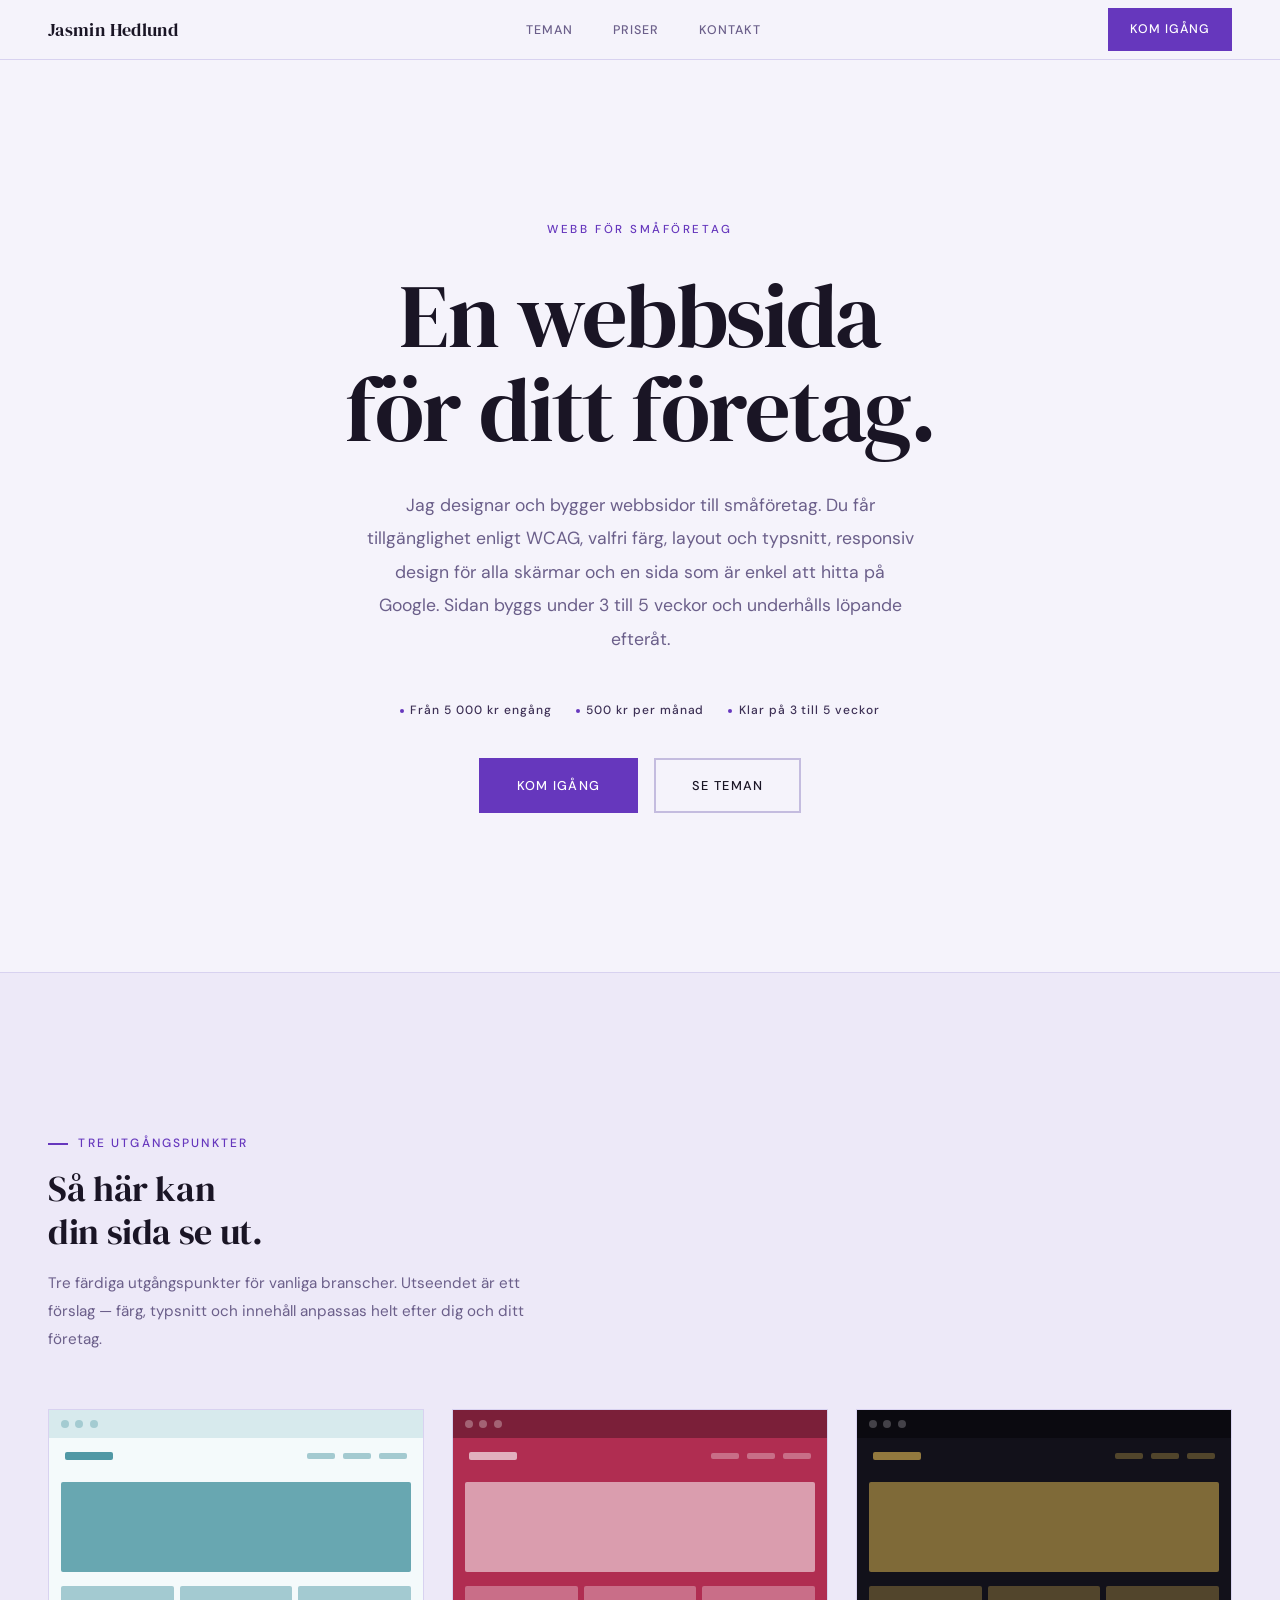
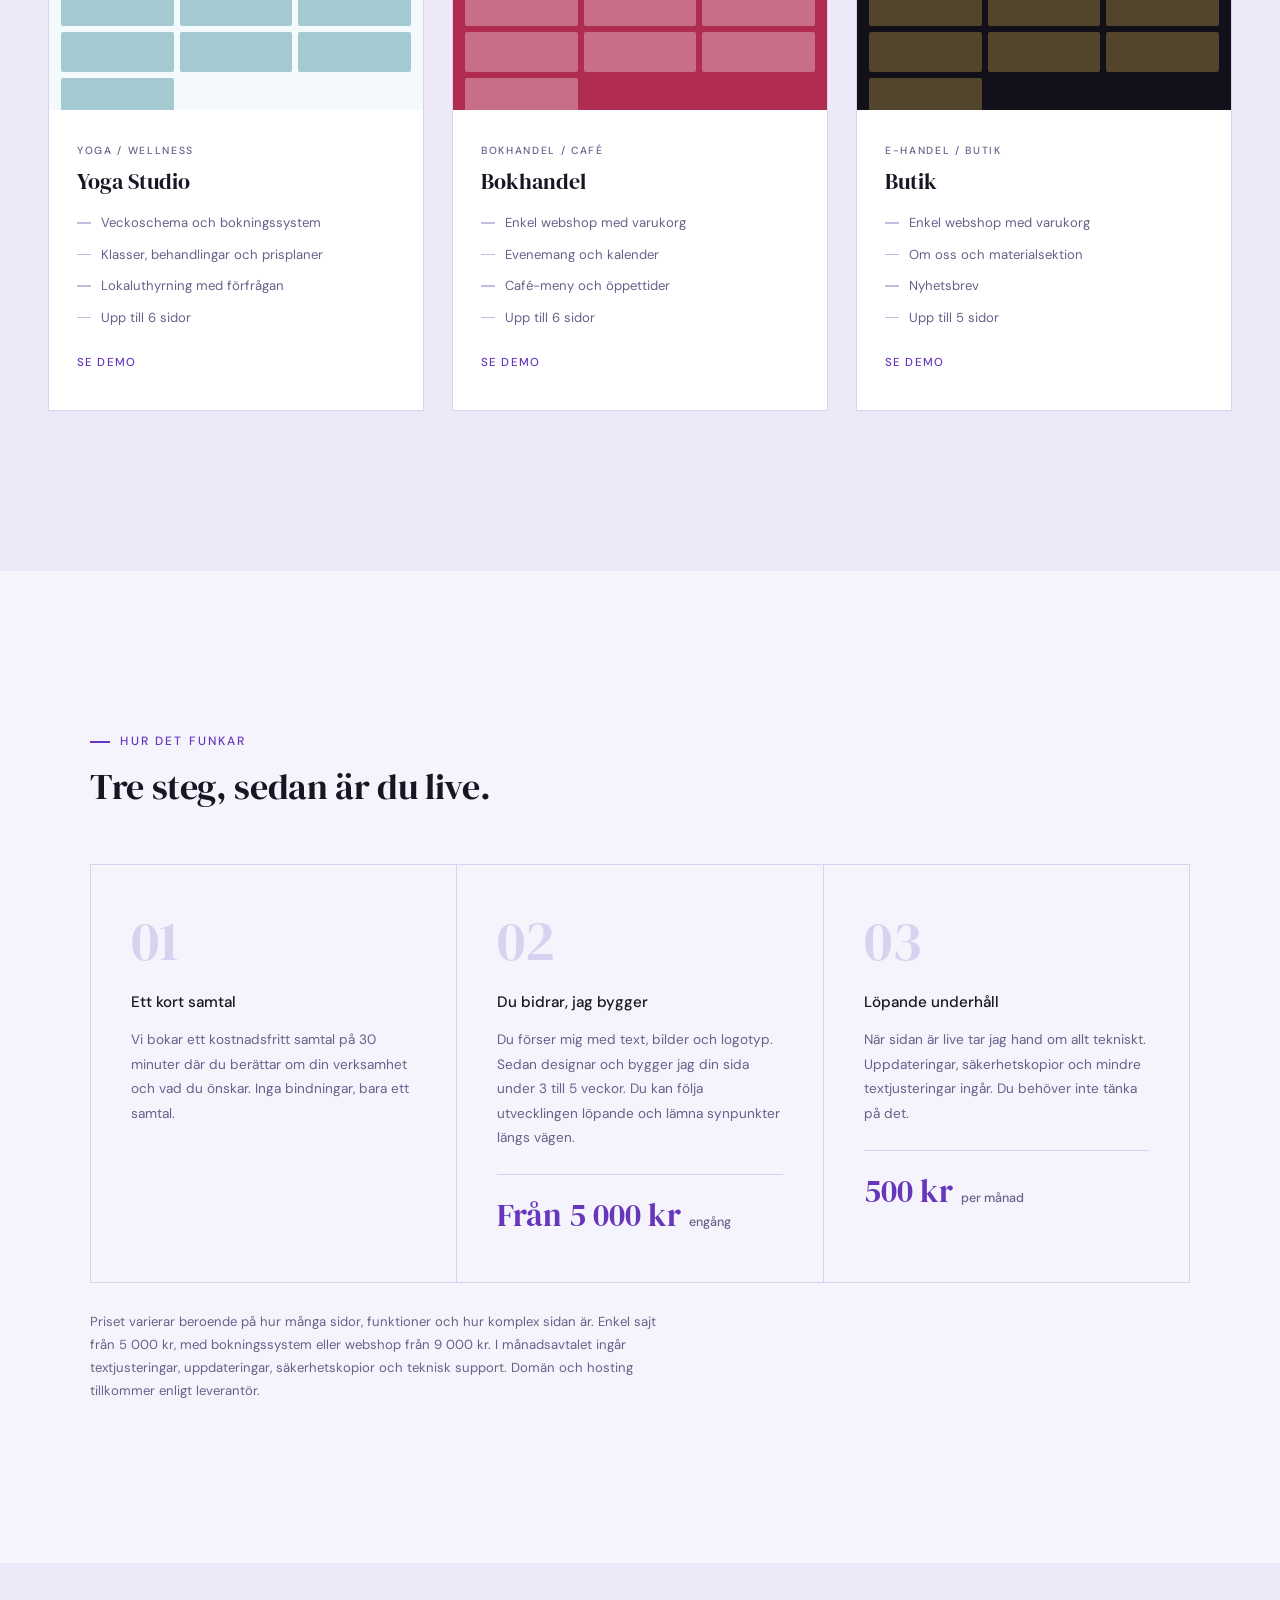
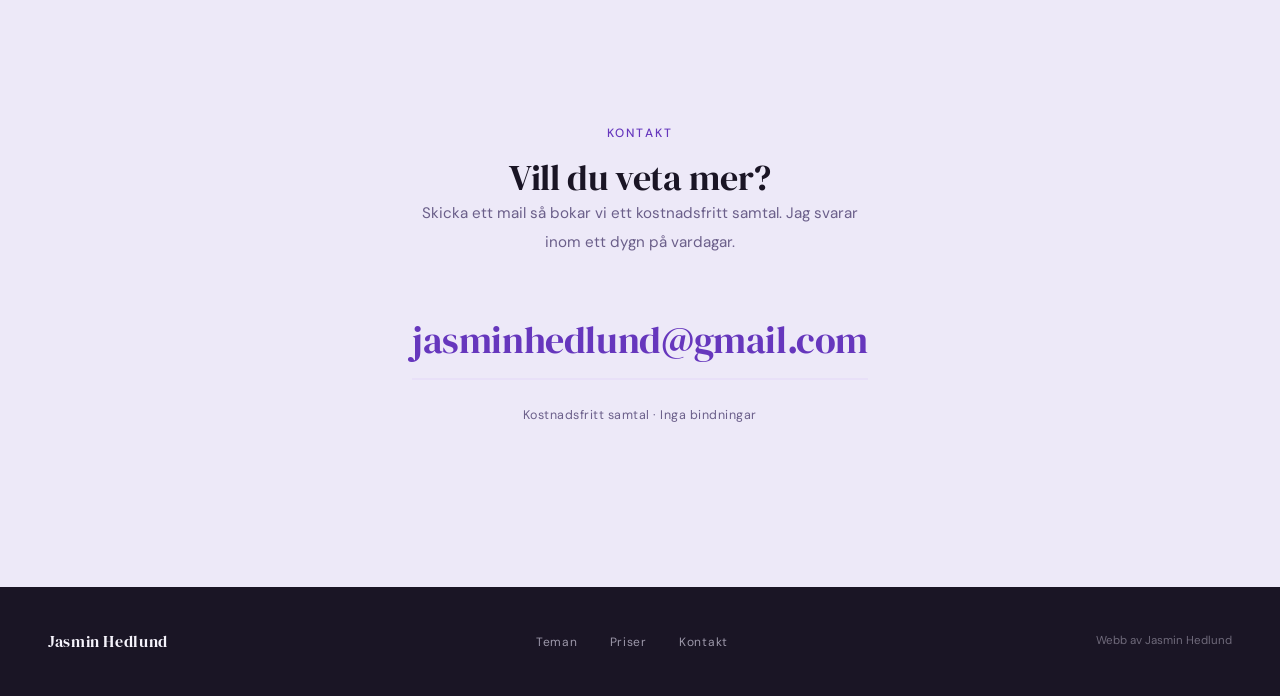
==== commit 9f9d5c9d: "uppdaterat priser" ====
--- a/jasmin-portfolio/index.html
+++ b/jasmin-portfolio/index.html
@@ -47,7 +47,7 @@
     Jag designar och bygger webbsidor till småföretag. Du får tillgänglighet enligt WCAG, valfri färg, layout och typsnitt, responsiv design för alla skärmar och en sida som är enkel att hitta på Google. Sidan byggs under 3 till 5 veckor och underhålls löpande efteråt.
   </p>
   <div class="hero-price-note" aria-label="Prisinformation">
-    <span>Engångskostnad 2 500 kr</span>
+    <span>Från 5 000 kr engång</span>
     <span>500 kr per månad</span>
     <span>Klar på 3 till 5 veckor</span>
   </div>
@@ -96,9 +96,10 @@
           <span class="tmpl-nisch">Yoga / Wellness</span>
           <h3 class="tmpl-name">Yoga Studio</h3>
           <ul class="tmpl-features" aria-label="Vad som ingår">
-            <li>Schema och bokningssystem</li>
-            <li>Klasser, behandlingar och priser</li>
-            <li>Uthyrning av lokal</li>
+            <li>Veckoschema och bokningssystem</li>
+            <li>Klasser, behandlingar och prisplaner</li>
+            <li>Lokaluthyrning med förfrågan</li>
+            <li>Upp till 6 sidor</li>
           </ul>
           <span class="tmpl-link" aria-hidden="true">Se demo</span>
         </div>
@@ -128,9 +129,10 @@
           <span class="tmpl-nisch">Bokhandel / Café</span>
           <h3 class="tmpl-name">Bokhandel</h3>
           <ul class="tmpl-features" aria-label="Vad som ingår">
-            <li>Webshop med varukorg och filter</li>
+            <li>Enkel webshop med varukorg</li>
             <li>Evenemang och kalender</li>
-            <li>Meny och öppettider</li>
+            <li>Café-meny och öppettider</li>
+            <li>Upp till 6 sidor</li>
           </ul>
           <span class="tmpl-link" aria-hidden="true">Se demo</span>
         </div>
@@ -160,9 +162,10 @@
           <span class="tmpl-nisch">E-handel / Butik</span>
           <h3 class="tmpl-name">Butik</h3>
           <ul class="tmpl-features" aria-label="Vad som ingår">
-            <li>Produktgrid med filter och varukorg</li>
+            <li>Enkel webshop med varukorg</li>
             <li>Om oss och materialsektion</li>
-            <li>Nyhetsbrev och kassa</li>
+            <li>Nyhetsbrev</li>
+            <li>Upp till 5 sidor</li>
           </ul>
           <span class="tmpl-link" aria-hidden="true">Se demo</span>
         </div>
@@ -196,7 +199,7 @@
           Du förser mig med text, bilder och logotyp. Sedan designar och bygger jag din sida under 3 till 5 veckor. Du kan följa utvecklingen löpande och lämna synpunkter längs vägen.
         </p>
         <div class="step-price">
-          <span class="price-amount">2 500 kr</span>
+          <span class="price-amount">Från 5 000 kr</span>
           <span class="price-unit">engång</span>
         </div>
       </div>
@@ -215,7 +218,7 @@
 
     </div>
     <p class="process-note">
-      I månadsavtalet ingår textjusteringar, uppdateringar, säkerhetskopior och teknisk support. Domän och hosting tillkommer enligt leverantör.
+      Priset varierar beroende på hur många sidor, funktioner och hur komplex sidan är. Enkel sajt från 5 000 kr, med bokningssystem eller webshop från 9 000 kr. I månadsavtalet ingår textjusteringar, uppdateringar, säkerhetskopior och teknisk support. Domän och hosting tillkommer enligt leverantör.
     </p>
   </div>
 </section>
